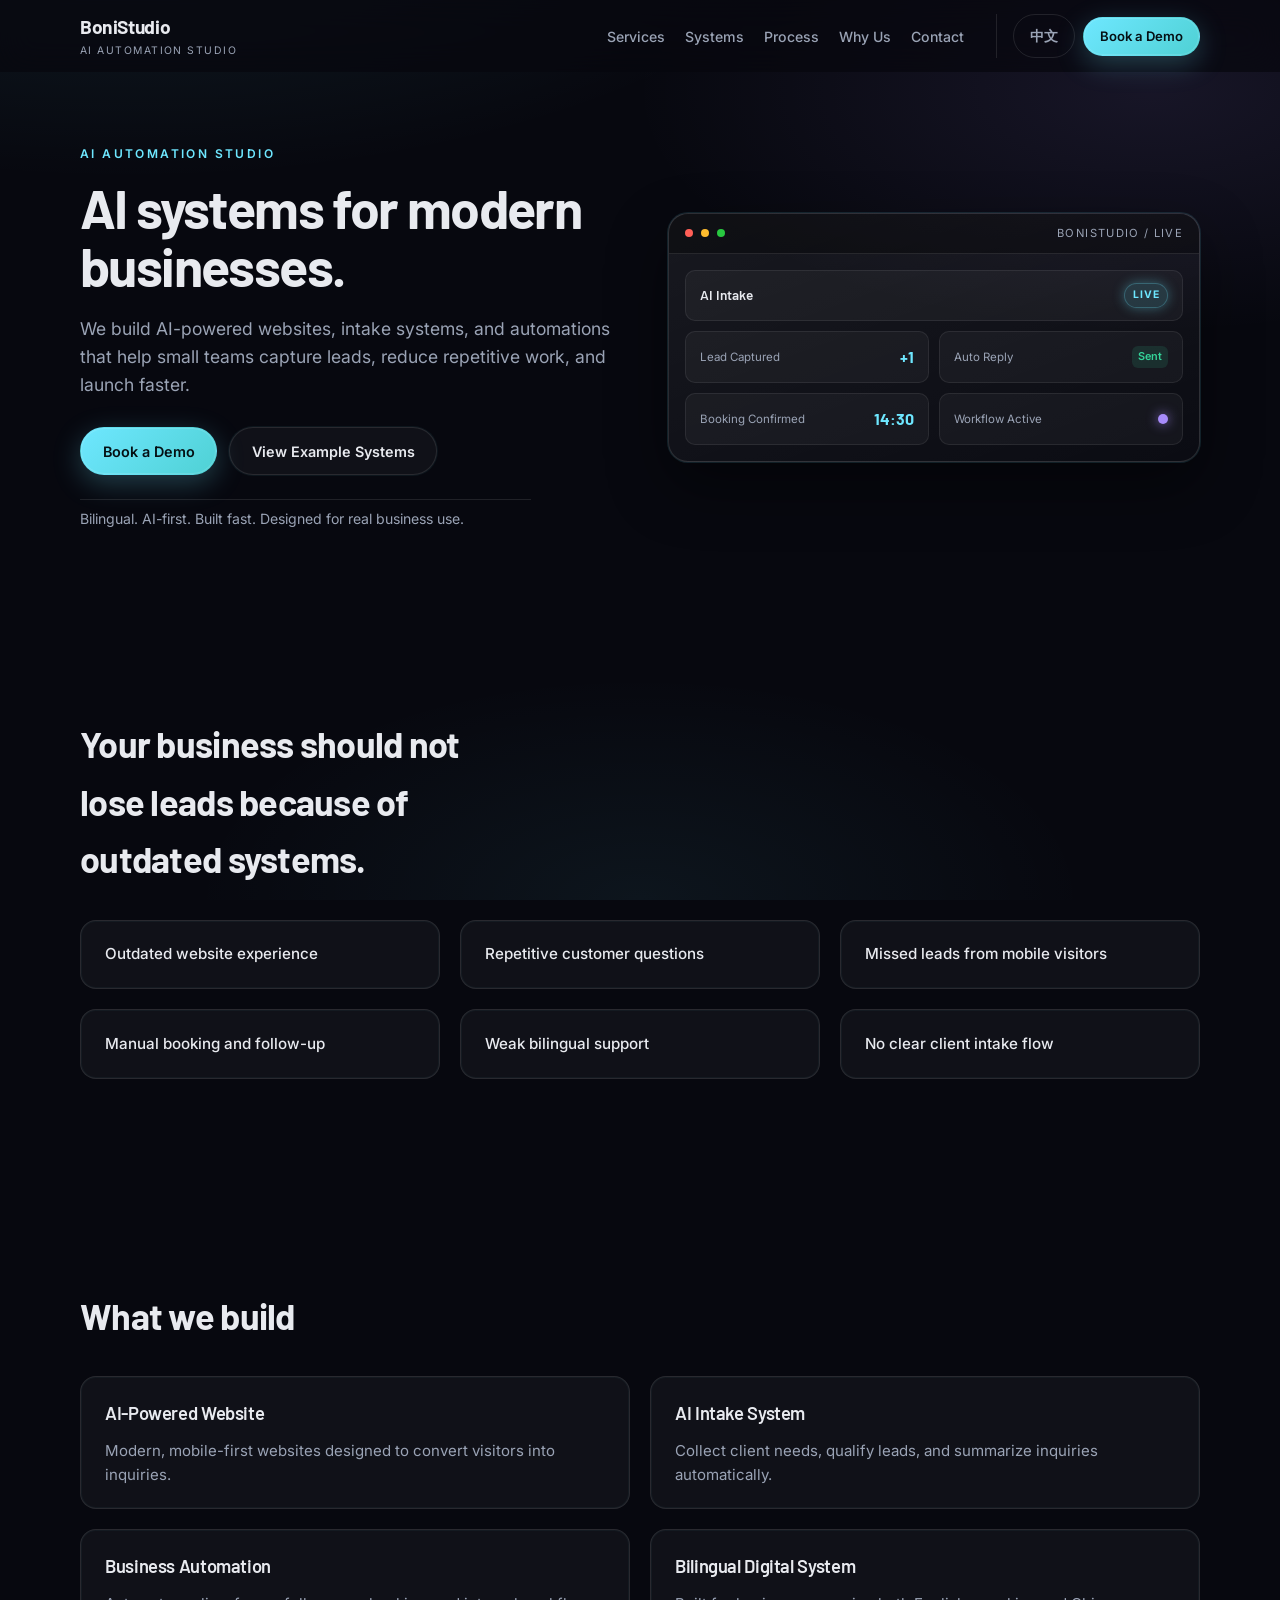
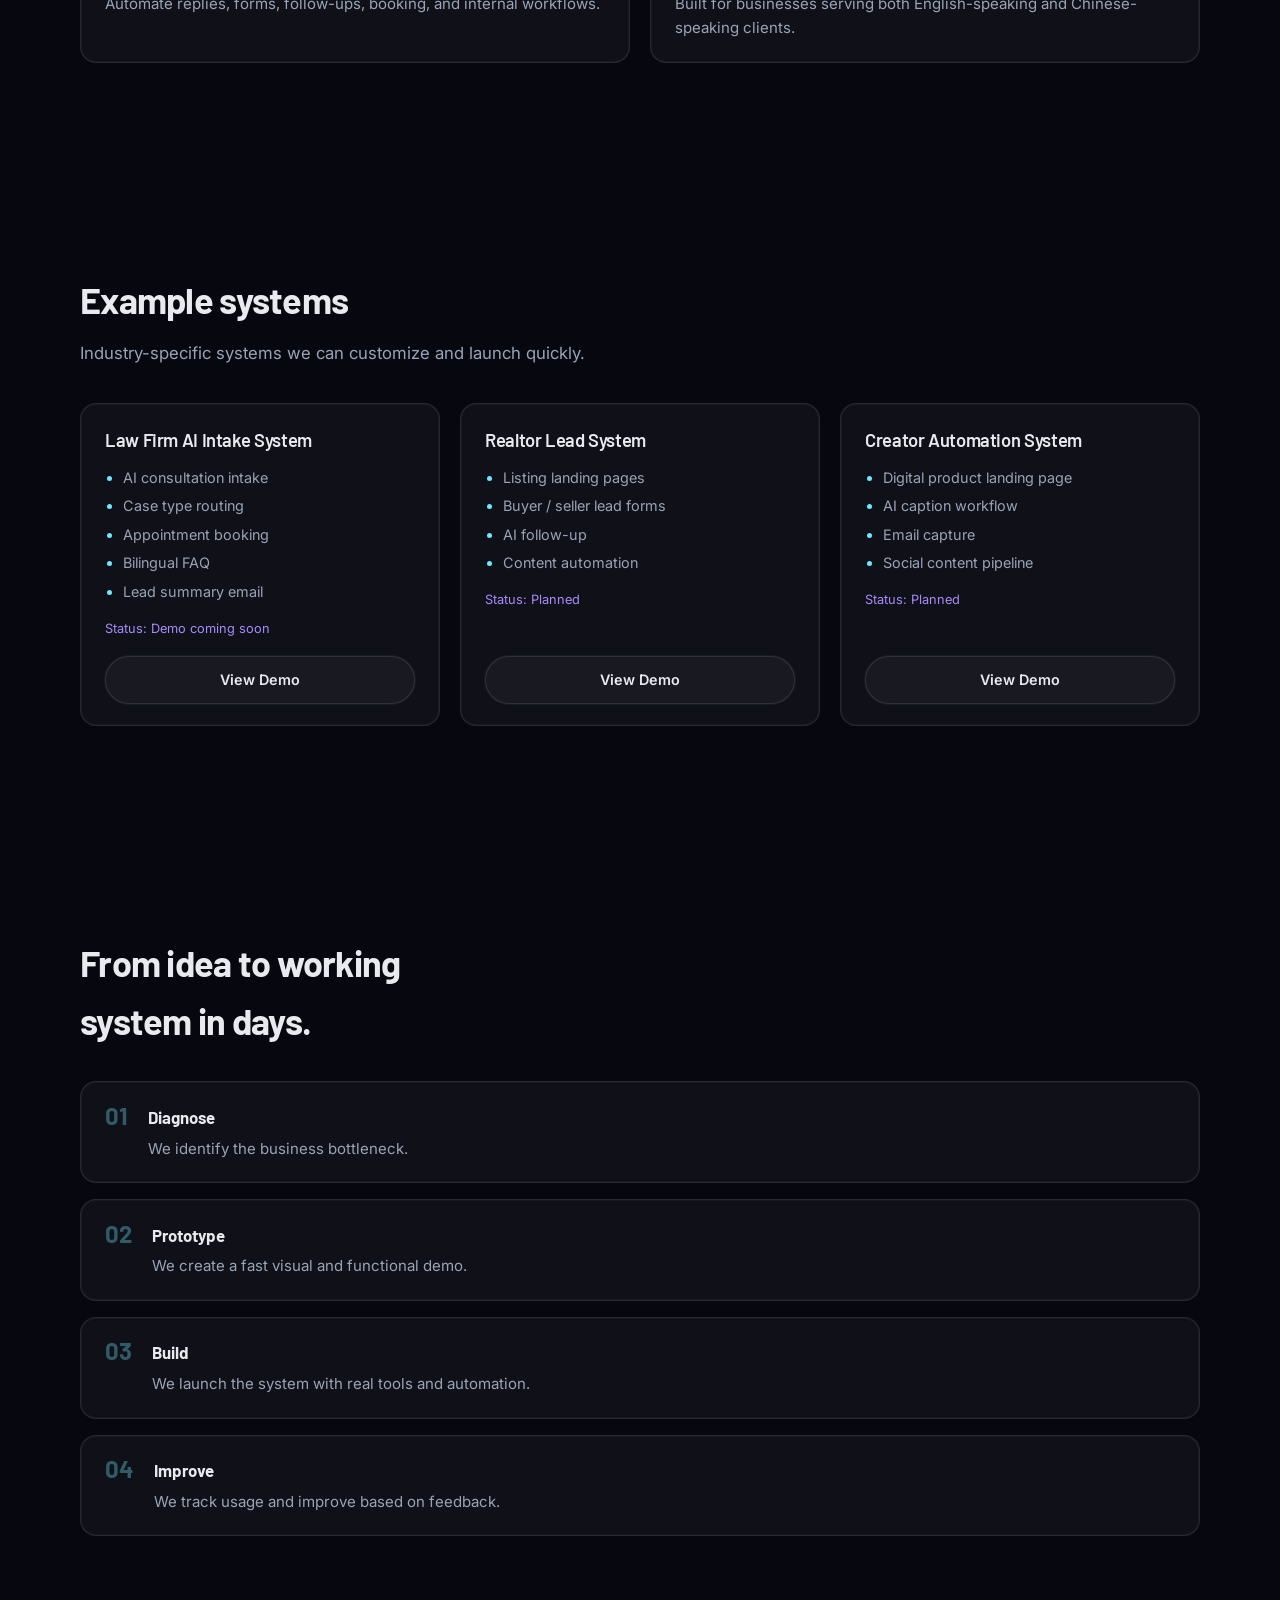
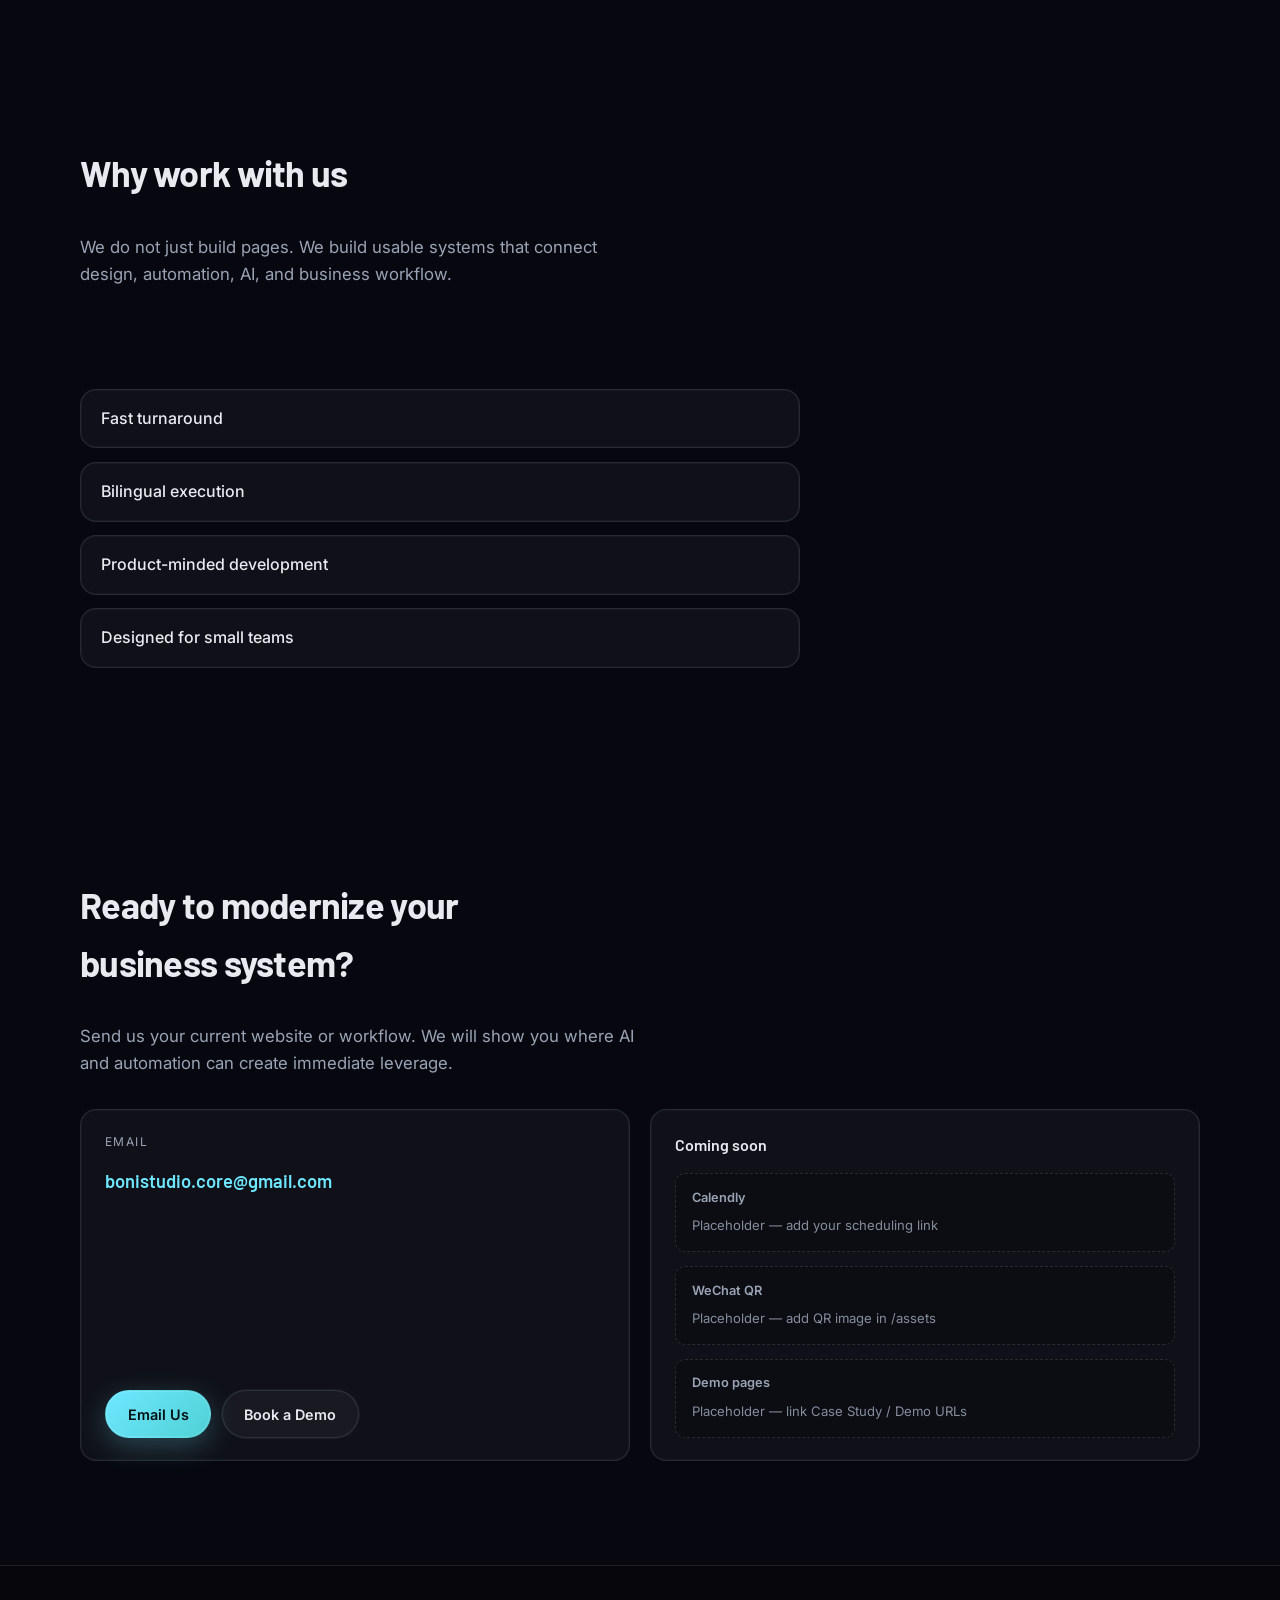
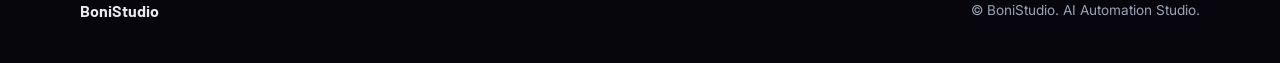
==== index.html @ 00a441f3 "Initial commit" ====
<!DOCTYPE html>
<html lang="en">
  <head>
    <meta charset="UTF-8" />
    <meta name="viewport" content="width=device-width, initial-scale=1.0" />
    <title>BoniStudio — AI Automation Studio</title>
    <meta
      name="description"
      content="AI-powered websites, intake systems, and automation tools for modern businesses, creators, and professional service teams."
    />
    <meta property="og:title" content="BoniStudio — AI Automation Studio" />
    <meta
      property="og:description"
      content="AI-powered websites, intake systems, and automation tools for modern businesses, creators, and professional service teams."
    />
    <meta property="og:type" content="website" />
    <meta property="og:url" content="https://YOUR_USERNAME.github.io/YOUR_REPO/" />
    <link rel="preconnect" href="https://fonts.googleapis.com" />
    <link rel="preconnect" href="https://fonts.gstatic.com" crossorigin />
    <link
      href="https://fonts.googleapis.com/css2?family=Barlow:wght@400;500;600;700&family=Inter:wght@400;500;600;700&display=swap"
      rel="stylesheet"
    />
    <link rel="stylesheet" href="styles.css" />
  </head>
  <body>
    <header class="header" id="header">
      <div class="header__inner container">
        <a class="brand" href="#top" aria-label="BoniStudio home">
          <span class="brand__name" data-i18n="nav.brand">BoniStudio</span>
          <span class="brand__tag" data-i18n="nav.tagline">AI Automation Studio</span>
        </a>
        <nav class="nav" id="nav" aria-label="Main">
          <ul class="nav__list">
            <li><a class="nav__link" href="#services" data-i18n="nav.services">Services</a></li>
            <li><a class="nav__link" href="#systems" data-i18n="nav.systems">Systems</a></li>
            <li><a class="nav__link" href="#process" data-i18n="nav.process">Process</a></li>
            <li><a class="nav__link" href="#why" data-i18n="nav.why">Why Us</a></li>
            <li><a class="nav__link" href="#contact" data-i18n="nav.contact">Contact</a></li>
          </ul>
          <div class="nav__actions">
            <button type="button" class="btn btn--ghost lang-toggle" id="langToggle" aria-label="Switch language">
              <span id="langToggleLabel">中文</span>
            </button>
            <a class="btn btn--primary btn--sm" href="#contact" data-i18n="nav.bookDemo">Book a Demo</a>
          </div>
        </nav>
        <button
          type="button"
          class="menu-toggle"
          id="menuToggle"
          aria-expanded="false"
          aria-controls="nav"
          aria-label="Open menu"
        >
          <span class="menu-toggle__bar"></span>
          <span class="menu-toggle__bar"></span>
          <span class="menu-toggle__bar"></span>
        </button>
      </div>
    </header>

    <main id="top">
      <section class="hero section">
        <div class="container hero__grid">
          <div class="hero__copy reveal">
            <p class="eyebrow" data-i18n="hero.eyebrow">AI Automation Studio</p>
            <h1 class="hero__title" data-i18n="hero.title">AI systems for modern businesses.</h1>
            <p class="hero__subtitle" data-i18n="hero.subtitle">
              We build AI-powered websites, intake systems, and automations that help small teams capture leads, reduce repetitive work, and launch faster.
            </p>
            <div class="hero__actions">
              <a class="btn btn--primary" href="#contact" data-i18n="hero.ctaPrimary">Book a Demo</a>
              <a class="btn btn--secondary" href="#systems" data-i18n="hero.ctaSecondary">View Example Systems</a>
            </div>
            <p class="hero__trust" data-i18n="hero.trust">Bilingual. AI-first. Built fast. Designed for real business use.</p>
          </div>
          <div class="hero__visual reveal reveal--delay" aria-hidden="true">
            <div class="mockup">
              <div class="mockup__chrome">
                <span class="mockup__dot"></span>
                <span class="mockup__dot"></span>
                <span class="mockup__dot"></span>
                <span class="mockup__title" data-i18n="mock.windowTitle">BoniStudio / Live</span>
              </div>
              <div class="mockup__body">
                <div class="mockup__card mockup__card--wide">
                  <span class="mockup__label" data-i18n="mock.aiIntake">AI Intake</span>
                  <span class="mockup__pill mockup__pill--live" data-i18n="mock.live">Live</span>
                </div>
                <div class="mockup__row">
                  <div class="mockup__card">
                    <span class="mockup__k" data-i18n="mock.leadCaptured">Lead Captured</span>
                    <span class="mockup__v">+1</span>
                  </div>
                  <div class="mockup__card">
                    <span class="mockup__k" data-i18n="mock.autoReply">Auto Reply</span>
                    <span class="mockup__status mockup__status--ok" data-i18n="mock.sent">Sent</span>
                  </div>
                </div>
                <div class="mockup__row">
                  <div class="mockup__card">
                    <span class="mockup__k" data-i18n="mock.bookingConfirmed">Booking Confirmed</span>
                    <span class="mockup__v">14:30</span>
                  </div>
                  <div class="mockup__card">
                    <span class="mockup__k" data-i18n="mock.workflowActive">Workflow Active</span>
                    <span class="mockup__pulse"></span>
                  </div>
                </div>
              </div>
            </div>
          </div>
        </div>
      </section>

      <section class="section problem" id="problem">
        <div class="container">
          <h2 class="section__title reveal" data-i18n="problem.title">
            Your business should not lose leads because of outdated systems.
          </h2>
          <div class="grid grid--3">
            <article class="card card--problem reveal"><p data-i18n="problem.p1">Outdated website experience</p></article>
            <article class="card card--problem reveal"><p data-i18n="problem.p2">Repetitive customer questions</p></article>
            <article class="card card--problem reveal"><p data-i18n="problem.p3">Missed leads from mobile visitors</p></article>
            <article class="card card--problem reveal"><p data-i18n="problem.p4">Manual booking and follow-up</p></article>
            <article class="card card--problem reveal"><p data-i18n="problem.p5">Weak bilingual support</p></article>
            <article class="card card--problem reveal"><p data-i18n="problem.p6">No clear client intake flow</p></article>
          </div>
        </div>
      </section>

      <section class="section services" id="services">
        <div class="container">
          <h2 class="section__title reveal" data-i18n="services.title">What we build</h2>
          <div class="grid grid--2">
            <article class="card card--service reveal">
              <h3 class="card__title" data-i18n="services.s1.title">AI-Powered Website</h3>
              <p class="card__text" data-i18n="services.s1.desc">
                Modern, mobile-first websites designed to convert visitors into inquiries.
              </p>
            </article>
            <article class="card card--service reveal">
              <h3 class="card__title" data-i18n="services.s2.title">AI Intake System</h3>
              <p class="card__text" data-i18n="services.s2.desc">
                Collect client needs, qualify leads, and summarize inquiries automatically.
              </p>
            </article>
            <article class="card card--service reveal">
              <h3 class="card__title" data-i18n="services.s3.title">Business Automation</h3>
              <p class="card__text" data-i18n="services.s3.desc">
                Automate replies, forms, follow-ups, booking, and internal workflows.
              </p>
            </article>
            <article class="card card--service reveal">
              <h3 class="card__title" data-i18n="services.s4.title">Bilingual Digital System</h3>
              <p class="card__text" data-i18n="services.s4.desc">
                Built for businesses serving both English-speaking and Chinese-speaking clients.
              </p>
            </article>
          </div>
        </div>
      </section>

      <section class="section systems" id="systems">
        <div class="container">
          <h2 class="section__title reveal" data-i18n="systems.title">Example systems</h2>
          <p class="section__lead reveal" data-i18n="systems.lead">
            Industry-specific systems we can customize and launch quickly.
          </p>
          <div class="grid grid--3">
            <article class="card card--system reveal">
              <h3 class="card__title" data-i18n="systems.law.title">Law Firm AI Intake System</h3>
              <ul class="card__list">
                <li data-i18n="systems.law.f1">AI consultation intake</li>
                <li data-i18n="systems.law.f2">Case type routing</li>
                <li data-i18n="systems.law.f3">Appointment booking</li>
                <li data-i18n="systems.law.f4">Bilingual FAQ</li>
                <li data-i18n="systems.law.f5">Lead summary email</li>
              </ul>
              <p class="card__status"><span data-i18n="systems.statusLabel">Status</span>: <span data-i18n="systems.law.status">Demo coming soon</span></p>
              <a class="btn btn--secondary btn--full" href="#contact" data-i18n="systems.viewDemo">View Demo</a>
            </article>
            <article class="card card--system reveal">
              <h3 class="card__title" data-i18n="systems.realtor.title">Realtor Lead System</h3>
              <ul class="card__list">
                <li data-i18n="systems.realtor.f1">Listing landing pages</li>
                <li data-i18n="systems.realtor.f2">Buyer / seller lead forms</li>
                <li data-i18n="systems.realtor.f3">AI follow-up</li>
                <li data-i18n="systems.realtor.f4">Content automation</li>
              </ul>
              <p class="card__status"><span data-i18n="systems.statusLabel">Status</span>: <span data-i18n="systems.realtor.status">Planned</span></p>
              <a class="btn btn--secondary btn--full" href="#contact" data-i18n="systems.viewDemo">View Demo</a>
            </article>
            <article class="card card--system reveal">
              <h3 class="card__title" data-i18n="systems.creator.title">Creator Automation System</h3>
              <ul class="card__list">
                <li data-i18n="systems.creator.f1">Digital product landing page</li>
                <li data-i18n="systems.creator.f2">AI caption workflow</li>
                <li data-i18n="systems.creator.f3">Email capture</li>
                <li data-i18n="systems.creator.f4">Social content pipeline</li>
              </ul>
              <p class="card__status"><span data-i18n="systems.statusLabel">Status</span>: <span data-i18n="systems.creator.status">Planned</span></p>
              <a class="btn btn--secondary btn--full" href="#contact" data-i18n="systems.viewDemo">View Demo</a>
            </article>
          </div>
        </div>
      </section>

      <section class="section process" id="process">
        <div class="container">
          <h2 class="section__title reveal" data-i18n="process.title">From idea to working system in days.</h2>
          <ol class="process__steps">
            <li class="process__step card reveal">
              <span class="process__num">01</span>
              <div>
                <h3 class="process__name" data-i18n="process.s1.title">Diagnose</h3>
                <p class="process__desc" data-i18n="process.s1.desc">We identify the business bottleneck.</p>
              </div>
            </li>
            <li class="process__step card reveal">
              <span class="process__num">02</span>
              <div>
                <h3 class="process__name" data-i18n="process.s2.title">Prototype</h3>
                <p class="process__desc" data-i18n="process.s2.desc">We create a fast visual and functional demo.</p>
              </div>
            </li>
            <li class="process__step card reveal">
              <span class="process__num">03</span>
              <div>
                <h3 class="process__name" data-i18n="process.s3.title">Build</h3>
                <p class="process__desc" data-i18n="process.s3.desc">We launch the system with real tools and automation.</p>
              </div>
            </li>
            <li class="process__step card reveal">
              <span class="process__num">04</span>
              <div>
                <h3 class="process__name" data-i18n="process.s4.title">Improve</h3>
                <p class="process__desc" data-i18n="process.s4.desc">We track usage and improve based on feedback.</p>
              </div>
            </li>
          </ol>
        </div>
      </section>

      <section class="section why" id="why">
        <div class="container">
          <h2 class="section__title reveal" data-i18n="why.title">Why work with us</h2>
          <p class="section__lead reveal" data-i18n="why.lead">
            We do not just build pages. We build usable systems that connect design, automation, AI, and business workflow.
          </p>
          <ul class="why__list">
            <li class="card why__item reveal" data-i18n="why.r1">AI-first workflow</li>
            <li class="card why__item reveal" data-i18n="why.r2">Fast turnaround</li>
            <li class="card why__item reveal" data-i18n="why.r3">Bilingual execution</li>
            <li class="card why__item reveal" data-i18n="why.r4">Product-minded development</li>
            <li class="card why__item reveal" data-i18n="why.r5">Designed for small teams</li>
          </ul>
        </div>
      </section>

      <section class="section contact" id="contact">
        <div class="container">
          <h2 class="section__title reveal" data-i18n="contact.title">Ready to modernize your business system?</h2>
          <p class="section__lead reveal" data-i18n="contact.lead">
            Send us your current website or workflow. We will show you where AI and automation can create immediate leverage.
          </p>
          <div class="contact__grid reveal">
            <div class="card contact__card">
              <p class="contact__label" data-i18n="contact.emailLabel">Email</p>
              <a class="contact__email" href="mailto:bonistudio.core@gmail.com">bonistudio.core@gmail.com</a>
              <div class="contact__actions">
                <a class="btn btn--primary" href="mailto:bonistudio.core@gmail.com" data-i18n="contact.emailUs">Email Us</a>
                <a
                  class="btn btn--secondary"
                  id="contactBookDemo"
                  href="mailto:bonistudio.core@gmail.com?subject=Book%20a%20Demo"
                  data-i18n="contact.bookDemo"
                  >Book a Demo</a
                >
              </div>
            </div>
            <div class="card contact__placeholders">
              <p class="contact__ph-title" data-i18n="contact.phTitle">Coming soon</p>
              <div class="contact__ph-grid">
                <div class="contact__ph">
                  <span class="contact__ph-label" data-i18n="contact.phCal">Calendly</span>
                  <span class="contact__ph-note" data-i18n="contact.phCalNote">Placeholder — add your scheduling link</span>
                </div>
                <div class="contact__ph">
                  <span class="contact__ph-label" data-i18n="contact.phWx">WeChat QR</span>
                  <span class="contact__ph-note" data-i18n="contact.phWxNote">Placeholder — add QR image in /assets</span>
                </div>
                <div class="contact__ph">
                  <span class="contact__ph-label" data-i18n="contact.phDemo">Demo pages</span>
                  <span class="contact__ph-note" data-i18n="contact.phDemoNote">Placeholder — link Case Study / Demo URLs</span>
                </div>
              </div>
            </div>
          </div>
        </div>
      </section>
    </main>

    <footer class="footer">
      <div class="container footer__inner">
        <p class="footer__brand">BoniStudio</p>
        <p class="footer__copy" data-i18n="footer.copy">© BoniStudio. AI Automation Studio.</p>
      </div>
    </footer>

    <script src="script.js"></script>
  </body>
</html>
---- styles.css ----
/* BoniStudio — Dark premium, glass surfaces, restrained motion */

:root {
  --bg-deep: #07080f;
  --bg-mid: #0e101a;
  --accent: #6ee7ff;
  --accent-soft: rgba(110, 231, 255, 0.14);
  --accent-glow: rgba(110, 231, 255, 0.35);
  --violet: #a78bfa;
  --text: #e8eaef;
  --text-muted: #9aa3b5;
  --glass: rgba(255, 255, 255, 0.04);
  --glass-border: rgba(255, 255, 255, 0.1);
  --radius: 16px;
  --radius-sm: 10px;
  --header-h: 72px;
  --font-display: "Barlow", system-ui, sans-serif;
  --font-body: "Inter", system-ui, sans-serif;
  --shadow-header: 0 1px 0 rgba(255, 255, 255, 0.06);
  --ease-out: cubic-bezier(0.22, 1, 0.36, 1);
}

*,
*::before,
*::after {
  box-sizing: border-box;
}

html {
  scroll-behavior: smooth;
}

@media (prefers-reduced-motion: reduce) {
  html {
    scroll-behavior: auto;
  }
  .reveal {
    opacity: 1 !important;
    transform: none !important;
    transition: none !important;
  }
  .mockup__pulse {
    animation: none !important;
  }
}

main#top {
  scroll-margin-top: calc(var(--header-h) + 12px);
}

body {
  margin: 0;
  font-family: var(--font-body);
  font-size: 1rem;
  line-height: 1.6;
  color: var(--text);
  background: var(--bg-deep);
  background-image:
    radial-gradient(ellipse 120% 80% at 10% -20%, rgba(110, 231, 255, 0.12), transparent 50%),
    radial-gradient(ellipse 90% 60% at 90% 10%, rgba(167, 139, 250, 0.1), transparent 45%),
    radial-gradient(ellipse 70% 50% at 50% 100%, rgba(110, 231, 255, 0.06), transparent 50%);
  background-attachment: fixed;
  min-height: 100vh;
}

img {
  max-width: 100%;
  height: auto;
  display: block;
}

a {
  color: inherit;
  text-decoration: none;
}

ul,
ol {
  margin: 0;
  padding: 0;
  list-style: none;
}

.container {
  width: min(1120px, 92vw);
  margin-inline: auto;
}

/* —— Header —— */
.header {
  position: fixed;
  top: 0;
  left: 0;
  right: 0;
  z-index: 100;
  height: var(--header-h);
  background: rgba(7, 8, 15, 0.72);
  backdrop-filter: blur(16px);
  -webkit-backdrop-filter: blur(16px);
  border-bottom: 1px solid transparent;
  transition: box-shadow 0.25s var(--ease-out), border-color 0.25s var(--ease-out), background 0.25s var(--ease-out);
}

.header.is-scrolled {
  border-bottom-color: var(--glass-border);
  box-shadow: 0 12px 40px rgba(0, 0, 0, 0.35);
  background: rgba(7, 8, 15, 0.9);
}

.header__inner {
  display: flex;
  align-items: center;
  justify-content: space-between;
  height: var(--header-h);
  gap: 1rem;
}

.brand {
  display: flex;
  flex-direction: column;
  gap: 0.05rem;
  flex-shrink: 0;
}

.brand__name {
  font-family: var(--font-display);
  font-weight: 700;
  font-size: 1.2rem;
  letter-spacing: -0.02em;
}

.brand__tag {
  font-size: 0.65rem;
  text-transform: uppercase;
  letter-spacing: 0.14em;
  color: var(--text-muted);
}

.nav {
  display: flex;
  align-items: center;
  gap: 1.5rem;
}

.nav__list {
  display: flex;
  align-items: center;
  gap: 0.35rem 1.25rem;
}

.nav__link {
  font-size: 0.88rem;
  font-weight: 500;
  color: var(--text-muted);
  padding: 0.35rem 0;
  border-bottom: 1px solid transparent;
  transition: color 0.2s, border-color 0.2s;
}

.nav__link:hover {
  color: var(--text);
}

.nav__actions {
  display: flex;
  align-items: center;
  gap: 0.5rem;
  margin-left: 0.5rem;
  padding-left: 1rem;
  border-left: 1px solid var(--glass-border);
}

.menu-toggle {
  display: none;
  flex-direction: column;
  justify-content: center;
  gap: 6px;
  width: 44px;
  height: 44px;
  padding: 0;
  border: none;
  background: transparent;
  cursor: pointer;
  color: var(--text);
}

.menu-toggle__bar {
  display: block;
  width: 22px;
  height: 2px;
  background: currentColor;
  border-radius: 2px;
  margin-inline: auto;
  transition: transform 0.2s, opacity 0.2s;
}

.menu-toggle[aria-expanded="true"] .menu-toggle__bar:nth-child(1) {
  transform: translateY(8px) rotate(45deg);
}

.menu-toggle[aria-expanded="true"] .menu-toggle__bar:nth-child(2) {
  opacity: 0;
}

.menu-toggle[aria-expanded="true"] .menu-toggle__bar:nth-child(3) {
  transform: translateY(-8px) rotate(-45deg);
}

/* —— Buttons —— */
.btn {
  display: inline-flex;
  align-items: center;
  justify-content: center;
  gap: 0.35rem;
  font-family: var(--font-body);
  font-size: 0.9rem;
  font-weight: 600;
  padding: 0.72rem 1.35rem;
  border-radius: 999px;
  border: 1px solid transparent;
  cursor: pointer;
  transition: transform 0.15s var(--ease-out), box-shadow 0.2s, background 0.2s, border-color 0.2s, color 0.2s;
  white-space: nowrap;
}

.btn:active {
  transform: scale(0.98);
}

.btn--sm {
  padding: 0.5rem 1rem;
  font-size: 0.82rem;
}

.btn--primary {
  background: linear-gradient(135deg, var(--accent), #4fd1d4);
  color: #051014;
  box-shadow: 0 0 0 1px rgba(255, 255, 255, 0.12) inset, 0 8px 28px rgba(110, 231, 255, 0.25);
}

.btn--primary:hover {
  box-shadow: 0 0 0 1px rgba(255, 255, 255, 0.2) inset, 0 12px 36px rgba(110, 231, 255, 0.35);
}

.btn--secondary {
  background: var(--glass);
  color: var(--text);
  border-color: var(--glass-border);
  box-shadow: 0 0 0 1px rgba(110, 231, 255, 0.06);
}

.btn--secondary:hover {
  border-color: rgba(110, 231, 255, 0.35);
  background: rgba(110, 231, 255, 0.06);
}

.btn--ghost {
  background: transparent;
  color: var(--text-muted);
  border-color: var(--glass-border);
  padding-inline: 1rem;
}

.btn--ghost:hover {
  color: var(--text);
  border-color: rgba(255, 255, 255, 0.2);
}

.btn--full {
  width: 100%;
  margin-top: auto;
}

/* —— Sections —— */
.section {
  padding: clamp(4rem, 10vw, 6.5rem) 0;
  scroll-margin-top: calc(var(--header-h) + 12px);
}

.hero {
  padding-top: calc(var(--header-h) + clamp(2.5rem, 8vw, 4.5rem));
  padding-bottom: clamp(3rem, 8vw, 5rem);
}

.hero__grid {
  display: grid;
  grid-template-columns: 1fr 1fr;
  gap: clamp(2rem, 5vw, 3.5rem);
  align-items: center;
}

.eyebrow {
  font-size: 0.75rem;
  font-weight: 600;
  text-transform: uppercase;
  letter-spacing: 0.2em;
  color: var(--accent);
  margin: 0 0 1rem;
}

.hero__title {
  font-family: var(--font-display);
  font-size: clamp(2.15rem, 4.5vw, 3.35rem);
  font-weight: 700;
  line-height: 1.08;
  letter-spacing: -0.03em;
  margin: 0 0 1.25rem;
}

.hero__subtitle {
  font-size: clamp(1rem, 1.4vw, 1.1rem);
  color: var(--text-muted);
  max-width: 34em;
  margin: 0 0 1.75rem;
}

.hero__actions {
  display: flex;
  flex-wrap: wrap;
  gap: 0.75rem;
  margin-bottom: 1.5rem;
}

.hero__trust {
  font-size: 0.88rem;
  color: var(--text-muted);
  margin: 0;
  padding-top: 0.5rem;
  border-top: 1px solid var(--glass-border);
  max-width: 32em;
}

.section__title {
  font-family: var(--font-display);
  font-size: clamp(1.65rem, 3.2vw, 2.25rem);
  font-weight: 700;
  letter-spacing: -0.02em;
  margin: 0 0 2rem;
  max-width: 20ch;
}

.section__lead {
  font-size: 1.05rem;
  color: var(--text-muted);
  max-width: 52ch;
  margin: -1rem 0 2rem;
}

.systems .section__title {
  margin-bottom: 0.75rem;
}

.systems .section__lead {
  margin-top: 0;
  margin-bottom: 2.25rem;
}

.why .section__lead {
  margin-top: 0;
  margin-bottom: 1.75rem;
}

.contact .section__lead {
  margin-top: 0;
  margin-bottom: 2rem;
}

/* —— Cards & grids —— */
.grid {
  display: grid;
  gap: 1.25rem;
}

.grid--2 {
  grid-template-columns: repeat(2, 1fr);
}

.grid--3 {
  grid-template-columns: repeat(3, 1fr);
}

.card {
  position: relative;
  padding: 1.35rem 1.5rem;
  border-radius: var(--radius);
  background: var(--glass);
  border: 1px solid var(--glass-border);
  box-shadow: 0 0 0 1px rgba(110, 231, 255, 0.04) inset;
  transition: transform 0.25s var(--ease-out), border-color 0.25s, box-shadow 0.25s;
}

.card:hover {
  border-color: rgba(110, 231, 255, 0.22);
  box-shadow: 0 0 0 1px rgba(110, 231, 255, 0.08) inset, 0 20px 50px rgba(0, 0, 0, 0.35);
  transform: translateY(-2px);
}

.card--problem p {
  margin: 0;
  font-weight: 500;
  font-size: 0.95rem;
}

.card__title {
  font-family: var(--font-display);
  font-size: 1.15rem;
  font-weight: 600;
  margin: 0 0 0.65rem;
  letter-spacing: -0.02em;
}

.card__text {
  margin: 0;
  color: var(--text-muted);
  font-size: 0.94rem;
}

.card__list {
  margin: 0 0 1rem;
  padding-left: 1.1rem;
  list-style: disc;
  color: var(--text-muted);
  font-size: 0.9rem;
  display: flex;
  flex-direction: column;
  gap: 0.35rem;
}

.card__list li::marker {
  color: var(--accent);
}

.card__status {
  font-size: 0.8rem;
  color: var(--violet);
  margin: 0 0 1rem;
}

.card--system {
  display: flex;
  flex-direction: column;
  min-height: 100%;
}

/* —— Hero mockup —— */
.mockup {
  border-radius: calc(var(--radius) + 4px);
  overflow: hidden;
  border: 1px solid rgba(255, 255, 255, 0.12);
  background: linear-gradient(160deg, rgba(255, 255, 255, 0.07), rgba(255, 255, 255, 0.02));
  box-shadow:
    0 0 0 1px rgba(110, 231, 255, 0.12),
    0 24px 60px rgba(0, 0, 0, 0.45);
}

.mockup__chrome {
  display: flex;
  align-items: center;
  gap: 8px;
  padding: 0.65rem 1rem;
  background: rgba(0, 0, 0, 0.35);
  border-bottom: 1px solid var(--glass-border);
}

.mockup__dot {
  width: 8px;
  height: 8px;
  border-radius: 50%;
  background: rgba(255, 255, 255, 0.15);
}

.mockup__dot:nth-child(1) {
  background: #ff5f57;
}

.mockup__dot:nth-child(2) {
  background: #febc2e;
}

.mockup__dot:nth-child(3) {
  background: #28c840;
}

.mockup__title {
  margin-left: auto;
  font-size: 0.7rem;
  letter-spacing: 0.12em;
  text-transform: uppercase;
  color: var(--text-muted);
}

.mockup__body {
  padding: 1rem;
  display: flex;
  flex-direction: column;
  gap: 0.65rem;
}

.mockup__row {
  display: grid;
  grid-template-columns: 1fr 1fr;
  gap: 0.65rem;
}

.mockup__card {
  padding: 0.75rem 0.85rem;
  border-radius: var(--radius-sm);
  background: rgba(255, 255, 255, 0.04);
  border: 1px solid rgba(255, 255, 255, 0.08);
  display: flex;
  align-items: center;
  justify-content: space-between;
  gap: 0.5rem;
}

.mockup__card--wide {
  grid-column: 1 / -1;
}

.mockup__label {
  font-family: var(--font-display);
  font-weight: 600;
  font-size: 0.85rem;
}

.mockup__pill {
  font-size: 0.65rem;
  font-weight: 700;
  text-transform: uppercase;
  letter-spacing: 0.08em;
  padding: 0.2rem 0.5rem;
  border-radius: 999px;
  background: var(--accent-soft);
  color: var(--accent);
  border: 1px solid rgba(110, 231, 255, 0.25);
}

.mockup__pill--live {
  box-shadow: 0 0 12px var(--accent-glow);
}

.mockup__k {
  font-size: 0.72rem;
  color: var(--text-muted);
  line-height: 1.3;
}

.mockup__v {
  font-family: var(--font-display);
  font-weight: 700;
  font-size: 1rem;
  color: var(--accent);
}

.mockup__status {
  font-size: 0.68rem;
  font-weight: 600;
  color: #34d399;
}

.mockup__status--ok {
  padding: 0.15rem 0.4rem;
  border-radius: 6px;
  background: rgba(52, 211, 153, 0.12);
}

.mockup__pulse {
  width: 10px;
  height: 10px;
  border-radius: 50%;
  background: var(--violet);
  box-shadow: 0 0 12px rgba(167, 139, 250, 0.8);
  animation: pulse 2s var(--ease-out) infinite;
}

@keyframes pulse {
  0%,
  100% {
    opacity: 1;
    transform: scale(1);
  }
  50% {
    opacity: 0.65;
    transform: scale(1.15);
  }
}

/* —— Process —— */
.process__steps {
  display: grid;
  gap: 1rem;
}

.process__step {
  display: grid;
  grid-template-columns: auto 1fr;
  gap: 1.25rem;
  align-items: start;
}

.process__num {
  font-family: var(--font-display);
  font-weight: 700;
  font-size: 1.5rem;
  color: rgba(110, 231, 255, 0.35);
  line-height: 1;
}

.process__name {
  font-family: var(--font-display);
  font-size: 1.05rem;
  margin: 0 0 0.35rem;
}

.process__desc {
  margin: 0;
  color: var(--text-muted);
  font-size: 0.94rem;
}

/* —— Why —— */
.why__list {
  display: grid;
  gap: 0.85rem;
  max-width: 720px;
}

.why__item {
  font-weight: 500;
  padding: 1rem 1.25rem;
}

/* —— Contact —— */
.contact__grid {
  display: grid;
  grid-template-columns: 1fr 1fr;
  gap: 1.25rem;
  align-items: stretch;
}

.contact__card {
  display: flex;
  flex-direction: column;
  gap: 1rem;
}

.contact__label {
  font-size: 0.75rem;
  text-transform: uppercase;
  letter-spacing: 0.12em;
  color: var(--text-muted);
  margin: 0;
}

.contact__email {
  font-family: var(--font-display);
  font-weight: 600;
  font-size: clamp(1rem, 2.5vw, 1.15rem);
  word-break: break-all;
  color: var(--accent);
}

.contact__actions {
  display: flex;
  flex-wrap: wrap;
  gap: 0.65rem;
  margin-top: auto;
}

.contact__placeholders {
  display: flex;
  flex-direction: column;
  gap: 1rem;
}

.contact__ph-title {
  margin: 0;
  font-family: var(--font-display);
  font-weight: 600;
  font-size: 1rem;
}

.contact__ph-grid {
  display: flex;
  flex-direction: column;
  gap: 0.85rem;
}

.contact__ph {
  padding: 0.85rem 1rem;
  border-radius: var(--radius-sm);
  background: rgba(0, 0, 0, 0.2);
  border: 1px dashed rgba(255, 255, 255, 0.12);
}

.contact__ph-label {
  display: block;
  font-size: 0.8rem;
  font-weight: 600;
  color: var(--text-muted);
  margin-bottom: 0.25rem;
}

.contact__ph-note {
  font-size: 0.82rem;
  color: var(--text-muted);
  opacity: 0.85;
}

/* —— Footer —— */
.footer {
  border-top: 1px solid var(--glass-border);
  padding: 2rem 0 2.5rem;
  background: rgba(0, 0, 0, 0.2);
}

.footer__inner {
  display: flex;
  flex-wrap: wrap;
  align-items: center;
  justify-content: space-between;
  gap: 0.75rem;
}

.footer__brand {
  font-family: var(--font-display);
  font-weight: 700;
  margin: 0;
}

.footer__copy {
  margin: 0;
  font-size: 0.85rem;
  color: var(--text-muted);
}

/* —— Scroll reveal —— */
.reveal {
  opacity: 0;
  transform: translateY(14px);
  transition: opacity 0.55s var(--ease-out), transform 0.55s var(--ease-out);
}

.reveal.is-visible {
  opacity: 1;
  transform: translateY(0);
}

.reveal--delay {
  transition-delay: 0.08s;
}

/* —— Tablet —— */
@media (max-width: 960px) {
  .hero__grid {
    grid-template-columns: 1fr;
  }

  .hero__visual {
    order: 2;
    max-width: 480px;
    margin-inline: auto;
    width: 100%;
  }

  .hero__copy {
    order: 1;
  }

  .grid--3 {
    grid-template-columns: 1fr 1fr;
  }

  .contact__grid {
    grid-template-columns: 1fr;
  }
}

/* —— Mobile —— */
@media (max-width: 720px) {
  :root {
    --header-h: 64px;
  }

  .menu-toggle {
    display: flex;
  }

  .nav {
    position: fixed;
    top: var(--header-h);
    left: 0;
    right: 0;
    bottom: 0;
    height: calc(100dvh - var(--header-h));
    flex-direction: column;
    align-items: stretch;
    padding: 1.25rem 6vw 2rem;
    background: rgba(7, 8, 15, 0.97);
    backdrop-filter: blur(20px);
    -webkit-backdrop-filter: blur(20px);
    border-top: 1px solid var(--glass-border);
    transform: translateX(100%);
    visibility: hidden;
    transition: transform 0.3s var(--ease-out), visibility 0.3s;
  }

  .nav.is-open {
    transform: translateX(0);
    visibility: visible;
  }

  .nav__list {
    flex-direction: column;
    align-items: stretch;
    gap: 0;
  }

  .nav__link {
    display: block;
    padding: 0.85rem 0;
    font-size: 1.05rem;
    border-bottom: 1px solid var(--glass-border);
  }

  .nav__actions {
    flex-direction: column;
    align-items: stretch;
    margin-left: 0;
    padding-left: 0;
    border-left: none;
    margin-top: auto;
    gap: 0.75rem;
  }

  .nav__actions .btn {
    width: 100%;
  }

  .section__title {
    max-width: none;
  }

  .grid--2,
  .grid--3 {
    grid-template-columns: 1fr;
  }

  .mockup__row {
    grid-template-columns: 1fr;
  }

  .hero__actions .btn {
    flex: 1 1 auto;
    min-width: min(100%, 200px);
  }

  .hero__title {
    hyphens: auto;
    overflow-wrap: anywhere;
  }
}

@media (max-width: 380px) {
  .btn {
    padding-inline: 1.1rem;
    font-size: 0.85rem;
  }
}
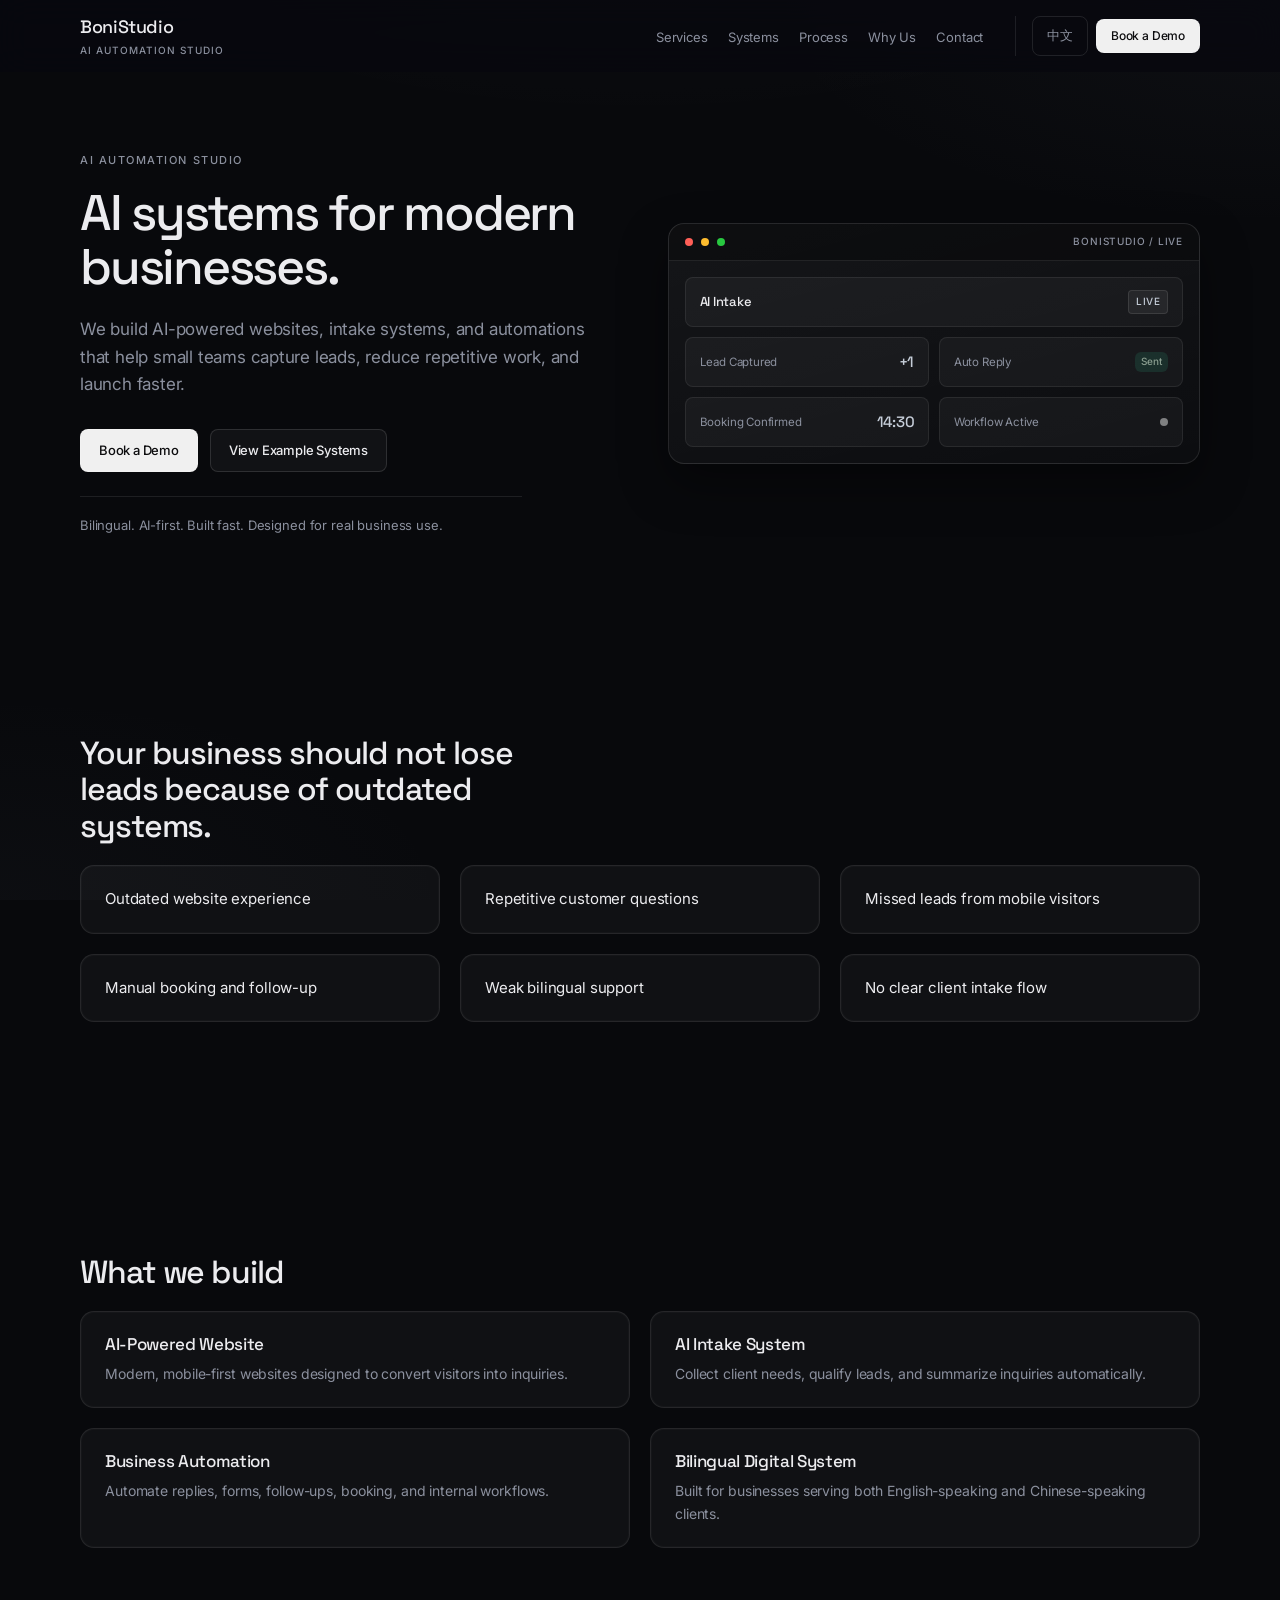
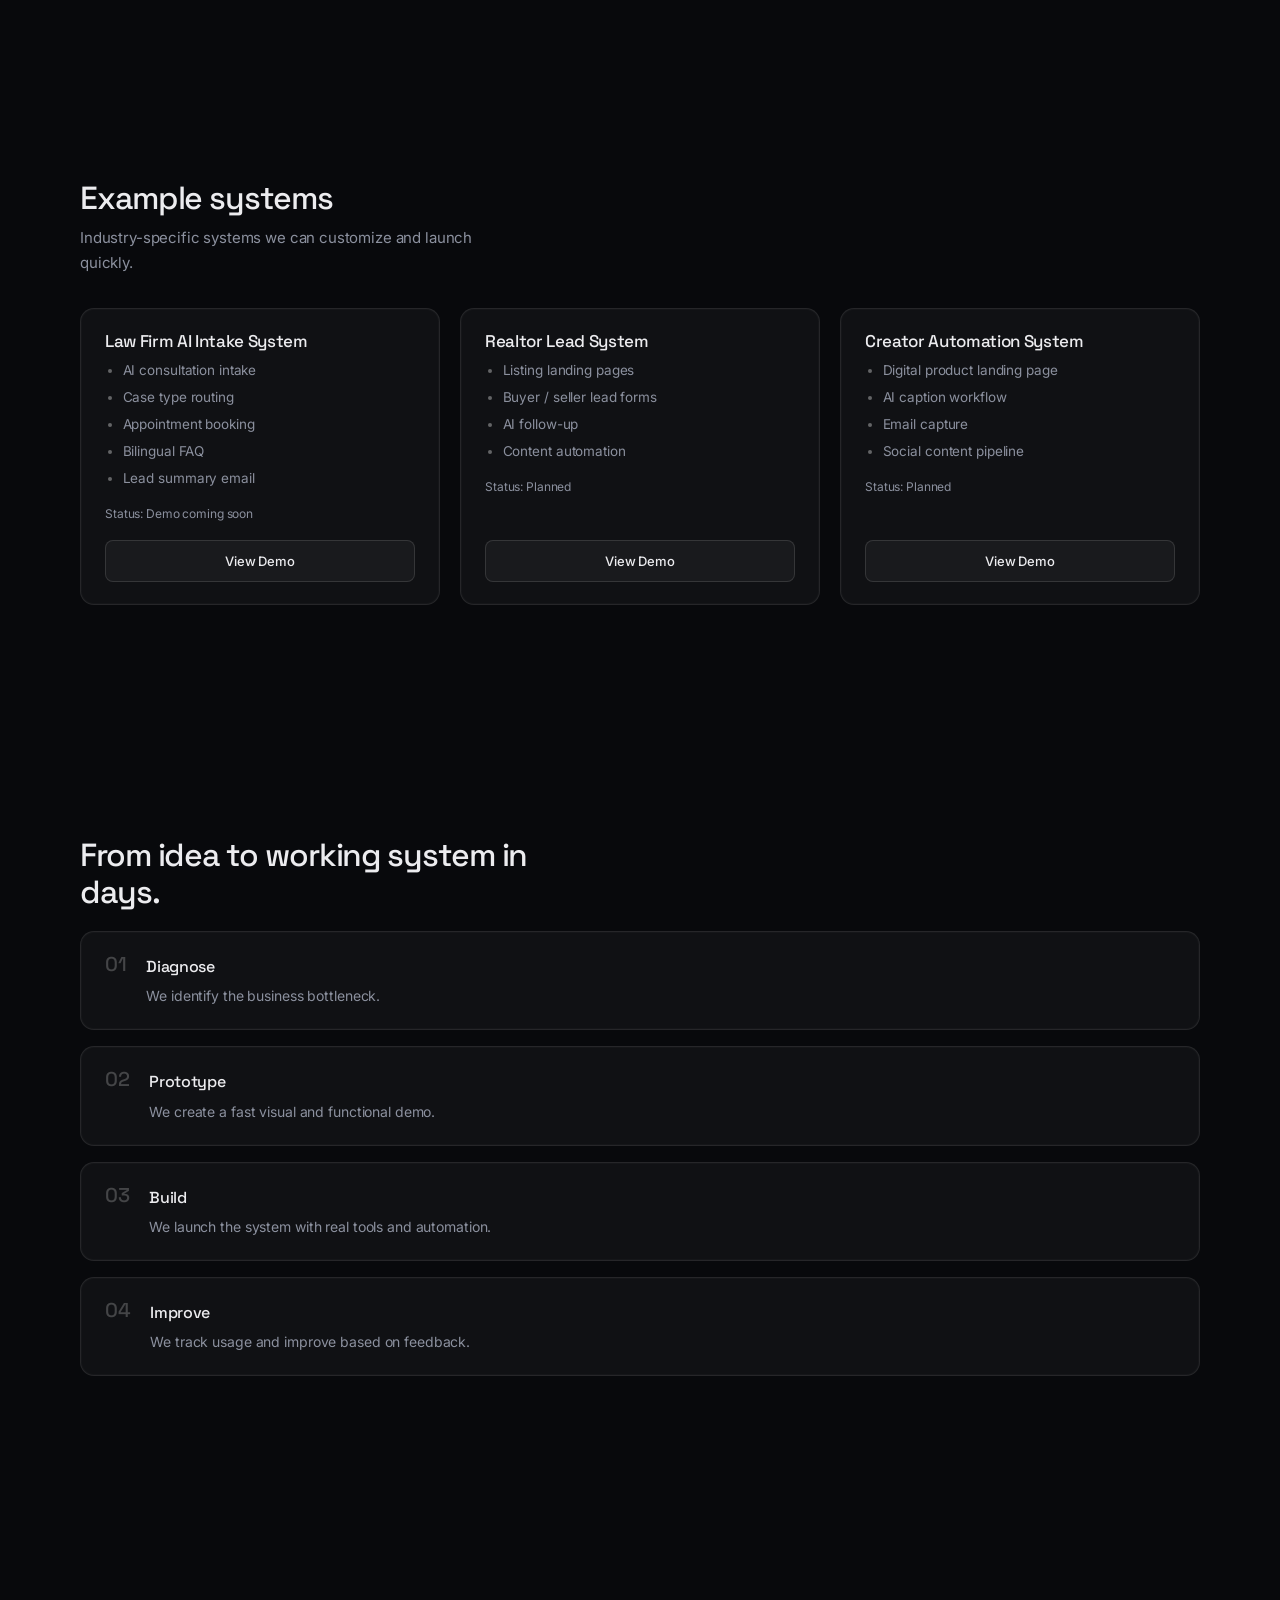
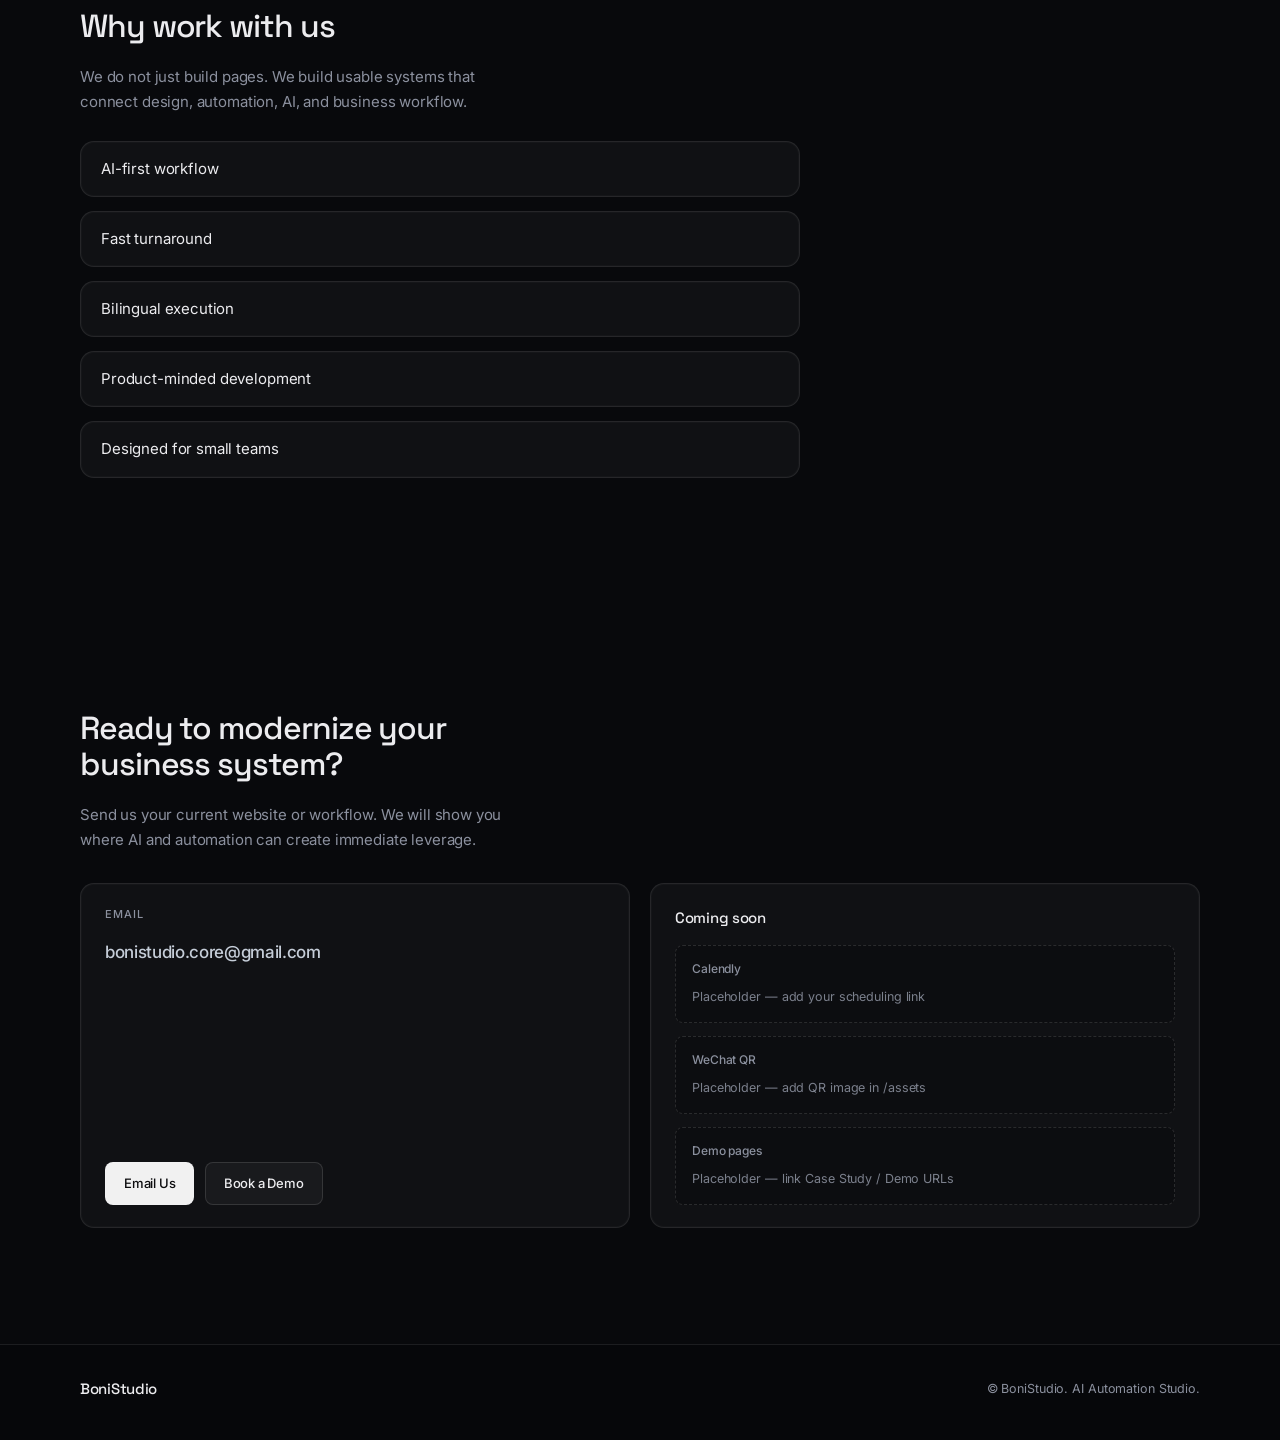
==== commit 2a644c63: "new" ====
--- a/index.html
+++ b/index.html
@@ -18,7 +18,7 @@
     <link rel="preconnect" href="https://fonts.googleapis.com" />
     <link rel="preconnect" href="https://fonts.gstatic.com" crossorigin />
     <link
-      href="https://fonts.googleapis.com/css2?family=Barlow:wght@400;500;600;700&family=Inter:wght@400;500;600;700&display=swap"
+      href="https://fonts.googleapis.com/css2?family=Inter:wght@400;500&family=Space+Grotesk:wght@400;500;600&display=swap"
       rel="stylesheet"
     />
     <link rel="stylesheet" href="styles.css" />
@@ -86,7 +86,7 @@
               <div class="mockup__body">
                 <div class="mockup__card mockup__card--wide">
                   <span class="mockup__label" data-i18n="mock.aiIntake">AI Intake</span>
-                  <span class="mockup__pill mockup__pill--live" data-i18n="mock.live">Live</span>
+                  <span class="mockup__pill" data-i18n="mock.live">Live</span>
                 </div>
                 <div class="mockup__row">
                   <div class="mockup__card">
--- a/styles.css
+++ b/styles.css
@@ -1,21 +1,24 @@
-/* BoniStudio — Dark premium, glass surfaces, restrained motion */
+/* BoniStudio — Minimal product UI typography (Space Grotesk + Inter) */
 
 :root {
-  --bg-deep: #07080f;
-  --bg-mid: #0e101a;
-  --accent: #6ee7ff;
-  --accent-soft: rgba(110, 231, 255, 0.14);
-  --accent-glow: rgba(110, 231, 255, 0.35);
-  --violet: #a78bfa;
-  --text: #e8eaef;
-  --text-muted: #9aa3b5;
-  --glass: rgba(255, 255, 255, 0.04);
-  --glass-border: rgba(255, 255, 255, 0.1);
-  --radius: 16px;
-  --radius-sm: 10px;
+  --bg-deep: #08090c;
+  --bg-mid: #0c0d12;
+  --accent: #9ca8b8;
+  --accent-strong: #c5cdd8;
+  --accent-soft: rgba(156, 168, 184, 0.1);
+  --text: #ececef;
+  --text-muted: #8b909e;
+  --glass: rgba(255, 255, 255, 0.035);
+  --glass-border: rgba(255, 255, 255, 0.09);
+  --radius: 14px;
+  --radius-sm: 8px;
+  --radius-btn: 8px;
   --header-h: 72px;
-  --font-display: "Barlow", system-ui, sans-serif;
+  --font-display: "Space Grotesk", system-ui, sans-serif;
   --font-body: "Inter", system-ui, sans-serif;
+  --tracking-hero: -0.045em;
+  --tracking-section: -0.034em;
+  --tracking-tight: -0.02em;
   --shadow-header: 0 1px 0 rgba(255, 255, 255, 0.06);
   --ease-out: cubic-bezier(0.22, 1, 0.36, 1);
 }
@@ -52,15 +55,18 @@
   margin: 0;
   font-family: var(--font-body);
   font-size: 1rem;
-  line-height: 1.6;
+  line-height: 1.58;
+  font-weight: 400;
+  letter-spacing: -0.011em;
   color: var(--text);
   background: var(--bg-deep);
   background-image:
-    radial-gradient(ellipse 120% 80% at 10% -20%, rgba(110, 231, 255, 0.12), transparent 50%),
-    radial-gradient(ellipse 90% 60% at 90% 10%, rgba(167, 139, 250, 0.1), transparent 45%),
-    radial-gradient(ellipse 70% 50% at 50% 100%, rgba(110, 231, 255, 0.06), transparent 50%);
+    radial-gradient(ellipse 100% 70% at 50% -25%, rgba(255, 255, 255, 0.045), transparent 55%),
+    radial-gradient(ellipse 80% 50% at 100% 0%, rgba(120, 125, 145, 0.06), transparent 50%),
+    radial-gradient(ellipse 70% 45% at 0% 100%, rgba(100, 105, 120, 0.05), transparent 50%);
   background-attachment: fixed;
   min-height: 100vh;
+  -webkit-font-smoothing: antialiased;
 }
 
 img {
@@ -124,15 +130,17 @@
 
 .brand__name {
   font-family: var(--font-display);
-  font-weight: 700;
-  font-size: 1.2rem;
-  letter-spacing: -0.02em;
+  font-weight: 500;
+  font-size: 1.125rem;
+  letter-spacing: var(--tracking-tight);
 }
 
 .brand__tag {
-  font-size: 0.65rem;
+  font-family: var(--font-body);
+  font-size: 0.625rem;
+  font-weight: 500;
   text-transform: uppercase;
-  letter-spacing: 0.14em;
+  letter-spacing: 0.1em;
   color: var(--text-muted);
 }
 
@@ -149,8 +157,9 @@
 }
 
 .nav__link {
-  font-size: 0.88rem;
-  font-weight: 500;
+  font-size: 0.8125rem;
+  font-weight: 400;
+  letter-spacing: -0.01em;
   color: var(--text-muted);
   padding: 0.35rem 0;
   border-bottom: 1px solid transparent;
@@ -213,57 +222,59 @@
   justify-content: center;
   gap: 0.35rem;
   font-family: var(--font-body);
-  font-size: 0.9rem;
-  font-weight: 600;
-  padding: 0.72rem 1.35rem;
-  border-radius: 999px;
+  font-size: 0.8125rem;
+  font-weight: 500;
+  letter-spacing: -0.015em;
+  padding: 0.625rem 1.125rem;
+  border-radius: var(--radius-btn);
   border: 1px solid transparent;
   cursor: pointer;
-  transition: transform 0.15s var(--ease-out), box-shadow 0.2s, background 0.2s, border-color 0.2s, color 0.2s;
+  transition: transform 0.15s var(--ease-out), background 0.2s, border-color 0.2s, color 0.2s, opacity 0.2s;
   white-space: nowrap;
 }
 
 .btn:active {
-  transform: scale(0.98);
+  transform: scale(0.99);
 }
 
 .btn--sm {
-  padding: 0.5rem 1rem;
-  font-size: 0.82rem;
+  padding: 0.4375rem 0.875rem;
+  font-size: 0.75rem;
 }
 
 .btn--primary {
-  background: linear-gradient(135deg, var(--accent), #4fd1d4);
-  color: #051014;
-  box-shadow: 0 0 0 1px rgba(255, 255, 255, 0.12) inset, 0 8px 28px rgba(110, 231, 255, 0.25);
+  background: rgba(255, 255, 255, 0.94);
+  color: #0c0c0e;
+  border-color: rgba(255, 255, 255, 0.12);
 }
 
 .btn--primary:hover {
-  box-shadow: 0 0 0 1px rgba(255, 255, 255, 0.2) inset, 0 12px 36px rgba(110, 231, 255, 0.35);
+  background: #ffffff;
+  border-color: rgba(255, 255, 255, 0.2);
 }
 
 .btn--secondary {
-  background: var(--glass);
+  background: rgba(255, 255, 255, 0.04);
   color: var(--text);
-  border-color: var(--glass-border);
-  box-shadow: 0 0 0 1px rgba(110, 231, 255, 0.06);
+  border-color: rgba(255, 255, 255, 0.12);
 }
 
 .btn--secondary:hover {
-  border-color: rgba(110, 231, 255, 0.35);
-  background: rgba(110, 231, 255, 0.06);
+  border-color: rgba(255, 255, 255, 0.2);
+  background: rgba(255, 255, 255, 0.07);
 }
 
 .btn--ghost {
   background: transparent;
   color: var(--text-muted);
-  border-color: var(--glass-border);
-  padding-inline: 1rem;
+  border-color: rgba(255, 255, 255, 0.1);
+  padding-inline: 0.875rem;
 }
 
 .btn--ghost:hover {
   color: var(--text);
-  border-color: rgba(255, 255, 255, 0.2);
+  border-color: rgba(255, 255, 255, 0.16);
+  background: rgba(255, 255, 255, 0.03);
 }
 
 .btn--full {
@@ -273,13 +284,13 @@
 
 /* —— Sections —— */
 .section {
-  padding: clamp(4rem, 10vw, 6.5rem) 0;
+  padding: clamp(4.5rem, 11vw, 7.25rem) 0;
   scroll-margin-top: calc(var(--header-h) + 12px);
 }
 
 .hero {
-  padding-top: calc(var(--header-h) + clamp(2.5rem, 8vw, 4.5rem));
-  padding-bottom: clamp(3rem, 8vw, 5rem);
+  padding-top: calc(var(--header-h) + clamp(3rem, 9vw, 5rem));
+  padding-bottom: clamp(3.25rem, 9vw, 5.25rem);
 }
 
 .hero__grid {
@@ -290,28 +301,33 @@
 }
 
 .eyebrow {
-  font-size: 0.75rem;
-  font-weight: 600;
+  font-family: var(--font-body);
+  font-size: 0.6875rem;
+  font-weight: 500;
   text-transform: uppercase;
-  letter-spacing: 0.2em;
-  color: var(--accent);
-  margin: 0 0 1rem;
+  letter-spacing: 0.14em;
+  color: var(--text-muted);
+  margin: 0 0 1.125rem;
 }
 
 .hero__title {
   font-family: var(--font-display);
-  font-size: clamp(2.15rem, 4.5vw, 3.35rem);
-  font-weight: 700;
-  line-height: 1.08;
-  letter-spacing: -0.03em;
-  margin: 0 0 1.25rem;
+  font-size: clamp(2.125rem, 4.25vw, 3.125rem);
+  font-weight: 500;
+  line-height: 1.07;
+  letter-spacing: var(--tracking-hero);
+  margin: 0 0 1.375rem;
+  color: var(--text);
 }
 
 .hero__subtitle {
-  font-size: clamp(1rem, 1.4vw, 1.1rem);
-  color: var(--text-muted);
-  max-width: 34em;
-  margin: 0 0 1.75rem;
+  font-size: clamp(0.9375rem, 1.35vw, 1.0625rem);
+  font-weight: 400;
+  line-height: 1.62;
+  letter-spacing: -0.012em;
+  color: var(--text-muted);
+  max-width: 36em;
+  margin: 0 0 1.875rem;
 }
 
 .hero__actions {
@@ -322,47 +338,55 @@
 }
 
 .hero__trust {
-  font-size: 0.88rem;
+  font-size: 0.8125rem;
+  font-weight: 400;
+  letter-spacing: -0.01em;
   color: var(--text-muted);
   margin: 0;
-  padding-top: 0.5rem;
+  padding-top: 1.125rem;
   border-top: 1px solid var(--glass-border);
-  max-width: 32em;
+  max-width: 34em;
+  line-height: 1.55;
 }
 
 .section__title {
   font-family: var(--font-display);
-  font-size: clamp(1.65rem, 3.2vw, 2.25rem);
-  font-weight: 700;
-  letter-spacing: -0.02em;
-  margin: 0 0 2rem;
-  max-width: 20ch;
+  font-size: clamp(1.5rem, 2.85vw, 2rem);
+  font-weight: 500;
+  line-height: 1.15;
+  letter-spacing: var(--tracking-section);
+  margin: 0 0 1.25rem;
+  max-width: 22ch;
+  color: var(--text);
 }
 
 .section__lead {
-  font-size: 1.05rem;
-  color: var(--text-muted);
-  max-width: 52ch;
-  margin: -1rem 0 2rem;
+  font-size: 0.9375rem;
+  font-weight: 400;
+  line-height: 1.65;
+  letter-spacing: -0.01em;
+  color: var(--text-muted);
+  max-width: 48ch;
+  margin: 0 0 2.25rem;
 }
 
 .systems .section__title {
-  margin-bottom: 0.75rem;
+  margin-bottom: 0.625rem;
 }
 
 .systems .section__lead {
   margin-top: 0;
-  margin-bottom: 2.25rem;
+  margin-bottom: 2rem;
 }
 
 .why .section__lead {
   margin-top: 0;
-  margin-bottom: 1.75rem;
+  margin-bottom: 1.625rem;
 }
 
 .contact .section__lead {
   margin-top: 0;
-  margin-bottom: 2rem;
+  margin-bottom: 1.875rem;
 }
 
 /* —— Cards & grids —— */
@@ -381,38 +405,43 @@
 
 .card {
   position: relative;
-  padding: 1.35rem 1.5rem;
+  padding: 1.375rem 1.5rem;
   border-radius: var(--radius);
   background: var(--glass);
   border: 1px solid var(--glass-border);
-  box-shadow: 0 0 0 1px rgba(110, 231, 255, 0.04) inset;
+  box-shadow: 0 0 0 1px rgba(255, 255, 255, 0.02) inset;
   transition: transform 0.25s var(--ease-out), border-color 0.25s, box-shadow 0.25s;
 }
 
 .card:hover {
-  border-color: rgba(110, 231, 255, 0.22);
-  box-shadow: 0 0 0 1px rgba(110, 231, 255, 0.08) inset, 0 20px 50px rgba(0, 0, 0, 0.35);
-  transform: translateY(-2px);
+  border-color: rgba(255, 255, 255, 0.14);
+  box-shadow: 0 0 0 1px rgba(255, 255, 255, 0.04) inset, 0 18px 44px rgba(0, 0, 0, 0.28);
+  transform: translateY(-1px);
 }
 
 .card--problem p {
   margin: 0;
-  font-weight: 500;
-  font-size: 0.95rem;
+  font-weight: 400;
+  font-size: 0.9375rem;
+  letter-spacing: -0.01em;
+  line-height: 1.5;
 }
 
 .card__title {
   font-family: var(--font-display);
-  font-size: 1.15rem;
-  font-weight: 600;
-  margin: 0 0 0.65rem;
-  letter-spacing: -0.02em;
+  font-size: 1.0625rem;
+  font-weight: 500;
+  margin: 0 0 0.5rem;
+  letter-spacing: var(--tracking-tight);
+  line-height: 1.25;
 }
 
 .card__text {
   margin: 0;
   color: var(--text-muted);
-  font-size: 0.94rem;
+  font-size: 0.875rem;
+  line-height: 1.58;
+  letter-spacing: -0.008em;
 }
 
 .card__list {
@@ -420,19 +449,24 @@
   padding-left: 1.1rem;
   list-style: disc;
   color: var(--text-muted);
-  font-size: 0.9rem;
+  font-size: 0.84375rem;
+  line-height: 1.55;
+  letter-spacing: -0.008em;
   display: flex;
   flex-direction: column;
-  gap: 0.35rem;
+  gap: 0.375rem;
 }
 
 .card__list li::marker {
-  color: var(--accent);
+  color: rgba(255, 255, 255, 0.35);
 }
 
 .card__status {
-  font-size: 0.8rem;
-  color: var(--violet);
+  font-family: var(--font-body);
+  font-size: 0.75rem;
+  font-weight: 400;
+  letter-spacing: -0.01em;
+  color: var(--text-muted);
   margin: 0 0 1rem;
 }
 
@@ -444,13 +478,11 @@
 
 /* —— Hero mockup —— */
 .mockup {
-  border-radius: calc(var(--radius) + 4px);
+  border-radius: calc(var(--radius) + 2px);
   overflow: hidden;
-  border: 1px solid rgba(255, 255, 255, 0.12);
-  background: linear-gradient(160deg, rgba(255, 255, 255, 0.07), rgba(255, 255, 255, 0.02));
-  box-shadow:
-    0 0 0 1px rgba(110, 231, 255, 0.12),
-    0 24px 60px rgba(0, 0, 0, 0.45);
+  border: 1px solid rgba(255, 255, 255, 0.1);
+  background: linear-gradient(165deg, rgba(255, 255, 255, 0.055), rgba(255, 255, 255, 0.02));
+  box-shadow: 0 20px 48px rgba(0, 0, 0, 0.38);
 }
 
 .mockup__chrome {
@@ -483,8 +515,10 @@
 
 .mockup__title {
   margin-left: auto;
-  font-size: 0.7rem;
-  letter-spacing: 0.12em;
+  font-family: var(--font-body);
+  font-size: 0.625rem;
+  font-weight: 500;
+  letter-spacing: 0.08em;
   text-transform: uppercase;
   color: var(--text-muted);
 }
@@ -519,24 +553,22 @@
 
 .mockup__label {
   font-family: var(--font-display);
-  font-weight: 600;
-  font-size: 0.85rem;
+  font-weight: 500;
+  font-size: 0.8125rem;
+  letter-spacing: var(--tracking-tight);
 }
 
 .mockup__pill {
-  font-size: 0.65rem;
-  font-weight: 700;
+  font-family: var(--font-body);
+  font-size: 0.625rem;
+  font-weight: 500;
   text-transform: uppercase;
-  letter-spacing: 0.08em;
-  padding: 0.2rem 0.5rem;
-  border-radius: 999px;
-  background: var(--accent-soft);
-  color: var(--accent);
-  border: 1px solid rgba(110, 231, 255, 0.25);
-}
-
-.mockup__pill--live {
-  box-shadow: 0 0 12px var(--accent-glow);
+  letter-spacing: 0.06em;
+  padding: 0.1875rem 0.4375rem;
+  border-radius: 4px;
+  background: rgba(255, 255, 255, 0.06);
+  color: var(--accent-strong);
+  border: 1px solid rgba(255, 255, 255, 0.1);
 }
 
 .mockup__k {
@@ -547,15 +579,17 @@
 
 .mockup__v {
   font-family: var(--font-display);
-  font-weight: 700;
-  font-size: 1rem;
-  color: var(--accent);
+  font-weight: 500;
+  font-size: 0.9375rem;
+  letter-spacing: var(--tracking-tight);
+  color: var(--accent-strong);
 }
 
 .mockup__status {
-  font-size: 0.68rem;
-  font-weight: 600;
-  color: #34d399;
+  font-size: 0.625rem;
+  font-weight: 500;
+  letter-spacing: -0.01em;
+  color: #8b9e90;
 }
 
 .mockup__status--ok {
@@ -565,23 +599,22 @@
 }
 
 .mockup__pulse {
-  width: 10px;
-  height: 10px;
+  width: 8px;
+  height: 8px;
   border-radius: 50%;
-  background: var(--violet);
-  box-shadow: 0 0 12px rgba(167, 139, 250, 0.8);
-  animation: pulse 2s var(--ease-out) infinite;
+  background: rgba(255, 255, 255, 0.45);
+  animation: pulse 2.4s var(--ease-out) infinite;
 }
 
 @keyframes pulse {
   0%,
   100% {
-    opacity: 1;
+    opacity: 0.85;
     transform: scale(1);
   }
   50% {
-    opacity: 0.65;
-    transform: scale(1.15);
+    opacity: 0.45;
+    transform: scale(1.08);
   }
 }
 
@@ -600,22 +633,27 @@
 
 .process__num {
   font-family: var(--font-display);
-  font-weight: 700;
-  font-size: 1.5rem;
-  color: rgba(110, 231, 255, 0.35);
+  font-weight: 500;
+  font-size: 1.25rem;
+  letter-spacing: var(--tracking-tight);
+  color: rgba(255, 255, 255, 0.22);
   line-height: 1;
 }
 
 .process__name {
   font-family: var(--font-display);
-  font-size: 1.05rem;
-  margin: 0 0 0.35rem;
+  font-size: 1rem;
+  font-weight: 500;
+  letter-spacing: var(--tracking-tight);
+  margin: 0 0 0.375rem;
 }
 
 .process__desc {
   margin: 0;
   color: var(--text-muted);
-  font-size: 0.94rem;
+  font-size: 0.875rem;
+  line-height: 1.58;
+  letter-spacing: -0.008em;
 }
 
 /* —— Why —— */
@@ -626,7 +664,10 @@
 }
 
 .why__item {
-  font-weight: 500;
+  font-weight: 400;
+  font-size: 0.9375rem;
+  letter-spacing: -0.01em;
+  line-height: 1.5;
   padding: 1rem 1.25rem;
 }
 
@@ -645,19 +686,21 @@
 }
 
 .contact__label {
-  font-size: 0.75rem;
+  font-size: 0.6875rem;
+  font-weight: 500;
   text-transform: uppercase;
-  letter-spacing: 0.12em;
+  letter-spacing: 0.1em;
   color: var(--text-muted);
   margin: 0;
 }
 
 .contact__email {
-  font-family: var(--font-display);
-  font-weight: 600;
-  font-size: clamp(1rem, 2.5vw, 1.15rem);
+  font-family: var(--font-body);
+  font-weight: 500;
+  font-size: clamp(0.9375rem, 2.2vw, 1.0625rem);
+  letter-spacing: -0.02em;
   word-break: break-all;
-  color: var(--accent);
+  color: var(--accent-strong);
 }
 
 .contact__actions {
@@ -676,8 +719,9 @@
 .contact__ph-title {
   margin: 0;
   font-family: var(--font-display);
-  font-weight: 600;
-  font-size: 1rem;
+  font-weight: 500;
+  font-size: 0.9375rem;
+  letter-spacing: var(--tracking-tight);
 }
 
 .contact__ph-grid {
@@ -695,16 +739,20 @@
 
 .contact__ph-label {
   display: block;
-  font-size: 0.8rem;
-  font-weight: 600;
+  font-size: 0.75rem;
+  font-weight: 500;
+  letter-spacing: -0.01em;
   color: var(--text-muted);
   margin-bottom: 0.25rem;
 }
 
 .contact__ph-note {
-  font-size: 0.82rem;
-  color: var(--text-muted);
-  opacity: 0.85;
+  font-size: 0.78125rem;
+  font-weight: 400;
+  line-height: 1.5;
+  letter-spacing: -0.008em;
+  color: var(--text-muted);
+  opacity: 0.88;
 }
 
 /* —— Footer —— */
@@ -724,13 +772,17 @@
 
 .footer__brand {
   font-family: var(--font-display);
-  font-weight: 700;
+  font-weight: 500;
+  font-size: 0.9375rem;
+  letter-spacing: var(--tracking-tight);
   margin: 0;
 }
 
 .footer__copy {
   margin: 0;
-  font-size: 0.85rem;
+  font-size: 0.78125rem;
+  font-weight: 400;
+  letter-spacing: -0.008em;
   color: var(--text-muted);
 }
 
@@ -819,7 +871,7 @@
   .nav__link {
     display: block;
     padding: 0.85rem 0;
-    font-size: 1.05rem;
+    font-size: 1rem;
     border-bottom: 1px solid var(--glass-border);
   }
 
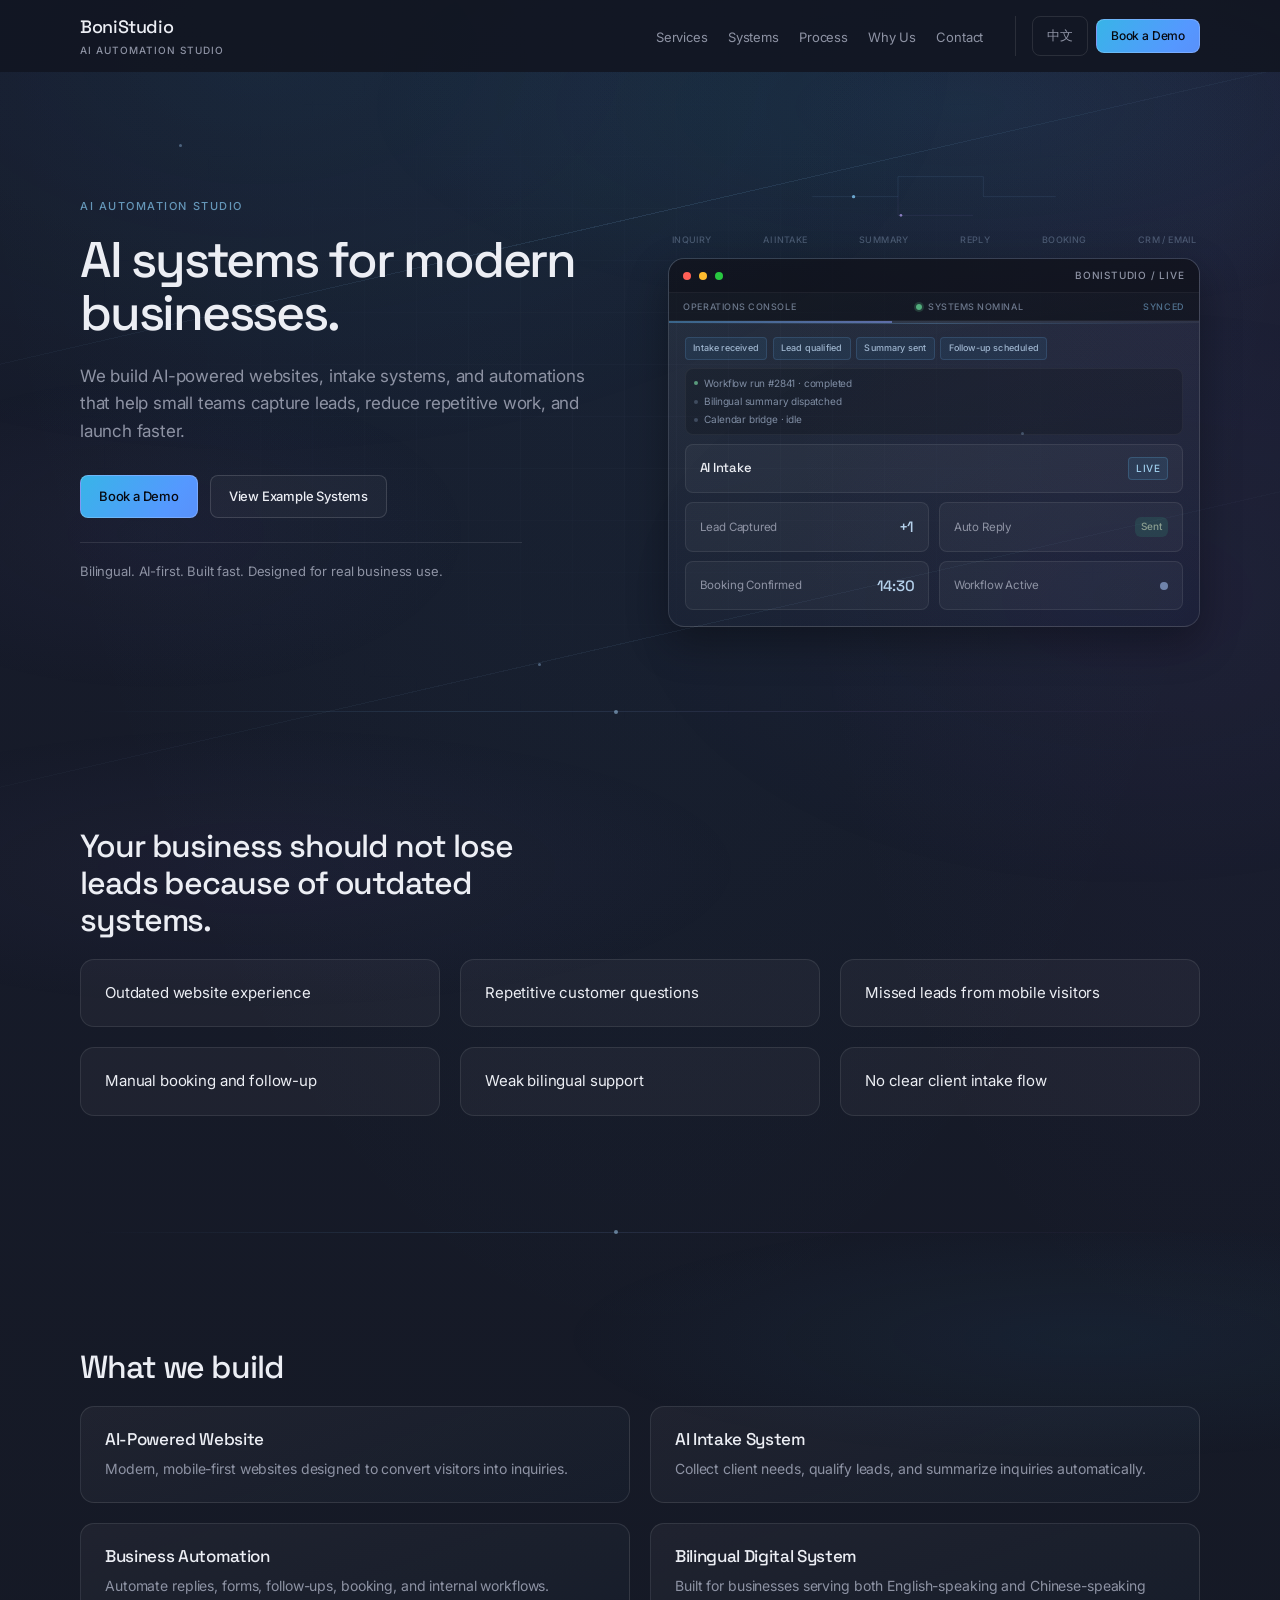
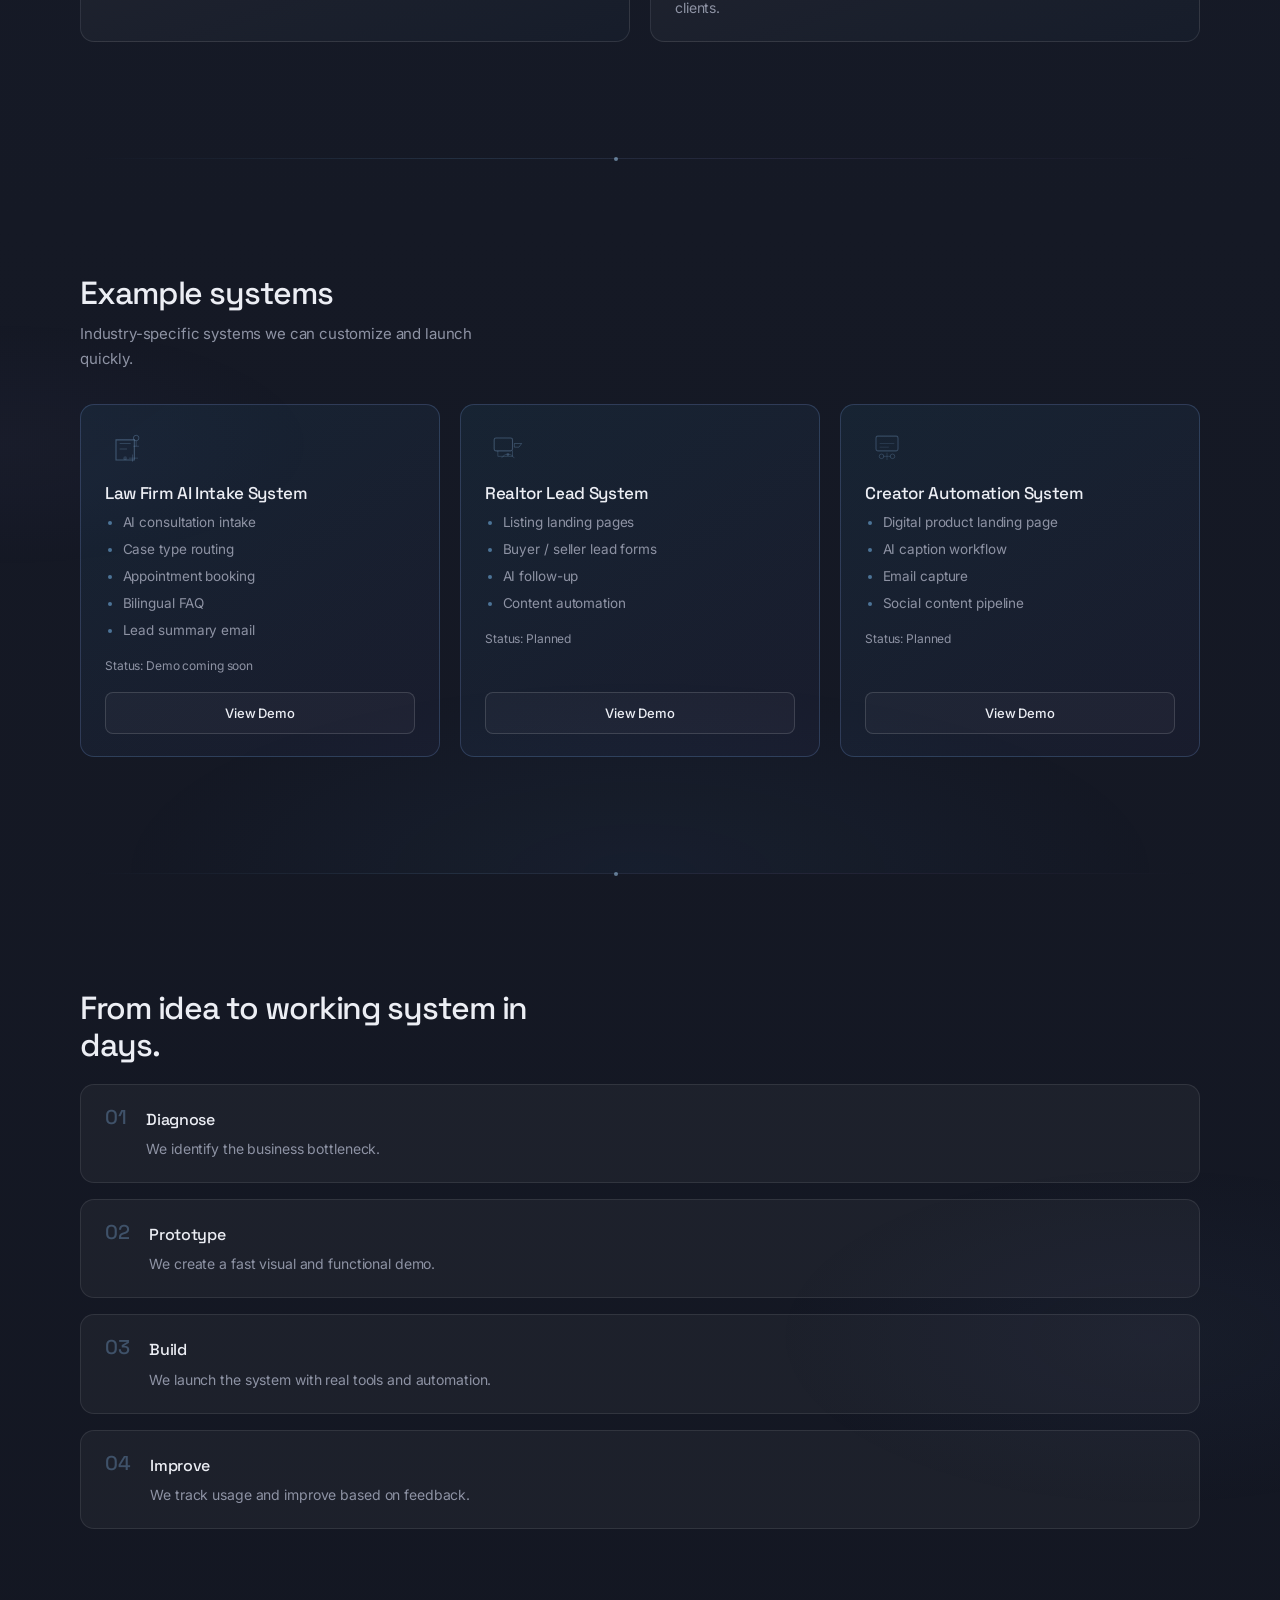
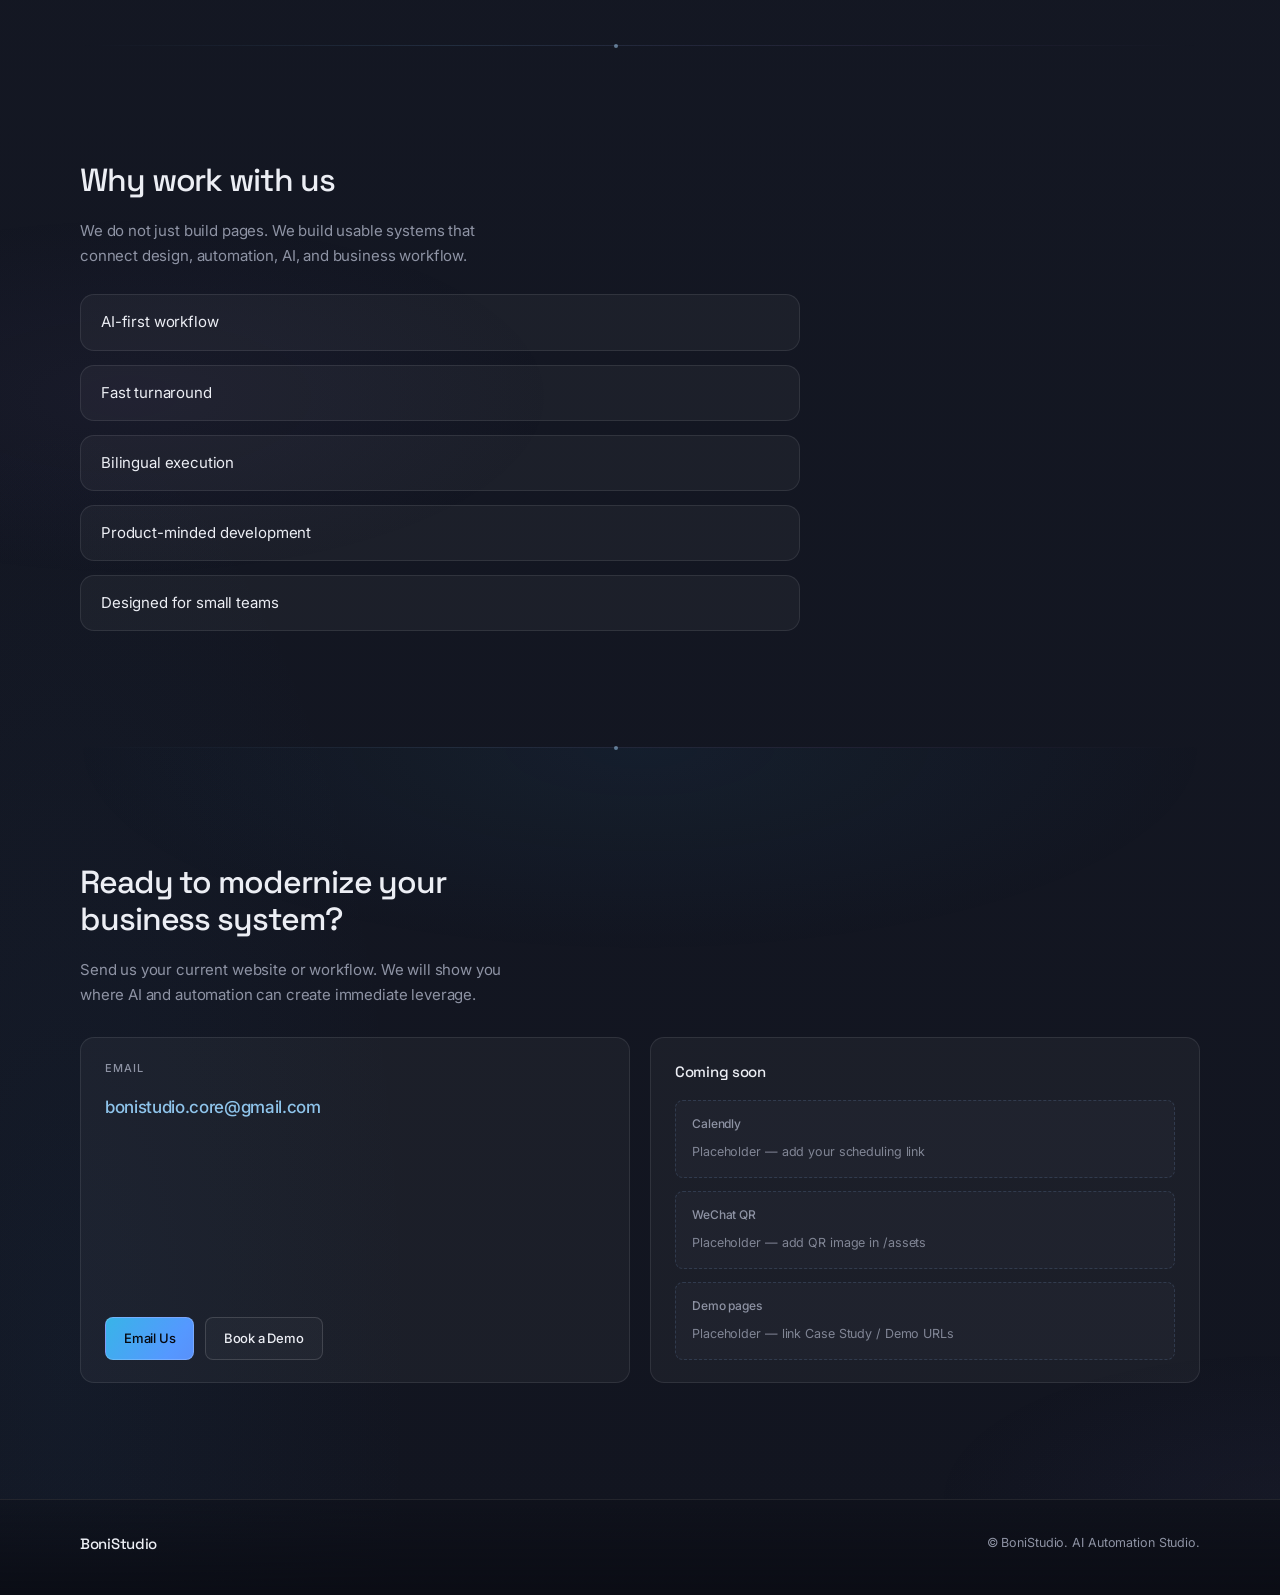
==== commit 1bb67134: "new" ====
--- a/index.html
+++ b/index.html
@@ -24,6 +24,17 @@
     <link rel="stylesheet" href="styles.css" />
   </head>
   <body>
+    <div class="ambient" aria-hidden="true">
+      <div class="ambient__mesh"></div>
+      <div class="ambient__grid"></div>
+      <div class="ambient__flow ambient__flow--1"></div>
+      <div class="ambient__flow ambient__flow--2"></div>
+      <div class="ambient__nodes">
+        <span class="ambient__node"></span>
+        <span class="ambient__node"></span>
+        <span class="ambient__node"></span>
+      </div>
+    </div>
     <header class="header" id="header">
       <div class="header__inner container">
         <a class="brand" href="#top" aria-label="BoniStudio home">
@@ -76,36 +87,109 @@
             <p class="hero__trust" data-i18n="hero.trust">Bilingual. AI-first. Built fast. Designed for real business use.</p>
           </div>
           <div class="hero__visual reveal reveal--delay" aria-hidden="true">
-            <div class="mockup">
-              <div class="mockup__chrome">
-                <span class="mockup__dot"></span>
-                <span class="mockup__dot"></span>
-                <span class="mockup__dot"></span>
-                <span class="mockup__title" data-i18n="mock.windowTitle">BoniStudio / Live</span>
-              </div>
-              <div class="mockup__body">
-                <div class="mockup__card mockup__card--wide">
-                  <span class="mockup__label" data-i18n="mock.aiIntake">AI Intake</span>
-                  <span class="mockup__pill" data-i18n="mock.live">Live</span>
-                </div>
-                <div class="mockup__row">
-                  <div class="mockup__card">
-                    <span class="mockup__k" data-i18n="mock.leadCaptured">Lead Captured</span>
-                    <span class="mockup__v">+1</span>
-                  </div>
-                  <div class="mockup__card">
-                    <span class="mockup__k" data-i18n="mock.autoReply">Auto Reply</span>
-                    <span class="mockup__status mockup__status--ok" data-i18n="mock.sent">Sent</span>
-                  </div>
-                </div>
-                <div class="mockup__row">
-                  <div class="mockup__card">
-                    <span class="mockup__k" data-i18n="mock.bookingConfirmed">Booking Confirmed</span>
-                    <span class="mockup__v">14:30</span>
-                  </div>
-                  <div class="mockup__card">
-                    <span class="mockup__k" data-i18n="mock.workflowActive">Workflow Active</span>
-                    <span class="mockup__pulse"></span>
+            <div class="hero__visual-stack">
+              <div class="system-graph">
+                <svg class="system-graph__svg" viewBox="0 0 420 108" xmlns="http://www.w3.org/2000/svg" fill="none">
+                  <path
+                    class="system-graph__path"
+                    d="M 28 58 H 92 H 156 V 28 H 220 H 284 V 58 H 348 H 392"
+                    stroke="rgba(115,165,215,0.22)"
+                    stroke-width="1"
+                    stroke-linecap="round"
+                    stroke-linejoin="round"
+                  />
+                  <path
+                    class="system-graph__path system-graph__path--alt"
+                    d="M 156 58 V 86 H 268"
+                    stroke="rgba(130,118,195,0.2)"
+                    stroke-width="1"
+                    stroke-linecap="round"
+                  />
+                  <circle r="2.5" fill="rgba(130,200,245,0.9)">
+                    <animateMotion
+                      dur="16s"
+                      repeatCount="indefinite"
+                      path="M 28 58 H 92 H 156 V 28 H 220 H 284 V 58 H 348 H 392"
+                    />
+                  </circle>
+                  <circle r="2" fill="rgba(175,155,235,0.85)">
+                    <animateMotion dur="10s" repeatCount="indefinite" path="M 156 58 V 86 H 268" />
+                  </circle>
+                </svg>
+                <div class="system-graph__labels">
+                  <span data-i18n="graph.inquiry">Inquiry</span>
+                  <span data-i18n="graph.intake">AI Intake</span>
+                  <span data-i18n="graph.summary">Summary</span>
+                  <span data-i18n="graph.reply">Reply</span>
+                  <span data-i18n="graph.booking">Booking</span>
+                  <span data-i18n="graph.crm">CRM / Email</span>
+                </div>
+              </div>
+              <div class="mockup mockup--premium">
+                <div class="mockup__chrome">
+                  <span class="mockup__dot"></span>
+                  <span class="mockup__dot"></span>
+                  <span class="mockup__dot"></span>
+                  <span class="mockup__title" data-i18n="mock.windowTitle">BoniStudio / Live</span>
+                </div>
+                <div class="mockup__statusbar">
+                  <span class="mockup__statusbar-left" data-i18n="mock.ops">Operations console</span>
+                  <span class="mockup__health">
+                    <span class="mockup__health-led" aria-hidden="true"></span>
+                    <span data-i18n="mock.health">Systems nominal</span>
+                  </span>
+                  <span class="mockup__statusbar-right" data-i18n="mock.synced">Synced</span>
+                </div>
+                <div class="mockup__progress" role="presentation">
+                  <span class="mockup__progress-bar"></span>
+                </div>
+                <div class="mockup__body">
+                  <div class="mockup__scan" aria-hidden="true">
+                    <span class="mockup__scan-line"></span>
+                  </div>
+                  <div class="mockup__chips">
+                    <span class="mockup__chip" data-i18n="mock.chip1">Intake received</span>
+                    <span class="mockup__chip" data-i18n="mock.chip2">Lead qualified</span>
+                    <span class="mockup__chip" data-i18n="mock.chip3">Summary sent</span>
+                    <span class="mockup__chip" data-i18n="mock.chip4">Follow-up scheduled</span>
+                  </div>
+                  <div class="mockup__events">
+                    <div class="mockup__event">
+                      <span class="mockup__event-led"></span>
+                      <span data-i18n="mock.ev1">Workflow run #2841 · completed</span>
+                    </div>
+                    <div class="mockup__event">
+                      <span class="mockup__event-led mockup__event-led--dim"></span>
+                      <span data-i18n="mock.ev2">Bilingual summary dispatched</span>
+                    </div>
+                    <div class="mockup__event">
+                      <span class="mockup__event-led mockup__event-led--dim"></span>
+                      <span data-i18n="mock.ev3">Calendar bridge · idle</span>
+                    </div>
+                  </div>
+                  <div class="mockup__card mockup__card--wide">
+                    <span class="mockup__label" data-i18n="mock.aiIntake">AI Intake</span>
+                    <span class="mockup__pill" data-i18n="mock.live">Live</span>
+                  </div>
+                  <div class="mockup__row">
+                    <div class="mockup__card">
+                      <span class="mockup__k" data-i18n="mock.leadCaptured">Lead Captured</span>
+                      <span class="mockup__v">+1</span>
+                    </div>
+                    <div class="mockup__card">
+                      <span class="mockup__k" data-i18n="mock.autoReply">Auto Reply</span>
+                      <span class="mockup__status mockup__status--ok" data-i18n="mock.sent">Sent</span>
+                    </div>
+                  </div>
+                  <div class="mockup__row">
+                    <div class="mockup__card">
+                      <span class="mockup__k" data-i18n="mock.bookingConfirmed">Booking Confirmed</span>
+                      <span class="mockup__v">14:30</span>
+                    </div>
+                    <div class="mockup__card">
+                      <span class="mockup__k" data-i18n="mock.workflowActive">Workflow Active</span>
+                      <span class="mockup__pulse"></span>
+                    </div>
                   </div>
                 </div>
               </div>
@@ -113,6 +197,11 @@
           </div>
         </div>
       </section>
+
+      <div class="section-divider" aria-hidden="true">
+        <span class="section-divider__track"></span>
+        <span class="section-divider__dot"></span>
+      </div>
 
       <section class="section problem" id="problem">
         <div class="container">
@@ -130,6 +219,11 @@
         </div>
       </section>
 
+      <div class="section-divider" aria-hidden="true">
+        <span class="section-divider__track"></span>
+        <span class="section-divider__dot"></span>
+      </div>
+
       <section class="section services" id="services">
         <div class="container">
           <h2 class="section__title reveal" data-i18n="services.title">What we build</h2>
@@ -162,6 +256,11 @@
         </div>
       </section>
 
+      <div class="section-divider" aria-hidden="true">
+        <span class="section-divider__track"></span>
+        <span class="section-divider__dot"></span>
+      </div>
+
       <section class="section systems" id="systems">
         <div class="container">
           <h2 class="section__title reveal" data-i18n="systems.title">Example systems</h2>
@@ -170,6 +269,16 @@
           </p>
           <div class="grid grid--3">
             <article class="card card--system reveal">
+              <div class="card__icon" aria-hidden="true">
+                <svg class="card__icon-svg" viewBox="0 0 48 48" xmlns="http://www.w3.org/2000/svg" fill="none">
+                  <path d="M12 14h20v22H12V14z" stroke="currentColor" stroke-width="1.2" opacity="0.5" />
+                  <path d="M16 18h12M16 24h8" stroke="currentColor" stroke-width="1" opacity="0.35" />
+                  <circle cx="34" cy="12" r="3" stroke="currentColor" stroke-width="1" opacity="0.45" />
+                  <path d="M34 15v6M31 21h6" stroke="currentColor" stroke-width="0.9" opacity="0.4" />
+                  <circle cx="22" cy="34" r="2" fill="currentColor" opacity="0.25" />
+                  <path d="M26 34h10M30 30v8" stroke="currentColor" stroke-width="0.9" opacity="0.35" />
+                </svg>
+              </div>
               <h3 class="card__title" data-i18n="systems.law.title">Law Firm AI Intake System</h3>
               <ul class="card__list">
                 <li data-i18n="systems.law.f1">AI consultation intake</li>
@@ -182,6 +291,15 @@
               <a class="btn btn--secondary btn--full" href="#contact" data-i18n="systems.viewDemo">View Demo</a>
             </article>
             <article class="card card--system reveal">
+              <div class="card__icon" aria-hidden="true">
+                <svg class="card__icon-svg" viewBox="0 0 48 48" xmlns="http://www.w3.org/2000/svg" fill="none">
+                  <rect x="10" y="12" width="20" height="14" rx="2" stroke="currentColor" stroke-width="1.2" opacity="0.45" />
+                  <path d="M14 26v6h16v-6" stroke="currentColor" stroke-width="1" opacity="0.35" />
+                  <path d="M32 18h8l-3 4h-5v-4z" stroke="currentColor" stroke-width="1" opacity="0.4" />
+                  <path d="M18 34c4-6 10-6 14 0" stroke="currentColor" stroke-width="1" opacity="0.3" />
+                  <circle cx="25" cy="30" r="1.5" fill="currentColor" opacity="0.35" />
+                </svg>
+              </div>
               <h3 class="card__title" data-i18n="systems.realtor.title">Realtor Lead System</h3>
               <ul class="card__list">
                 <li data-i18n="systems.realtor.f1">Listing landing pages</li>
@@ -193,6 +311,15 @@
               <a class="btn btn--secondary btn--full" href="#contact" data-i18n="systems.viewDemo">View Demo</a>
             </article>
             <article class="card card--system reveal">
+              <div class="card__icon" aria-hidden="true">
+                <svg class="card__icon-svg" viewBox="0 0 48 48" xmlns="http://www.w3.org/2000/svg" fill="none">
+                  <rect x="12" y="10" width="24" height="16" rx="2" stroke="currentColor" stroke-width="1.2" opacity="0.4" />
+                  <circle cx="18" cy="32" r="2.5" stroke="currentColor" stroke-width="1" opacity="0.35" />
+                  <circle cx="30" cy="32" r="2.5" stroke="currentColor" stroke-width="1" opacity="0.35" />
+                  <path d="M20 32h8M24 28v8" stroke="currentColor" stroke-width="0.9" opacity="0.3" />
+                  <path d="M16 18h16M16 22h10" stroke="currentColor" stroke-width="0.85" opacity="0.28" />
+                </svg>
+              </div>
               <h3 class="card__title" data-i18n="systems.creator.title">Creator Automation System</h3>
               <ul class="card__list">
                 <li data-i18n="systems.creator.f1">Digital product landing page</li>
@@ -207,6 +334,11 @@
         </div>
       </section>
 
+      <div class="section-divider" aria-hidden="true">
+        <span class="section-divider__track"></span>
+        <span class="section-divider__dot"></span>
+      </div>
+
       <section class="section process" id="process">
         <div class="container">
           <h2 class="section__title reveal" data-i18n="process.title">From idea to working system in days.</h2>
@@ -242,6 +374,11 @@
           </ol>
         </div>
       </section>
+
+      <div class="section-divider" aria-hidden="true">
+        <span class="section-divider__track"></span>
+        <span class="section-divider__dot"></span>
+      </div>
 
       <section class="section why" id="why">
         <div class="container">
@@ -258,6 +395,11 @@
           </ul>
         </div>
       </section>
+
+      <div class="section-divider" aria-hidden="true">
+        <span class="section-divider__track"></span>
+        <span class="section-divider__dot"></span>
+      </div>
 
       <section class="section contact" id="contact">
         <div class="container">
--- a/styles.css
+++ b/styles.css
@@ -1,15 +1,18 @@
-/* BoniStudio — Minimal product UI typography (Space Grotesk + Inter) */
+/* BoniStudio — Performance-first premium dark UI (Space Grotesk + Inter) */
 
 :root {
-  --bg-deep: #08090c;
-  --bg-mid: #0c0d12;
-  --accent: #9ca8b8;
-  --accent-strong: #c5cdd8;
-  --accent-soft: rgba(156, 168, 184, 0.1);
-  --text: #ececef;
-  --text-muted: #8b909e;
-  --glass: rgba(255, 255, 255, 0.035);
-  --glass-border: rgba(255, 255, 255, 0.09);
+  --bg-base: #151925;
+  --bg-mid: #181c2a;
+  --bg-deep: #10131d;
+  --accent: #8eb4d4;
+  --accent-strong: #b6d2ec;
+  --accent-cyan: #4db8e8;
+  --accent-blue: #6e8cff;
+  --accent-violet: #9d93e8;
+  --text: #eceef4;
+  --text-muted: #8e93a4;
+  --glass: rgba(255, 255, 255, 0.045);
+  --glass-border: rgba(255, 255, 255, 0.1);
   --radius: 14px;
   --radius-sm: 8px;
   --radius-btn: 8px;
@@ -19,7 +22,6 @@
   --tracking-hero: -0.045em;
   --tracking-section: -0.034em;
   --tracking-tight: -0.02em;
-  --shadow-header: 0 1px 0 rgba(255, 255, 255, 0.06);
   --ease-out: cubic-bezier(0.22, 1, 0.36, 1);
 }
 
@@ -31,6 +33,22 @@
 
 html {
   scroll-behavior: smooth;
+  min-height: 100%;
+  background-color: var(--bg-deep);
+  /* Scroll with document — avoids compositor jank from background-attachment: fixed */
+  background-image:
+    radial-gradient(ellipse 100% 75% at 50% -15%, rgba(62, 170, 230, 0.09), transparent 58%),
+    radial-gradient(ellipse 65% 45% at 95% 5%, rgba(120, 100, 210, 0.07), transparent 52%),
+    radial-gradient(ellipse 55% 40% at 5% 95%, rgba(50, 130, 200, 0.05), transparent 50%),
+    linear-gradient(180deg, #171c2c 0%, var(--bg-base) 38%, #121520 100%);
+}
+
+@media (max-width: 720px) {
+  html {
+    background-image:
+      radial-gradient(ellipse 90% 50% at 50% -10%, rgba(62, 170, 230, 0.06), transparent 55%),
+      linear-gradient(180deg, #171c2c 0%, var(--bg-base) 50%, #121520 100%);
+  }
 }
 
 @media (prefers-reduced-motion: reduce) {
@@ -44,7 +62,59 @@
   }
   .mockup__pulse {
     animation: none !important;
-  }
+    opacity: 0.75;
+    transform: none;
+  }
+  .btn--primary:hover,
+  .btn--secondary:hover {
+    transform: none;
+  }
+  .ambient__mesh,
+  .ambient__flow,
+  .ambient__node {
+    animation: none !important;
+  }
+  .section-divider__dot {
+    animation: none !important;
+    transform: translate3d(0, 0, 0) !important;
+  }
+  .mockup__scan-line,
+  .mockup__progress-bar {
+    animation: none !important;
+  }
+  .btn--primary::before {
+    animation: none !important;
+    opacity: 0 !important;
+  }
+  .btn--primary {
+    animation: none !important;
+  }
+  .card--service::before,
+  .card--system::before {
+    display: none !important;
+  }
+}
+
+html.reduce-motion .ambient__mesh,
+html.reduce-motion .ambient__flow,
+html.reduce-motion .ambient__node,
+html.reduce-motion .section-divider__dot,
+html.reduce-motion .mockup__scan-line,
+html.reduce-motion .mockup__progress-bar {
+  animation: none !important;
+}
+
+html.reduce-motion .btn--primary::before {
+  display: none;
+}
+
+html.reduce-motion .btn--primary {
+  animation: none;
+}
+
+html.reduce-motion .card--service::before,
+html.reduce-motion .card--system::before {
+  display: none;
 }
 
 main#top {
@@ -59,12 +129,7 @@
   font-weight: 400;
   letter-spacing: -0.011em;
   color: var(--text);
-  background: var(--bg-deep);
-  background-image:
-    radial-gradient(ellipse 100% 70% at 50% -25%, rgba(255, 255, 255, 0.045), transparent 55%),
-    radial-gradient(ellipse 80% 50% at 100% 0%, rgba(120, 125, 145, 0.06), transparent 50%),
-    radial-gradient(ellipse 70% 45% at 0% 100%, rgba(100, 105, 120, 0.05), transparent 50%);
-  background-attachment: fixed;
+  background: transparent;
   min-height: 100vh;
   -webkit-font-smoothing: antialiased;
 }
@@ -92,7 +157,201 @@
   margin-inline: auto;
 }
 
-/* —— Header —— */
+main,
+.footer {
+  position: relative;
+  z-index: 1;
+}
+
+/* —— Ambient background (fixed, transform/opacity only) —— */
+.ambient {
+  position: fixed;
+  inset: 0;
+  z-index: 0;
+  pointer-events: none;
+  overflow: hidden;
+}
+
+.ambient__mesh {
+  position: absolute;
+  inset: -18%;
+  opacity: 0.5;
+  background:
+    radial-gradient(ellipse 72% 58% at 28% 18%, rgba(62, 155, 215, 0.12), transparent 58%),
+    radial-gradient(ellipse 58% 48% at 78% 62%, rgba(110, 92, 175, 0.09), transparent 52%);
+  transform: translate3d(0, 0, 0);
+  animation: ambientMesh 110s linear infinite;
+}
+
+.ambient__grid {
+  position: absolute;
+  inset: 0;
+  opacity: 0.05;
+  background-image:
+    linear-gradient(rgba(210, 220, 245, 0.4) 1px, transparent 1px),
+    linear-gradient(90deg, rgba(210, 220, 245, 0.4) 1px, transparent 1px);
+  background-size: 52px 52px;
+  mask-image: radial-gradient(ellipse 72% 62% at 50% 42%, #000 12%, transparent 72%);
+}
+
+.ambient__flow {
+  position: absolute;
+  width: 140%;
+  height: 1px;
+  left: -20%;
+  background: linear-gradient(90deg, transparent, rgba(120, 175, 220, 0.14), transparent);
+  animation: ambientFlow 95s linear infinite;
+}
+
+.ambient__flow--1 {
+  top: 24%;
+  transform: rotate(-13deg) translate3d(0, 0, 0);
+}
+
+.ambient__flow--2 {
+  top: 71%;
+  opacity: 0.55;
+  animation-duration: 125s;
+  animation-direction: reverse;
+  transform: rotate(-13deg) translate3d(0, 0, 0);
+}
+
+@keyframes ambientMesh {
+  0% {
+    transform: translate3d(0, 0, 0) scale(1);
+  }
+  33% {
+    transform: translate3d(1.8%, -1.2%, 0) scale(1.02);
+  }
+  66% {
+    transform: translate3d(-1.2%, 0.9%, 0) scale(1.01);
+  }
+  100% {
+    transform: translate3d(0, 0, 0) scale(1);
+  }
+}
+
+@keyframes ambientFlow {
+  0% {
+    transform: rotate(-13deg) translate3d(-6%, 0, 0);
+    opacity: 0.32;
+  }
+  50% {
+    transform: rotate(-13deg) translate3d(6%, 0, 0);
+    opacity: 0.52;
+  }
+  100% {
+    transform: rotate(-13deg) translate3d(-6%, 0, 0);
+    opacity: 0.32;
+  }
+}
+
+.ambient__nodes {
+  position: absolute;
+  inset: 0;
+}
+
+.ambient__node {
+  position: absolute;
+  width: 3px;
+  height: 3px;
+  border-radius: 50%;
+  background: rgba(155, 195, 235, 0.4);
+  animation: ambientNode 12s ease-in-out infinite;
+}
+
+.ambient__node:nth-child(1) {
+  top: 16%;
+  left: 14%;
+}
+
+.ambient__node:nth-child(2) {
+  top: 48%;
+  right: 20%;
+  animation-delay: 3s;
+}
+
+.ambient__node:nth-child(3) {
+  bottom: 26%;
+  left: 42%;
+  animation-delay: 6s;
+}
+
+@keyframes ambientNode {
+  0%,
+  100% {
+    opacity: 0.22;
+    transform: scale(1);
+  }
+  50% {
+    opacity: 0.55;
+    transform: scale(1.2);
+  }
+}
+
+@media (max-width: 720px) {
+  .ambient__mesh {
+    animation: none;
+    opacity: 0.32;
+  }
+
+  .ambient__flow {
+    animation: none;
+    opacity: 0.22;
+  }
+
+  .ambient__node {
+    animation: none;
+    opacity: 0.35;
+  }
+
+  .ambient__grid {
+    opacity: 0.035;
+  }
+}
+
+/* —— Section rhythm dividers —— */
+.section-divider {
+  position: relative;
+  max-width: min(1120px, 92vw);
+  margin: 0 auto;
+  height: 1px;
+}
+
+.section-divider__track {
+  display: block;
+  height: 1px;
+  background: linear-gradient(
+    90deg,
+    transparent,
+    rgba(115, 170, 220, 0.28),
+    rgba(145, 125, 200, 0.22),
+    transparent
+  );
+  opacity: 0.55;
+}
+
+.section-divider__dot {
+  position: absolute;
+  top: 50%;
+  left: 50%;
+  width: 4px;
+  height: 4px;
+  margin: -2px 0 0 -2px;
+  border-radius: 50%;
+  background: rgba(160, 200, 235, 0.55);
+  animation: dividerDot 14s ease-in-out infinite alternate;
+  transform: translate3d(-24px, 0, 0);
+}
+
+@keyframes dividerDot {
+  to {
+    transform: translate3d(24px, 0, 0);
+    opacity: 0.4;
+  }
+}
+
+/* —— Header —— (no backdrop-filter — solid blend) */
 .header {
   position: fixed;
   top: 0;
@@ -100,17 +359,14 @@
   right: 0;
   z-index: 100;
   height: var(--header-h);
-  background: rgba(7, 8, 15, 0.72);
-  backdrop-filter: blur(16px);
-  -webkit-backdrop-filter: blur(16px);
+  background: rgba(18, 22, 34, 0.92);
   border-bottom: 1px solid transparent;
-  transition: box-shadow 0.25s var(--ease-out), border-color 0.25s var(--ease-out), background 0.25s var(--ease-out);
+  transition: background-color 0.2s var(--ease-out), border-color 0.2s var(--ease-out);
 }
 
 .header.is-scrolled {
   border-bottom-color: var(--glass-border);
-  box-shadow: 0 12px 40px rgba(0, 0, 0, 0.35);
-  background: rgba(7, 8, 15, 0.9);
+  background: rgba(16, 19, 30, 0.96);
 }
 
 .header__inner {
@@ -157,17 +413,36 @@
 }
 
 .nav__link {
+  position: relative;
   font-size: 0.8125rem;
   font-weight: 400;
   letter-spacing: -0.01em;
   color: var(--text-muted);
   padding: 0.35rem 0;
-  border-bottom: 1px solid transparent;
-  transition: color 0.2s, border-color 0.2s;
+  transition: color 0.22s var(--ease-out);
+}
+
+.nav__link::after {
+  content: "";
+  position: absolute;
+  left: 0;
+  right: 0;
+  bottom: 0;
+  height: 1px;
+  background: linear-gradient(90deg, transparent, rgba(100, 175, 230, 0.85), rgba(140, 130, 210, 0.65), transparent);
+  opacity: 0;
+  transform: scaleX(0.45);
+  transform-origin: center;
+  transition: opacity 0.22s var(--ease-out), transform 0.22s var(--ease-out);
 }
 
 .nav__link:hover {
   color: var(--text);
+}
+
+.nav__link:hover::after {
+  opacity: 1;
+  transform: scaleX(1);
 }
 
 .nav__actions {
@@ -215,7 +490,7 @@
   transform: translateY(-8px) rotate(-45deg);
 }
 
-/* —— Buttons —— */
+/* —— Buttons —— (transform/opacity; no transition on box-shadow) */
 .btn {
   display: inline-flex;
   align-items: center;
@@ -229,7 +504,8 @@
   border-radius: var(--radius-btn);
   border: 1px solid transparent;
   cursor: pointer;
-  transition: transform 0.15s var(--ease-out), background 0.2s, border-color 0.2s, color 0.2s, opacity 0.2s;
+  transition: transform 0.24s var(--ease-out), background 0.24s var(--ease-out), border-color 0.24s var(--ease-out),
+    color 0.24s var(--ease-out);
   white-space: nowrap;
 }
 
@@ -243,25 +519,93 @@
 }
 
 .btn--primary {
-  background: rgba(255, 255, 255, 0.94);
-  color: #0c0c0e;
-  border-color: rgba(255, 255, 255, 0.12);
+  position: relative;
+  overflow: hidden;
+  background: linear-gradient(125deg, #38b4e8 0%, #5598ff 42%, #6578eb 100%);
+  background-size: 180% 180%;
+  color: #06080f;
+  border-color: rgba(255, 255, 255, 0.2);
+  animation: btnGradientDrift 14s ease-in-out infinite;
+}
+
+@keyframes btnGradientDrift {
+  0%,
+  100% {
+    background-position: 0% 40%;
+  }
+  50% {
+    background-position: 100% 60%;
+  }
+}
+
+.btn--primary::before {
+  content: "";
+  position: absolute;
+  inset: 0;
+  background: linear-gradient(105deg, transparent 35%, rgba(255, 255, 255, 0.22) 50%, transparent 65%);
+  transform: translate3d(-120%, 0, 0);
+  animation: btnShine 5.5s ease-in-out infinite;
+  pointer-events: none;
+}
+
+.btn--primary > *,
+.btn--secondary > * {
+  position: relative;
+  z-index: 1;
+}
+
+@keyframes btnShine {
+  0%,
+  65% {
+    transform: translate3d(-120%, 0, 0);
+    opacity: 0;
+  }
+  70% {
+    opacity: 0.9;
+  }
+  85% {
+    transform: translate3d(120%, 0, 0);
+    opacity: 0;
+  }
+  100% {
+    transform: translate3d(120%, 0, 0);
+    opacity: 0;
+  }
 }
 
 .btn--primary:hover {
-  background: #ffffff;
-  border-color: rgba(255, 255, 255, 0.2);
+  transform: translateY(-2px);
+  box-shadow: 0 0 0 1px rgba(255, 255, 255, 0.24) inset, 0 12px 32px rgba(45, 145, 215, 0.32);
 }
 
 .btn--secondary {
-  background: rgba(255, 255, 255, 0.04);
+  position: relative;
+  overflow: hidden;
+  background: rgba(255, 255, 255, 0.03);
   color: var(--text);
-  border-color: rgba(255, 255, 255, 0.12);
+  border: 1px solid rgba(255, 255, 255, 0.14);
+}
+
+.btn--secondary::before {
+  content: "";
+  position: absolute;
+  inset: 0;
+  background: linear-gradient(125deg, rgba(255, 255, 255, 0.07), transparent 45%, transparent 55%, rgba(255, 255, 255, 0.04));
+  opacity: 0;
+  transform: translate3d(-8%, 0, 0);
+  transition: opacity 0.24s var(--ease-out), transform 0.24s var(--ease-out);
+  pointer-events: none;
 }
 
 .btn--secondary:hover {
-  border-color: rgba(255, 255, 255, 0.2);
-  background: rgba(255, 255, 255, 0.07);
+  transform: translateY(-3px);
+  border-color: rgba(110, 170, 230, 0.38);
+  background: rgba(255, 255, 255, 0.055);
+}
+
+.btn--secondary:hover::before {
+  opacity: 1;
+  transform: translate3d(0, 0, 0);
 }
 
 .btn--ghost {
@@ -282,15 +626,56 @@
   margin-top: auto;
 }
 
-/* —— Sections —— */
+/* —— Sections —— ambient variation (desktop); lighter on mobile */
 .section {
+  position: relative;
   padding: clamp(4.5rem, 11vw, 7.25rem) 0;
   scroll-margin-top: calc(var(--header-h) + 12px);
 }
 
-.hero {
+.hero.section {
   padding-top: calc(var(--header-h) + clamp(3rem, 9vw, 5rem));
   padding-bottom: clamp(3.25rem, 9vw, 5.25rem);
+  background: radial-gradient(ellipse 85% 55% at 75% 15%, rgba(55, 175, 235, 0.08), transparent 55%),
+    radial-gradient(ellipse 50% 45% at 12% 75%, rgba(115, 100, 200, 0.05), transparent 50%);
+}
+
+.problem {
+  background: radial-gradient(ellipse 70% 50% at 20% 30%, rgba(130, 105, 210, 0.055), transparent 55%);
+}
+
+.services {
+  background: radial-gradient(ellipse 80% 45% at 85% 20%, rgba(60, 165, 225, 0.06), transparent 52%);
+}
+
+.systems {
+  background: radial-gradient(ellipse 75% 50% at 50% 100%, rgba(75, 150, 220, 0.055), transparent 55%),
+    radial-gradient(ellipse 50% 35% at 0% 40%, rgba(125, 110, 200, 0.04), transparent 50%);
+}
+
+.process {
+  background: radial-gradient(ellipse 60% 45% at 90% 60%, rgba(100, 140, 210, 0.045), transparent 50%);
+}
+
+.why {
+  background: radial-gradient(ellipse 65% 50% at 10% 50%, rgba(120, 95, 195, 0.05), transparent 52%);
+}
+
+.contact {
+  background: radial-gradient(ellipse 90% 55% at 50% 0%, rgba(55, 170, 230, 0.06), transparent 50%),
+    radial-gradient(ellipse 55% 40% at 100% 100%, rgba(110, 100, 190, 0.045), transparent 50%);
+}
+
+@media (max-width: 720px) {
+  .hero.section,
+  .problem,
+  .services,
+  .systems,
+  .process,
+  .why,
+  .contact {
+    background: none;
+  }
 }
 
 .hero__grid {
@@ -306,7 +691,7 @@
   font-weight: 500;
   text-transform: uppercase;
   letter-spacing: 0.14em;
-  color: var(--text-muted);
+  color: rgba(130, 195, 235, 0.72);
   margin: 0 0 1.125rem;
 }
 
@@ -389,7 +774,7 @@
   margin-bottom: 1.875rem;
 }
 
-/* —— Cards & grids —— */
+/* —— Cards —— (no shadow transition; lighter glass + tinted borders) */
 .grid {
   display: grid;
   gap: 1.25rem;
@@ -407,16 +792,138 @@
   position: relative;
   padding: 1.375rem 1.5rem;
   border-radius: var(--radius);
-  background: var(--glass);
-  border: 1px solid var(--glass-border);
-  box-shadow: 0 0 0 1px rgba(255, 255, 255, 0.02) inset;
-  transition: transform 0.25s var(--ease-out), border-color 0.25s, box-shadow 0.25s;
+  background: rgba(255, 255, 255, 0.038);
+  border: 1px solid rgba(255, 255, 255, 0.09);
+  overflow: hidden;
+  transition: transform 0.24s var(--ease-out), border-color 0.24s var(--ease-out), background 0.24s var(--ease-out);
+}
+
+.card::after {
+  content: "";
+  position: absolute;
+  inset: 0;
+  border-radius: inherit;
+  opacity: 0;
+  background: linear-gradient(135deg, rgba(70, 155, 215, 0.14), rgba(115, 100, 185, 0.1));
+  pointer-events: none;
+  transition: opacity 0.24s var(--ease-out);
+  z-index: 0;
 }
 
 .card:hover {
-  border-color: rgba(255, 255, 255, 0.14);
-  box-shadow: 0 0 0 1px rgba(255, 255, 255, 0.04) inset, 0 18px 44px rgba(0, 0, 0, 0.28);
-  transform: translateY(-1px);
+  transform: translateY(-3px);
+  border-color: rgba(120, 175, 235, 0.32);
+  background: rgba(255, 255, 255, 0.048);
+}
+
+.card:hover::after {
+  opacity: 1;
+}
+
+.card--problem > *,
+.card__title,
+.card__text,
+.card__list,
+.card__status,
+.card > .btn {
+  position: relative;
+  z-index: 1;
+}
+
+.card--service {
+  border-color: rgba(255, 255, 255, 0.1);
+  background: linear-gradient(160deg, rgba(255, 255, 255, 0.042), rgba(70, 140, 210, 0.03));
+}
+
+.card--service::before {
+  content: "";
+  position: absolute;
+  top: 0;
+  left: -50%;
+  width: 42%;
+  height: 100%;
+  background: linear-gradient(90deg, transparent, rgba(255, 255, 255, 0.08), transparent);
+  transform: skewX(-14deg) translate3d(0, 0, 0);
+  opacity: 0;
+  pointer-events: none;
+  z-index: 2;
+}
+
+.card--service:hover::before {
+  animation: cardSweep 0.85s var(--ease-out) forwards;
+}
+
+.card--service:hover {
+  border-color: rgba(100, 175, 230, 0.32);
+  background: linear-gradient(160deg, rgba(255, 255, 255, 0.05), rgba(80, 150, 220, 0.045));
+}
+
+.card--system {
+  display: flex;
+  flex-direction: column;
+  min-height: 100%;
+  border-color: rgba(130, 170, 235, 0.22);
+  background: linear-gradient(145deg, rgba(55, 165, 220, 0.08), rgba(105, 95, 195, 0.06));
+}
+
+.card--system::before {
+  content: "";
+  position: absolute;
+  top: 0;
+  left: -50%;
+  width: 42%;
+  height: 100%;
+  background: linear-gradient(90deg, transparent, rgba(255, 255, 255, 0.1), transparent);
+  transform: skewX(-14deg) translate3d(0, 0, 0);
+  opacity: 0;
+  pointer-events: none;
+  z-index: 2;
+}
+
+.card--system:hover::before {
+  animation: cardSweep 0.85s var(--ease-out) forwards;
+}
+
+.card--system:hover {
+  border-color: rgba(140, 190, 245, 0.38);
+  background: linear-gradient(145deg, rgba(55, 175, 225, 0.1), rgba(110, 100, 200, 0.075));
+}
+
+.card--system > *,
+.card--service > * {
+  position: relative;
+  z-index: 1;
+}
+
+@keyframes cardSweep {
+  0% {
+    transform: skewX(-14deg) translate3d(-30%, 0, 0);
+    opacity: 0;
+  }
+  12% {
+    opacity: 1;
+  }
+  100% {
+    transform: skewX(-14deg) translate3d(280%, 0, 0);
+    opacity: 0;
+  }
+}
+
+.card__icon {
+  width: 44px;
+  height: 44px;
+  margin-bottom: 0.75rem;
+  color: rgba(145, 190, 235, 0.65);
+}
+
+.card__icon-svg {
+  width: 100%;
+  height: 100%;
+  display: block;
+}
+
+.card--problem:hover::after {
+  opacity: 0.35;
 }
 
 .card--problem p {
@@ -458,7 +965,7 @@
 }
 
 .card__list li::marker {
-  color: rgba(255, 255, 255, 0.35);
+  color: rgba(120, 185, 235, 0.55);
 }
 
 .card__status {
@@ -470,28 +977,221 @@
   margin: 0 0 1rem;
 }
 
-.card--system {
+/* —— Hero visual stack + system graph + command mockup —— */
+.hero__visual-stack {
+  position: relative;
   display: flex;
   flex-direction: column;
-  min-height: 100%;
-}
-
-/* —— Hero mockup —— */
-.mockup {
+  gap: 0.75rem;
+}
+
+.system-graph {
+  position: relative;
+  padding: 0.35rem 0.25rem 0;
+  opacity: 0.88;
+}
+
+.system-graph__svg {
+  width: 100%;
+  max-height: 72px;
+  display: block;
+}
+
+.system-graph__labels {
+  display: flex;
+  flex-wrap: wrap;
+  justify-content: space-between;
+  gap: 0.25rem 0.35rem;
+  margin-top: 0.35rem;
+  font-family: var(--font-body);
+  font-size: 0.5625rem;
+  font-weight: 500;
+  letter-spacing: 0.04em;
+  text-transform: uppercase;
+  color: rgba(140, 160, 190, 0.48);
+  line-height: 1.2;
+}
+
+.system-graph__labels span {
+  flex: 0 0 auto;
+  max-width: 28%;
+  text-align: center;
+}
+
+.mockup--premium {
+  position: relative;
   border-radius: calc(var(--radius) + 2px);
   overflow: hidden;
-  border: 1px solid rgba(255, 255, 255, 0.1);
-  background: linear-gradient(165deg, rgba(255, 255, 255, 0.055), rgba(255, 255, 255, 0.02));
-  box-shadow: 0 20px 48px rgba(0, 0, 0, 0.38);
-}
-
-.mockup__chrome {
+  border: 1px solid rgba(255, 255, 255, 0.12);
+  background: linear-gradient(168deg, rgba(255, 255, 255, 0.065), rgba(28, 55, 95, 0.07));
+  box-shadow: 0 16px 40px rgba(0, 0, 0, 0.32);
+}
+
+.mockup--premium .mockup__chrome {
   display: flex;
   align-items: center;
   gap: 8px;
-  padding: 0.65rem 1rem;
-  background: rgba(0, 0, 0, 0.35);
-  border-bottom: 1px solid var(--glass-border);
+  padding: 0.55rem 0.9rem;
+  background: rgba(10, 12, 20, 0.72);
+  border-bottom: 1px solid rgba(255, 255, 255, 0.06);
+}
+
+.mockup__statusbar {
+  display: flex;
+  align-items: center;
+  justify-content: space-between;
+  gap: 0.5rem;
+  padding: 0.4rem 0.9rem;
+  font-family: var(--font-body);
+  font-size: 0.5625rem;
+  font-weight: 500;
+  letter-spacing: 0.06em;
+  text-transform: uppercase;
+  color: rgba(155, 170, 195, 0.65);
+  background: rgba(8, 10, 16, 0.55);
+  border-bottom: 1px solid rgba(255, 255, 255, 0.05);
+}
+
+.mockup__health {
+  display: inline-flex;
+  align-items: center;
+  gap: 0.35rem;
+}
+
+.mockup__health-led {
+  width: 6px;
+  height: 6px;
+  border-radius: 50%;
+  background: rgba(95, 200, 140, 0.85);
+  box-shadow: 0 0 0 2px rgba(95, 200, 140, 0.2);
+}
+
+.mockup__statusbar-right {
+  color: rgba(130, 185, 230, 0.55);
+}
+
+.mockup__progress {
+  height: 2px;
+  background: rgba(255, 255, 255, 0.05);
+  overflow: hidden;
+}
+
+.mockup__progress-bar {
+  display: block;
+  height: 100%;
+  width: 42%;
+  background: linear-gradient(90deg, rgba(70, 155, 215, 0.45), rgba(120, 140, 220, 0.65));
+  transform-origin: left center;
+  animation: mockProgress 5s ease-in-out infinite;
+}
+
+@keyframes mockProgress {
+  0%,
+  100% {
+    transform: scaleX(1);
+    opacity: 0.75;
+  }
+  50% {
+    transform: scaleX(1.12);
+    opacity: 1;
+  }
+}
+
+.mockup--premium .mockup__body {
+  position: relative;
+  padding: 0.85rem 1rem 1rem;
+  display: flex;
+  flex-direction: column;
+  gap: 0.55rem;
+  overflow: hidden;
+}
+
+.mockup__scan {
+  position: absolute;
+  inset: 0;
+  pointer-events: none;
+  overflow: hidden;
+  z-index: 1;
+}
+
+.mockup__scan-line {
+  position: absolute;
+  left: 0;
+  right: 0;
+  height: 1px;
+  background: linear-gradient(90deg, transparent, rgba(120, 185, 235, 0.45), transparent);
+  animation: mockScan 6.5s ease-in-out infinite;
+  opacity: 0.65;
+}
+
+@keyframes mockScan {
+  0% {
+    transform: translate3d(0, 0.5rem, 0);
+    opacity: 0;
+  }
+  8% {
+    opacity: 0.7;
+  }
+  92% {
+    opacity: 0.7;
+  }
+  100% {
+    transform: translate3d(0, 16rem, 0);
+    opacity: 0;
+  }
+}
+
+.mockup__chips {
+  position: relative;
+  z-index: 2;
+  display: flex;
+  flex-wrap: wrap;
+  gap: 0.35rem;
+}
+
+.mockup__chip {
+  font-family: var(--font-body);
+  font-size: 0.5625rem;
+  font-weight: 500;
+  letter-spacing: 0.02em;
+  padding: 0.2rem 0.45rem;
+  border-radius: 4px;
+  color: rgba(185, 210, 235, 0.82);
+  background: rgba(55, 120, 180, 0.12);
+  border: 1px solid rgba(100, 160, 215, 0.2);
+}
+
+.mockup__events {
+  position: relative;
+  z-index: 2;
+  display: flex;
+  flex-direction: column;
+  gap: 0.3rem;
+  padding: 0.45rem 0.5rem;
+  border-radius: var(--radius-sm);
+  background: rgba(0, 0, 0, 0.18);
+  border: 1px solid rgba(255, 255, 255, 0.05);
+}
+
+.mockup__event {
+  display: flex;
+  align-items: center;
+  gap: 0.4rem;
+  font-size: 0.625rem;
+  color: rgba(155, 170, 195, 0.78);
+  line-height: 1.35;
+}
+
+.mockup__event-led {
+  flex-shrink: 0;
+  width: 4px;
+  height: 4px;
+  border-radius: 50%;
+  background: rgba(110, 195, 150, 0.75);
+}
+
+.mockup__event-led--dim {
+  background: rgba(130, 150, 180, 0.35);
 }
 
 .mockup__dot {
@@ -523,14 +1223,9 @@
   color: var(--text-muted);
 }
 
-.mockup__body {
-  padding: 1rem;
-  display: flex;
-  flex-direction: column;
-  gap: 0.65rem;
-}
-
 .mockup__row {
+  position: relative;
+  z-index: 2;
   display: grid;
   grid-template-columns: 1fr 1fr;
   gap: 0.65rem;
@@ -566,9 +1261,9 @@
   letter-spacing: 0.06em;
   padding: 0.1875rem 0.4375rem;
   border-radius: 4px;
-  background: rgba(255, 255, 255, 0.06);
-  color: var(--accent-strong);
-  border: 1px solid rgba(255, 255, 255, 0.1);
+  background: rgba(70, 160, 220, 0.12);
+  color: rgba(165, 215, 245, 0.95);
+  border: 1px solid rgba(100, 180, 230, 0.22);
 }
 
 .mockup__k {
@@ -602,19 +1297,47 @@
   width: 8px;
   height: 8px;
   border-radius: 50%;
-  background: rgba(255, 255, 255, 0.45);
-  animation: pulse 2.4s var(--ease-out) infinite;
-}
-
-@keyframes pulse {
-  0%,
+  background: rgba(165, 195, 245, 0.75);
+  animation: pulseOnce 1.1s var(--ease-out) 1 forwards;
+}
+
+@keyframes pulseOnce {
+  0% {
+    opacity: 0.55;
+    transform: scale(0.92);
+  }
+  45% {
+    opacity: 1;
+    transform: scale(1.06);
+  }
   100% {
-    opacity: 0.85;
+    opacity: 0.78;
     transform: scale(1);
   }
-  50% {
-    opacity: 0.45;
-    transform: scale(1.08);
+}
+
+@media (max-width: 720px) {
+  .btn--primary {
+    animation: none;
+  }
+
+  .system-graph__labels span {
+    max-width: 32%;
+    font-size: 0.5rem;
+  }
+
+  .mockup__statusbar {
+    flex-wrap: wrap;
+    justify-content: center;
+    text-align: center;
+  }
+
+  .mockup__chips {
+    gap: 0.28rem;
+  }
+
+  .mockup__chip {
+    font-size: 0.5rem;
   }
 }
 
@@ -636,7 +1359,7 @@
   font-weight: 500;
   font-size: 1.25rem;
   letter-spacing: var(--tracking-tight);
-  color: rgba(255, 255, 255, 0.22);
+  color: rgba(130, 175, 220, 0.35);
   line-height: 1;
 }
 
@@ -700,7 +1423,7 @@
   font-size: clamp(0.9375rem, 2.2vw, 1.0625rem);
   letter-spacing: -0.02em;
   word-break: break-all;
-  color: var(--accent-strong);
+  color: rgba(150, 205, 245, 0.95);
 }
 
 .contact__actions {
@@ -733,8 +1456,8 @@
 .contact__ph {
   padding: 0.85rem 1rem;
   border-radius: var(--radius-sm);
-  background: rgba(0, 0, 0, 0.2);
-  border: 1px dashed rgba(255, 255, 255, 0.12);
+  background: rgba(255, 255, 255, 0.025);
+  border: 1px dashed rgba(120, 160, 210, 0.2);
 }
 
 .contact__ph-label {
@@ -759,7 +1482,7 @@
 .footer {
   border-top: 1px solid var(--glass-border);
   padding: 2rem 0 2.5rem;
-  background: rgba(0, 0, 0, 0.2);
+  background: linear-gradient(180deg, rgba(12, 14, 22, 0.4) 0%, rgba(10, 12, 20, 0.92) 100%);
 }
 
 .footer__inner {
@@ -786,20 +1509,26 @@
   color: var(--text-muted);
 }
 
-/* —— Scroll reveal —— */
+/* —— Scroll reveal —— (opacity + transform only; unobserve in JS) */
 .reveal {
   opacity: 0;
-  transform: translateY(14px);
-  transition: opacity 0.55s var(--ease-out), transform 0.55s var(--ease-out);
+  transform: translate3d(0, 12px, 0);
+  transition: opacity 0.4s var(--ease-out), transform 0.4s var(--ease-out);
 }
 
 .reveal.is-visible {
   opacity: 1;
-  transform: translateY(0);
+  transform: translate3d(0, 0, 0);
 }
 
 .reveal--delay {
-  transition-delay: 0.08s;
+  transition-delay: 0.06s;
+}
+
+@media (max-width: 720px) {
+  .reveal {
+    transition-duration: 0.32s;
+  }
 }
 
 /* —— Tablet —— */
@@ -848,9 +1577,7 @@
     flex-direction: column;
     align-items: stretch;
     padding: 1.25rem 6vw 2rem;
-    background: rgba(7, 8, 15, 0.97);
-    backdrop-filter: blur(20px);
-    -webkit-backdrop-filter: blur(20px);
+    background: rgba(14, 17, 28, 0.98);
     border-top: 1px solid var(--glass-border);
     transform: translateX(100%);
     visibility: hidden;
@@ -873,6 +1600,10 @@
     padding: 0.85rem 0;
     font-size: 1rem;
     border-bottom: 1px solid var(--glass-border);
+  }
+
+  .nav__link::after {
+    display: none;
   }
 
   .nav__actions {
@@ -911,6 +1642,10 @@
     hyphens: auto;
     overflow-wrap: anywhere;
   }
+
+  .mockup {
+    box-shadow: 0 12px 28px rgba(0, 0, 0, 0.28);
+  }
 }
 
 @media (max-width: 380px) {
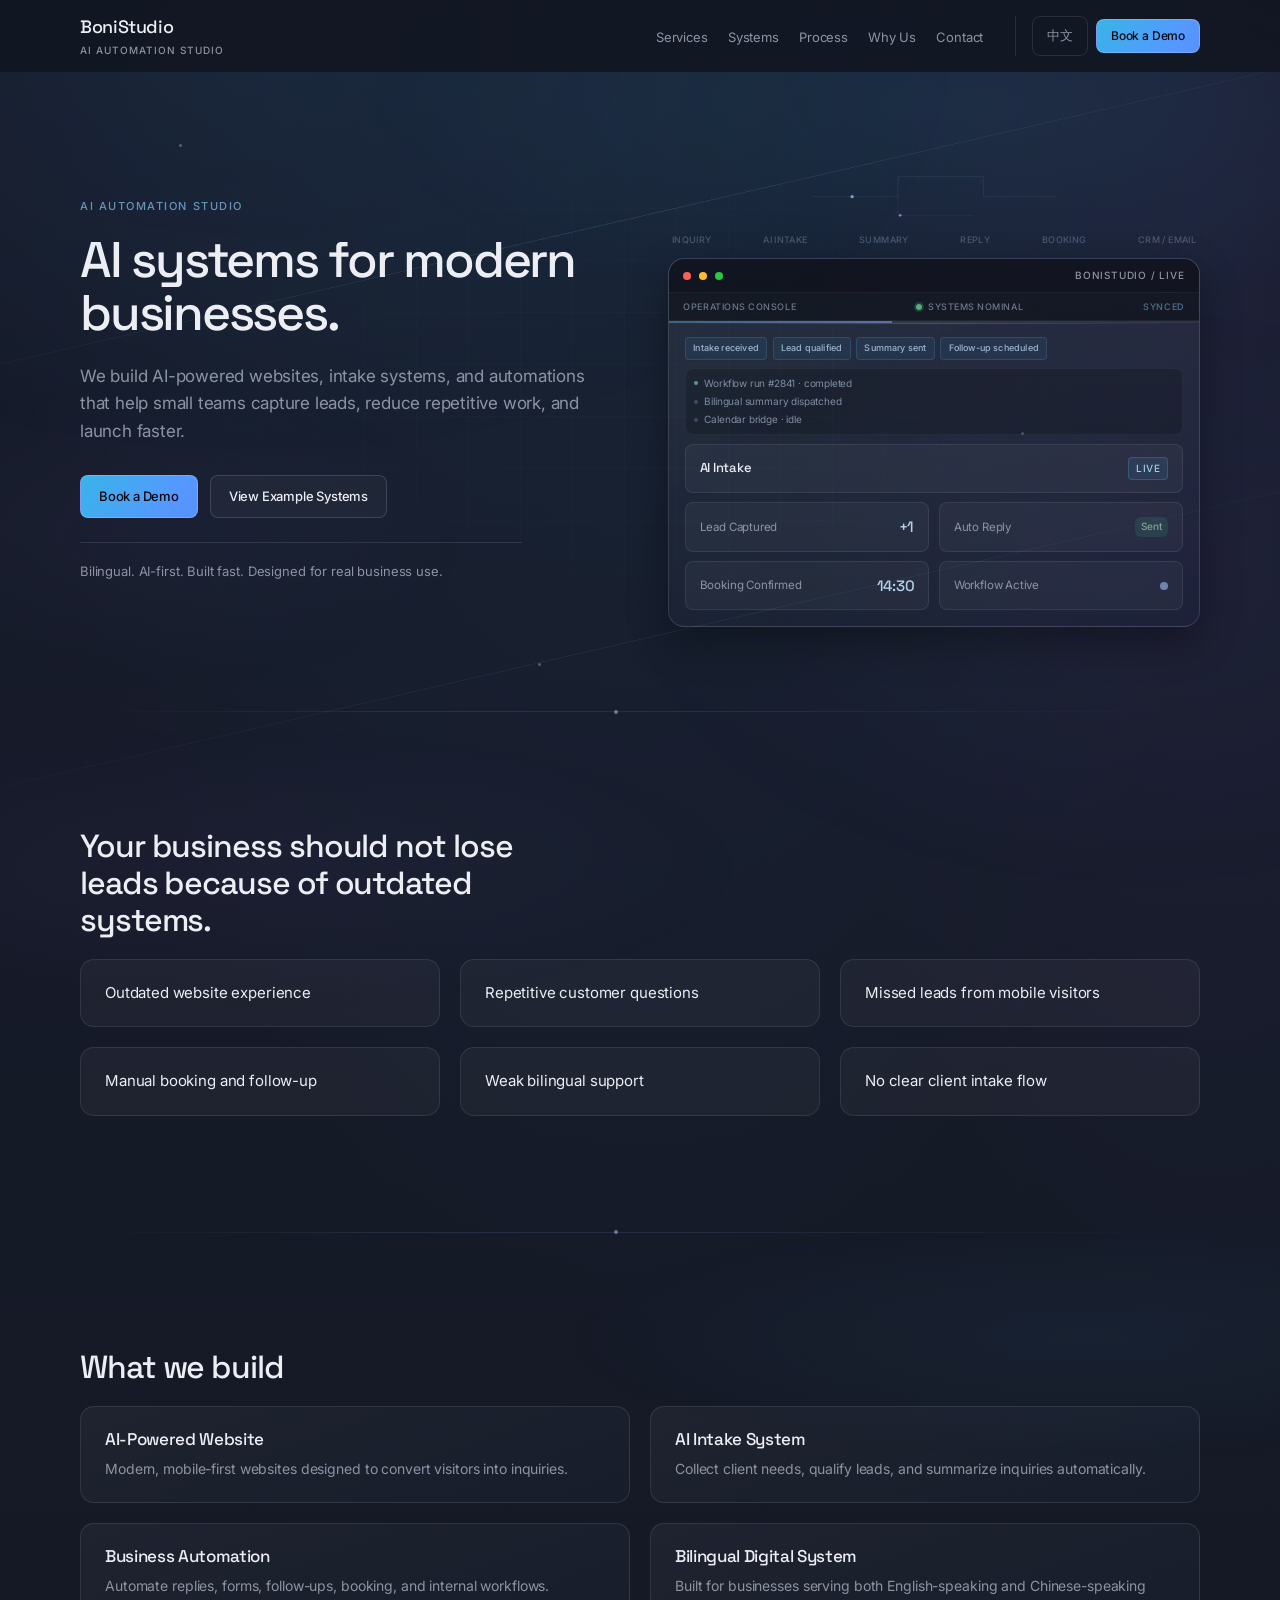
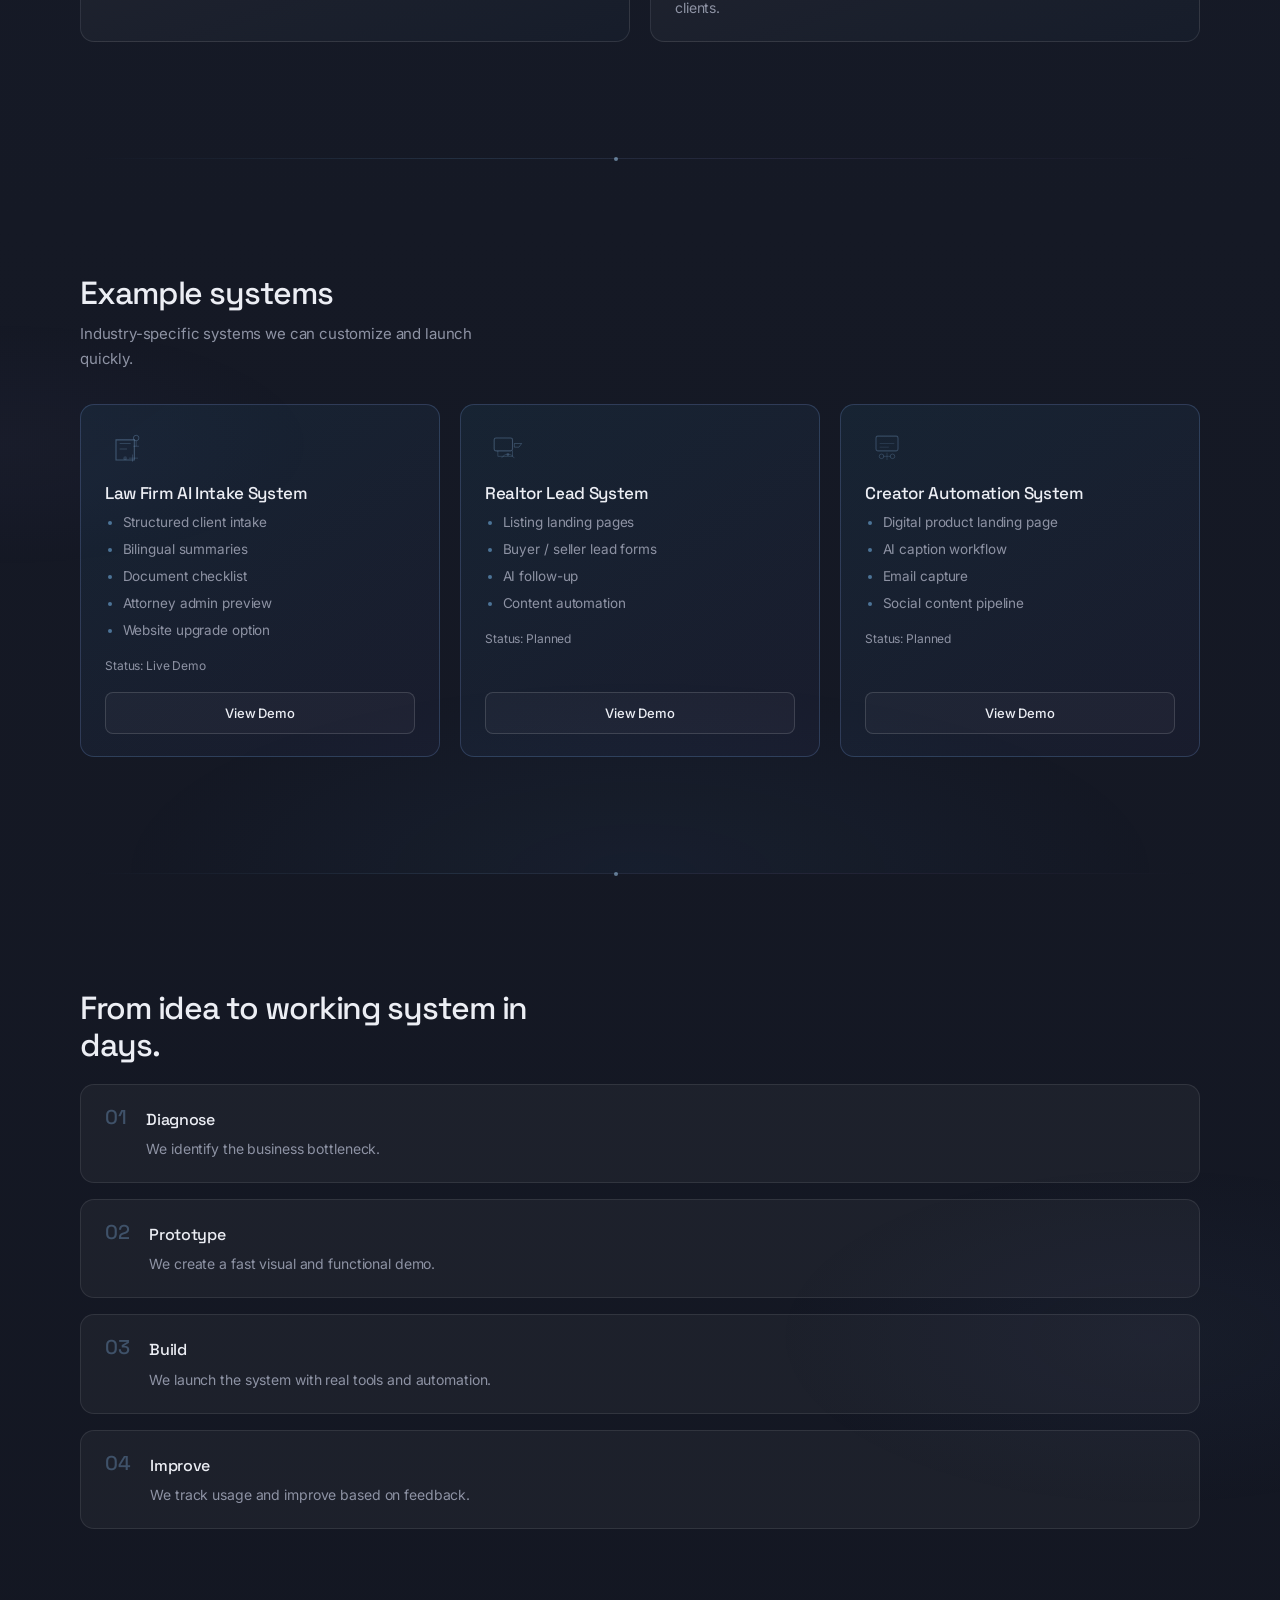
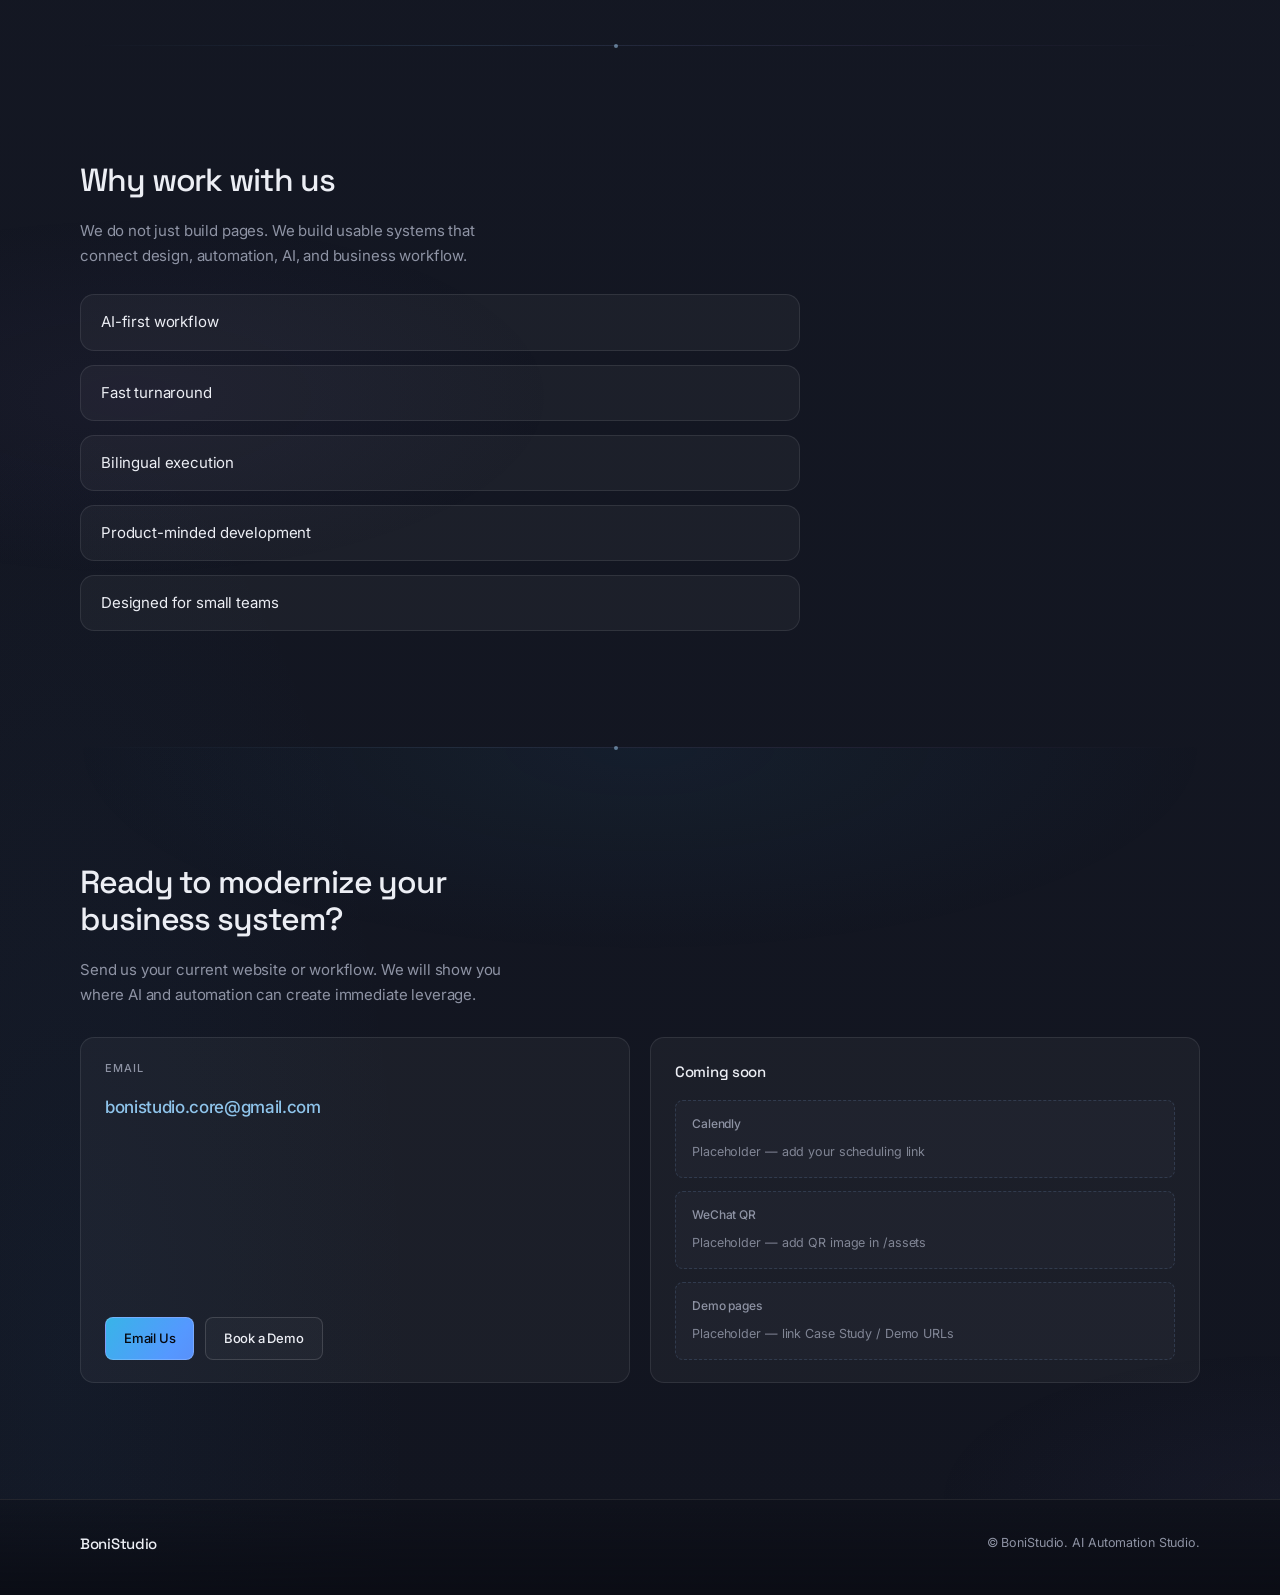
==== commit c7eecec8: "1" ====
--- a/index.html
+++ b/index.html
@@ -281,14 +281,14 @@
               </div>
               <h3 class="card__title" data-i18n="systems.law.title">Law Firm AI Intake System</h3>
               <ul class="card__list">
-                <li data-i18n="systems.law.f1">AI consultation intake</li>
-                <li data-i18n="systems.law.f2">Case type routing</li>
-                <li data-i18n="systems.law.f3">Appointment booking</li>
-                <li data-i18n="systems.law.f4">Bilingual FAQ</li>
-                <li data-i18n="systems.law.f5">Lead summary email</li>
+                <li data-i18n="systems.law.f1">Structured client intake</li>
+                <li data-i18n="systems.law.f2">Bilingual summaries</li>
+                <li data-i18n="systems.law.f3">Document checklist</li>
+                <li data-i18n="systems.law.f4">Attorney admin preview</li>
+                <li data-i18n="systems.law.f5">Website upgrade option</li>
               </ul>
-              <p class="card__status"><span data-i18n="systems.statusLabel">Status</span>: <span data-i18n="systems.law.status">Demo coming soon</span></p>
-              <a class="btn btn--secondary btn--full" href="#contact" data-i18n="systems.viewDemo">View Demo</a>
+              <p class="card__status"><span data-i18n="systems.statusLabel">Status</span>: <span data-i18n="systems.law.status">Live Demo</span></p>
+              <a class="btn btn--secondary btn--full" href="demo/law-firm-intake.html" data-i18n="systems.viewDemo">View Demo</a>
             </article>
             <article class="card card--system reveal">
               <div class="card__icon" aria-hidden="true">
@@ -308,7 +308,7 @@
                 <li data-i18n="systems.realtor.f4">Content automation</li>
               </ul>
               <p class="card__status"><span data-i18n="systems.statusLabel">Status</span>: <span data-i18n="systems.realtor.status">Planned</span></p>
-              <a class="btn btn--secondary btn--full" href="#contact" data-i18n="systems.viewDemo">View Demo</a>
+              <a class="btn btn--secondary btn--full" href="demo/law-firm-intake.html" data-i18n="systems.viewDemo">View Demo</a>
             </article>
             <article class="card card--system reveal">
               <div class="card__icon" aria-hidden="true">
@@ -328,7 +328,7 @@
                 <li data-i18n="systems.creator.f4">Social content pipeline</li>
               </ul>
               <p class="card__status"><span data-i18n="systems.statusLabel">Status</span>: <span data-i18n="systems.creator.status">Planned</span></p>
-              <a class="btn btn--secondary btn--full" href="#contact" data-i18n="systems.viewDemo">View Demo</a>
+              <a class="btn btn--secondary btn--full" href="demo/law-firm-intake.html" data-i18n="systems.viewDemo">View Demo</a>
             </article>
           </div>
         </div>
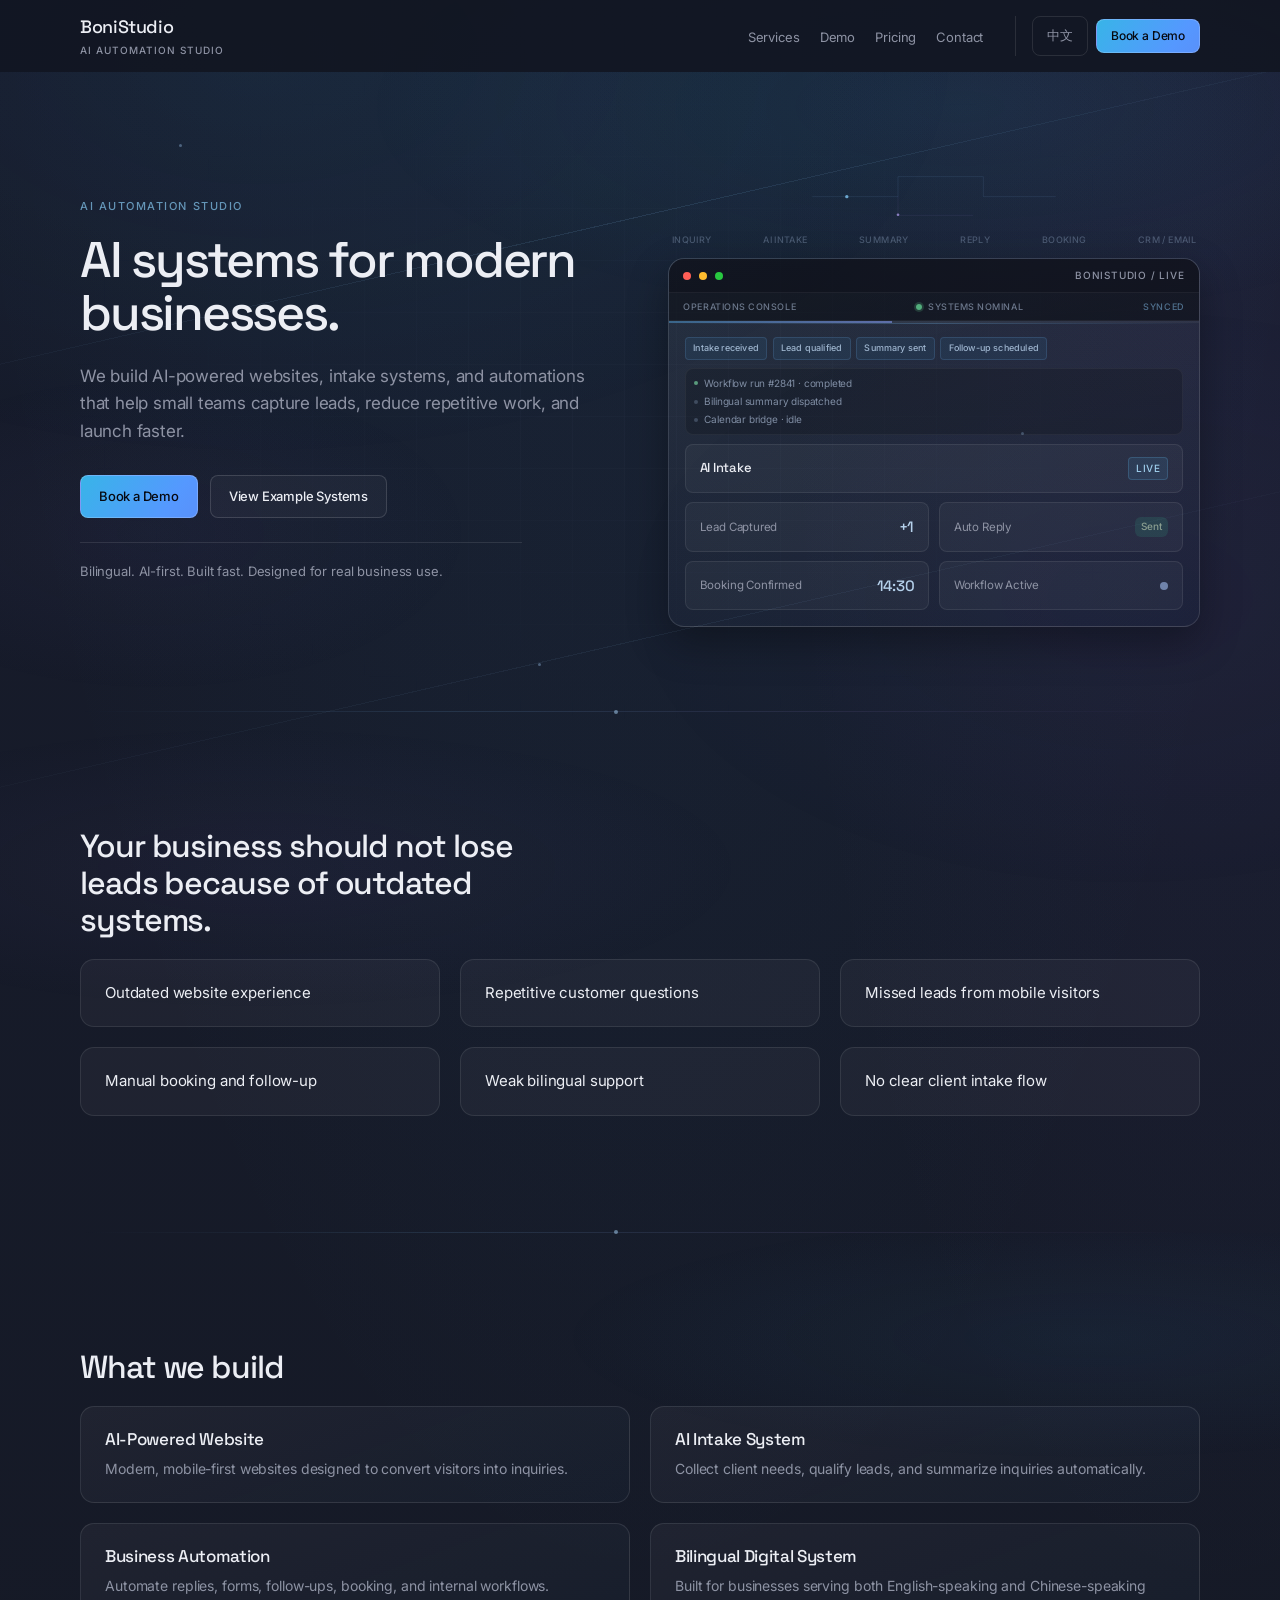
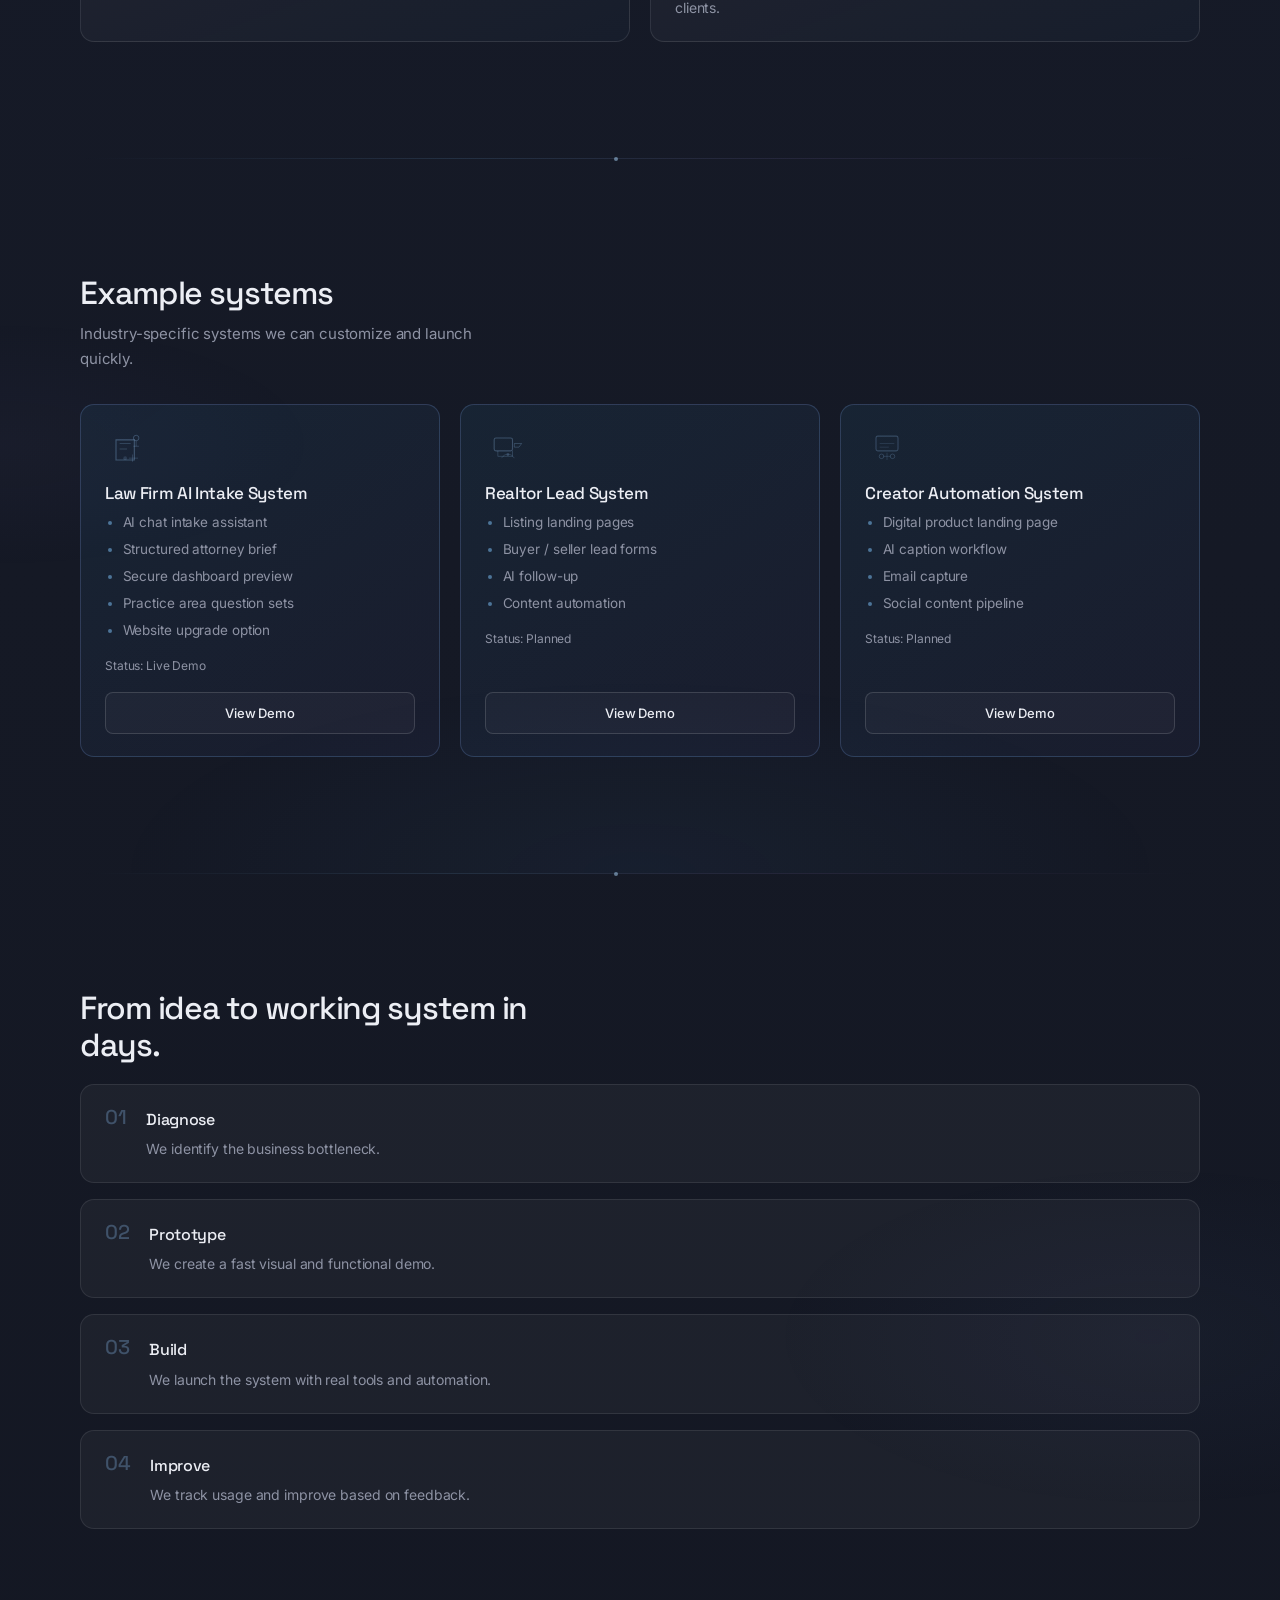
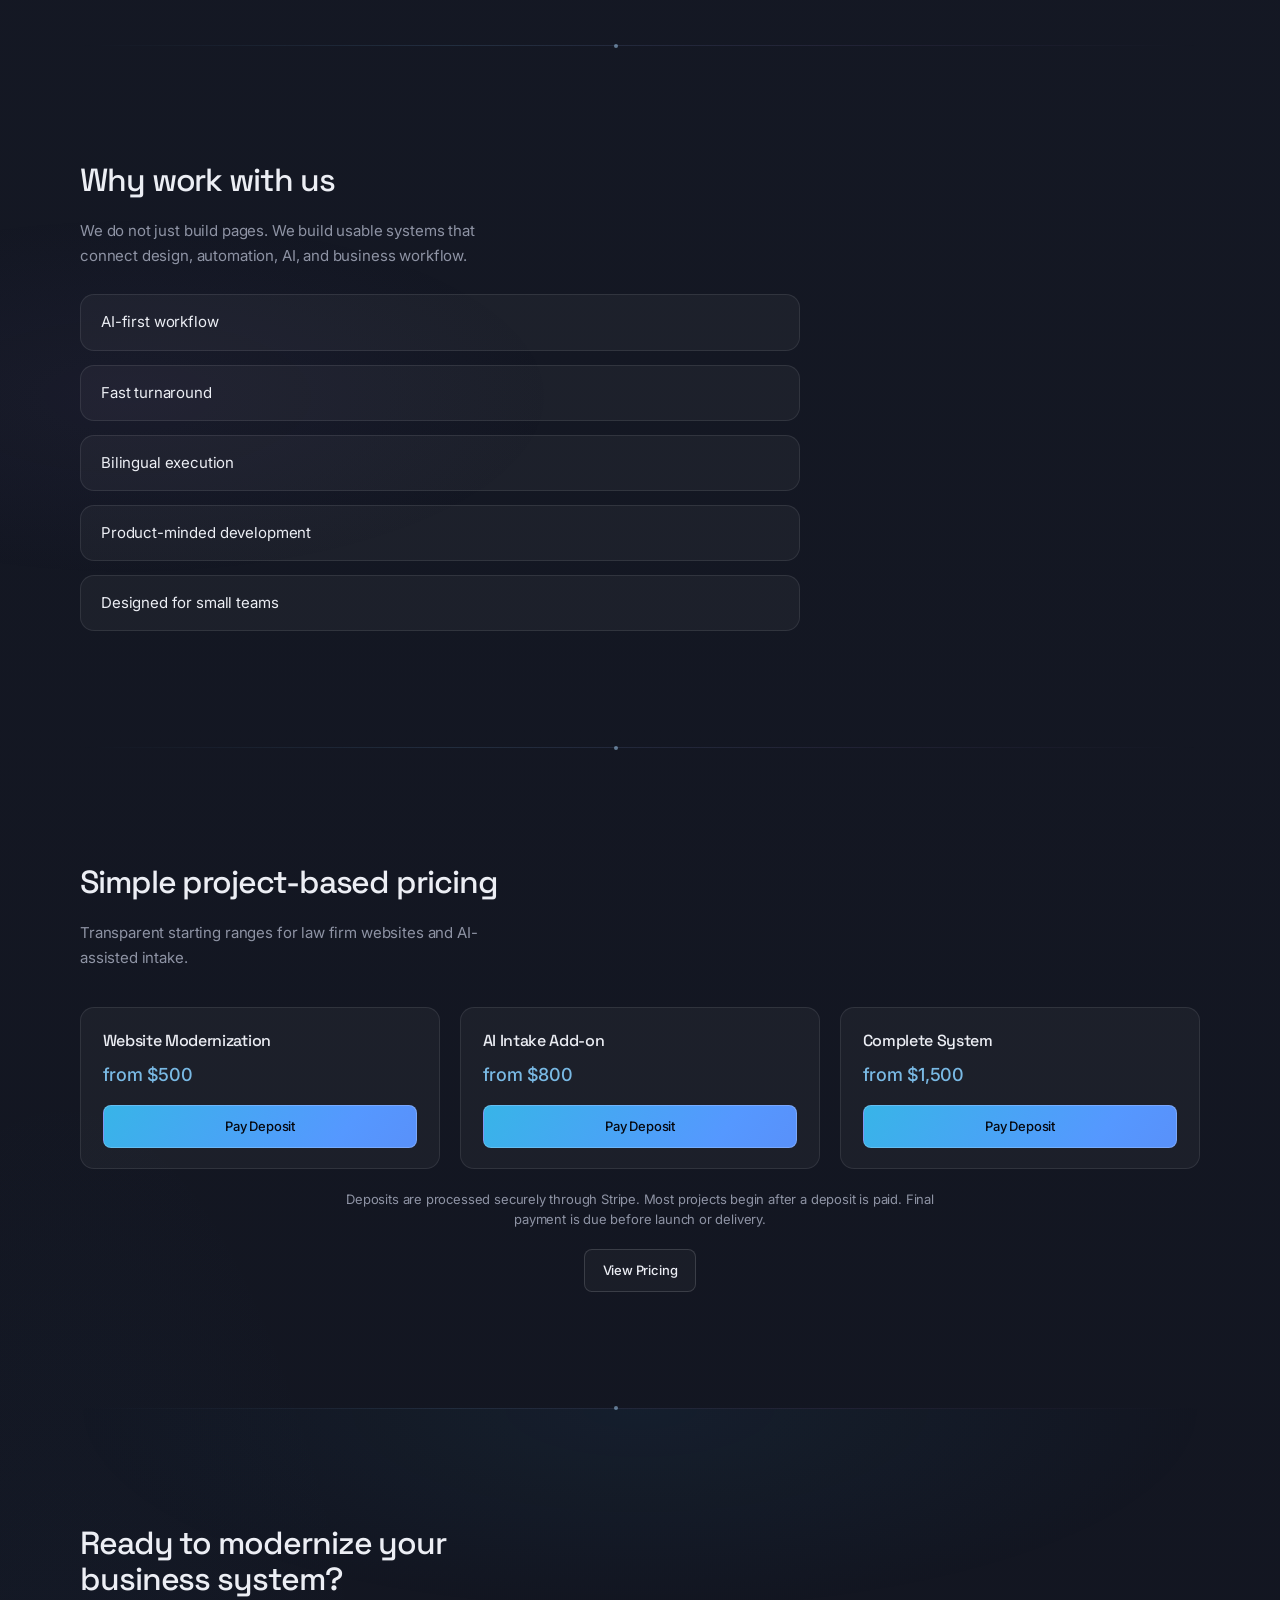
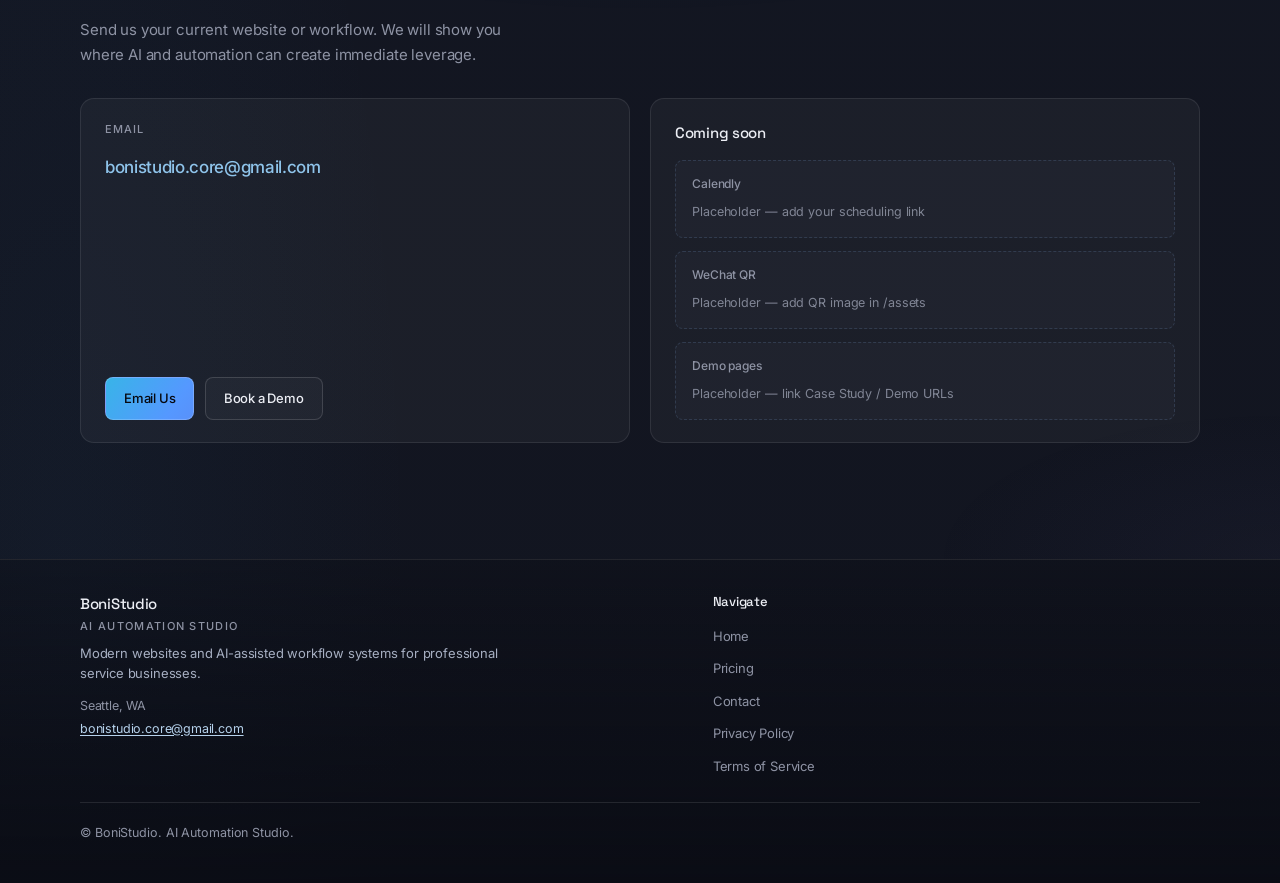
==== commit a34bbd65: "payment" ====
--- a/index.html
+++ b/index.html
@@ -3,9 +3,10 @@
   <head>
     <meta charset="UTF-8" />
     <meta name="viewport" content="width=device-width, initial-scale=1.0" />
-    <title>BoniStudio — AI Automation Studio</title>
+    <title data-i18n="meta.siteTitle">BoniStudio — AI Automation Studio</title>
     <meta
       name="description"
+      data-i18n="meta.siteDesc"
       content="AI-powered websites, intake systems, and automation tools for modern businesses, creators, and professional service teams."
     />
     <meta property="og:title" content="BoniStudio — AI Automation Studio" />
@@ -44,16 +45,15 @@
         <nav class="nav" id="nav" aria-label="Main">
           <ul class="nav__list">
             <li><a class="nav__link" href="#services" data-i18n="nav.services">Services</a></li>
-            <li><a class="nav__link" href="#systems" data-i18n="nav.systems">Systems</a></li>
-            <li><a class="nav__link" href="#process" data-i18n="nav.process">Process</a></li>
-            <li><a class="nav__link" href="#why" data-i18n="nav.why">Why Us</a></li>
-            <li><a class="nav__link" href="#contact" data-i18n="nav.contact">Contact</a></li>
+            <li><a class="nav__link" href="demo/law-firm-intake.html" data-i18n="nav.demo">Demo</a></li>
+            <li><a class="nav__link" href="pricing.html" data-i18n="nav.pricing">Pricing</a></li>
+            <li><a class="nav__link" href="contact.html" data-i18n="nav.contact">Contact</a></li>
           </ul>
           <div class="nav__actions">
             <button type="button" class="btn btn--ghost lang-toggle" id="langToggle" aria-label="Switch language">
               <span id="langToggleLabel">中文</span>
             </button>
-            <a class="btn btn--primary btn--sm" href="#contact" data-i18n="nav.bookDemo">Book a Demo</a>
+            <a class="btn btn--primary btn--sm" href="contact.html" data-i18n="nav.bookDemo">Book a Demo</a>
           </div>
         </nav>
         <button
@@ -81,8 +81,8 @@
               We build AI-powered websites, intake systems, and automations that help small teams capture leads, reduce repetitive work, and launch faster.
             </p>
             <div class="hero__actions">
-              <a class="btn btn--primary" href="#contact" data-i18n="hero.ctaPrimary">Book a Demo</a>
-              <a class="btn btn--secondary" href="#systems" data-i18n="hero.ctaSecondary">View Example Systems</a>
+              <a class="btn btn--primary" href="contact.html" data-i18n="hero.ctaPrimary">Book a Demo</a>
+              <a class="btn btn--secondary" href="demo/law-firm-intake.html" data-i18n="hero.ctaSecondary">View Example Systems</a>
             </div>
             <p class="hero__trust" data-i18n="hero.trust">Bilingual. AI-first. Built fast. Designed for real business use.</p>
           </div>
@@ -281,8 +281,8 @@
               </div>
               <h3 class="card__title" data-i18n="systems.law.title">Law Firm AI Intake System</h3>
               <ul class="card__list">
-                <li data-i18n="systems.law.f1">Structured client intake</li>
-                <li data-i18n="systems.law.f2">Bilingual summaries</li>
+                <li data-i18n="systems.law.f1">AI chat intake assistant</li>
+                <li data-i18n="systems.law.f2">Structured attorney brief</li>
                 <li data-i18n="systems.law.f3">Document checklist</li>
                 <li data-i18n="systems.law.f4">Attorney admin preview</li>
                 <li data-i18n="systems.law.f5">Website upgrade option</li>
@@ -401,6 +401,67 @@
         <span class="section-divider__dot"></span>
       </div>
 
+      <section class="section pricing-teaser">
+        <div class="container">
+          <h2 class="section__title reveal" data-i18n="home.pricingTeaser.title">Simple project-based pricing</h2>
+          <p class="section__lead reveal" data-i18n="home.pricingTeaser.lead">
+            Transparent starting ranges for law firm websites and AI-assisted intake.
+          </p>
+          <div class="grid grid--3 pricing-teaser__grid">
+            <article class="card pricing-teaser__card reveal">
+              <h3 class="pricing-teaser__card-title" data-i18n="home.pricingTeaser.c1t">Website Modernization</h3>
+              <p class="pricing-teaser__price" data-i18n="home.pricingTeaser.c1p">from $500</p>
+              <a
+                class="btn btn--primary btn--full pricing-teaser__pay"
+                href="https://buy.stripe.com/14A4gs5WB1Y2cRp4F6bAs02"
+                target="_blank"
+                rel="noopener noreferrer"
+                data-stripe="websiteDeposit"
+                data-i18n="home.pricingTeaser.payDeposit"
+                >Pay Deposit</a
+              >
+            </article>
+            <article class="card pricing-teaser__card reveal">
+              <h3 class="pricing-teaser__card-title" data-i18n="home.pricingTeaser.c2t">AI Intake Add-on</h3>
+              <p class="pricing-teaser__price" data-i18n="home.pricingTeaser.c2p">from $800</p>
+              <a
+                class="btn btn--primary btn--full pricing-teaser__pay"
+                href="https://buy.stripe.com/9B68wI84JgSWdVtdbCbAs01"
+                target="_blank"
+                rel="noopener noreferrer"
+                data-stripe="aiIntakeDeposit"
+                data-i18n="home.pricingTeaser.payDeposit"
+                >Pay Deposit</a
+              >
+            </article>
+            <article class="card pricing-teaser__card reveal">
+              <h3 class="pricing-teaser__card-title" data-i18n="home.pricingTeaser.c3t">Complete System</h3>
+              <p class="pricing-teaser__price" data-i18n="home.pricingTeaser.c3p">from $1,500</p>
+              <a
+                class="btn btn--primary btn--full pricing-teaser__pay"
+                href="https://buy.stripe.com/aFa6oA70FbyC9Fdb3ubAs00"
+                target="_blank"
+                rel="noopener noreferrer"
+                data-stripe="completeSystemDeposit"
+                data-i18n="home.pricingTeaser.payDeposit"
+                >Pay Deposit</a
+              >
+            </article>
+          </div>
+          <p class="pricing-teaser__payment-note reveal" data-i18n="pricing.paymentNote">
+            Deposits are processed securely through Stripe.
+          </p>
+          <div class="pricing-teaser__cta-wrap reveal">
+            <a class="btn btn--secondary" href="pricing.html" data-i18n="home.pricingTeaser.cta">View Pricing</a>
+          </div>
+        </div>
+      </section>
+
+      <div class="section-divider" aria-hidden="true">
+        <span class="section-divider__track"></span>
+        <span class="section-divider__dot"></span>
+      </div>
+
       <section class="section contact" id="contact">
         <div class="container">
           <h2 class="section__title reveal" data-i18n="contact.title">Ready to modernize your business system?</h2>
@@ -413,11 +474,7 @@
               <a class="contact__email" href="mailto:bonistudio.core@gmail.com">bonistudio.core@gmail.com</a>
               <div class="contact__actions">
                 <a class="btn btn--primary" href="mailto:bonistudio.core@gmail.com" data-i18n="contact.emailUs">Email Us</a>
-                <a
-                  class="btn btn--secondary"
-                  id="contactBookDemo"
-                  href="mailto:bonistudio.core@gmail.com?subject=Book%20a%20Demo"
-                  data-i18n="contact.bookDemo"
+                <a class="btn btn--secondary" id="contactBookDemo" href="contact.html" data-i18n="contact.bookDemo"
                   >Book a Demo</a
                 >
               </div>
@@ -444,9 +501,31 @@
       </section>
     </main>
 
-    <footer class="footer">
-      <div class="container footer__inner">
-        <p class="footer__brand">BoniStudio</p>
+    <footer class="footer site-footer">
+      <div class="container site-footer__grid">
+        <div class="site-footer__brand-block">
+          <p class="footer__brand">BoniStudio</p>
+          <p class="site-footer__tag" data-i18n="nav.tagline">AI Automation Studio</p>
+          <p class="site-footer__tagline" data-i18n="footer.tagline">
+            Modern websites and AI-assisted workflow systems for professional service businesses.
+          </p>
+          <p class="site-footer__meta" data-i18n="footer.location">Seattle, WA</p>
+          <p class="site-footer__meta">
+            <a href="mailto:bonistudio.core@gmail.com">bonistudio.core@gmail.com</a>
+          </p>
+        </div>
+        <div class="site-footer__nav-block">
+          <p class="site-footer__nav-title" data-i18n="footer.navTitle">Navigate</p>
+          <ul class="site-footer__links">
+            <li><a href="#top" data-i18n="footer.linkHome">Home</a></li>
+            <li><a href="pricing.html" data-i18n="footer.linkPricing">Pricing</a></li>
+            <li><a href="contact.html" data-i18n="footer.linkContact">Contact</a></li>
+            <li><a href="privacy.html" data-i18n="footer.linkPrivacy">Privacy Policy</a></li>
+            <li><a href="terms.html" data-i18n="footer.linkTerms">Terms of Service</a></li>
+          </ul>
+        </div>
+      </div>
+      <div class="container site-footer__bottom">
         <p class="footer__copy" data-i18n="footer.copy">© BoniStudio. AI Automation Studio.</p>
       </div>
     </footer>
--- a/styles.css
+++ b/styles.css
@@ -1509,6 +1509,372 @@
   color: var(--text-muted);
 }
 
+.site-footer__grid {
+  display: grid;
+  grid-template-columns: 1.2fr 1fr;
+  gap: 2rem 3rem;
+  align-items: start;
+  padding-bottom: 1.5rem;
+}
+
+@media (max-width: 720px) {
+  .site-footer__grid {
+    grid-template-columns: 1fr;
+  }
+}
+
+.site-footer__tag {
+  margin: 0.15rem 0 0.5rem;
+  font-size: 0.6875rem;
+  font-weight: 500;
+  letter-spacing: 0.12em;
+  text-transform: uppercase;
+  color: var(--text-muted);
+}
+
+.site-footer__tagline {
+  margin: 0 0 0.75rem;
+  font-size: 0.8125rem;
+  line-height: 1.55;
+  color: rgba(200, 210, 230, 0.82);
+  max-width: 28rem;
+}
+
+.site-footer__meta {
+  margin: 0.2rem 0;
+  font-size: 0.78125rem;
+  color: var(--text-muted);
+}
+
+.site-footer__meta a {
+  color: var(--accent-strong);
+  text-decoration: underline;
+  text-underline-offset: 0.15em;
+}
+
+.site-footer__nav-title {
+  margin: 0 0 0.65rem;
+  font-family: var(--font-display);
+  font-size: 0.8125rem;
+  font-weight: 500;
+  letter-spacing: var(--tracking-tight);
+  color: var(--text);
+}
+
+.site-footer__links {
+  display: flex;
+  flex-direction: column;
+  gap: 0.45rem;
+}
+
+.site-footer__links a {
+  font-size: 0.8125rem;
+  color: var(--text-muted);
+  transition: color 0.2s var(--ease-out);
+}
+
+.site-footer__links a:hover {
+  color: var(--accent-strong);
+}
+
+.site-footer__bottom {
+  padding-top: 1.25rem;
+  border-top: 1px solid var(--glass-border);
+}
+
+.pricing-teaser__grid {
+  margin-top: 0.5rem;
+}
+
+.pricing-teaser__card {
+  padding: 1.25rem 1.35rem;
+}
+
+.pricing-teaser__card-title {
+  font-family: var(--font-display);
+  font-size: 1rem;
+  font-weight: 500;
+  margin: 0 0 0.5rem;
+  letter-spacing: var(--tracking-tight);
+}
+
+.pricing-teaser__price {
+  margin: 0;
+  font-size: 1.125rem;
+  font-weight: 500;
+  color: rgba(130, 200, 245, 0.92);
+  letter-spacing: var(--tracking-tight);
+}
+
+.pricing-teaser__pay {
+  margin-top: 1rem;
+}
+
+.pricing-teaser__payment-note {
+  margin: 1.25rem auto 0;
+  max-width: 40rem;
+  text-align: center;
+  font-size: 0.8125rem;
+  line-height: 1.55;
+  color: var(--text-muted);
+}
+
+.pricing-teaser__cta-wrap {
+  margin-top: 1.25rem;
+  display: flex;
+  justify-content: center;
+}
+
+.contact-ready {
+  margin: 2rem 0 2.5rem;
+  padding: 1.35rem 1.5rem;
+  border-radius: var(--radius);
+  background: var(--glass);
+  border: 1px solid var(--glass-border);
+}
+
+.contact-ready__title {
+  font-family: var(--font-display);
+  font-size: 1.05rem;
+  font-weight: 500;
+  margin: 0 0 1rem;
+  letter-spacing: var(--tracking-tight);
+}
+
+.contact-ready__actions {
+  display: flex;
+  flex-wrap: wrap;
+  gap: 0.65rem;
+}
+
+.pricing-page__note--muted {
+  margin-top: 0.75rem;
+  font-size: 0.8125rem;
+  color: var(--text-muted);
+  border-style: dashed;
+}
+
+.page-main {
+  padding-top: calc(var(--header-h) + 2rem);
+  padding-bottom: 3rem;
+}
+
+.page-hero {
+  padding-bottom: 2rem;
+}
+
+.page-hero__title {
+  font-family: var(--font-display);
+  font-size: clamp(1.75rem, 4vw, 2.35rem);
+  font-weight: 500;
+  letter-spacing: var(--tracking-section);
+  margin: 0 0 0.75rem;
+  line-height: 1.15;
+}
+
+.page-hero__lead {
+  margin: 0;
+  font-size: 1.0625rem;
+  color: var(--text-muted);
+  max-width: 40rem;
+  line-height: 1.55;
+}
+
+.pricing-page__note {
+  margin: 0 0 2rem;
+  padding: 1rem 1.15rem;
+  border-radius: var(--radius);
+  background: var(--glass);
+  border: 1px solid var(--glass-border);
+  font-size: 0.875rem;
+  color: rgba(200, 210, 230, 0.88);
+  line-height: 1.55;
+}
+
+.pricing-page__grid {
+  display: grid;
+  grid-template-columns: repeat(3, 1fr);
+  gap: 1.25rem;
+}
+
+@media (max-width: 960px) {
+  .pricing-page__grid {
+    grid-template-columns: 1fr;
+  }
+}
+
+.pricing-card {
+  padding: 1.35rem 1.4rem;
+  border-radius: var(--radius);
+  background: var(--glass);
+  border: 1px solid var(--glass-border);
+  display: flex;
+  flex-direction: column;
+  min-height: 100%;
+}
+
+.pricing-card--featured {
+  border-color: rgba(120, 175, 235, 0.35);
+  box-shadow: 0 0 0 1px rgba(100, 170, 240, 0.06);
+}
+
+.pricing-card__title {
+  font-family: var(--font-display);
+  font-size: 1.05rem;
+  font-weight: 500;
+  margin: 0 0 0.35rem;
+}
+
+.pricing-card__price {
+  margin: 0 0 0.75rem;
+  font-size: 0.9375rem;
+  color: rgba(130, 200, 245, 0.9);
+  font-weight: 500;
+}
+
+.pricing-card__desc {
+  margin: 0 0 1rem;
+  font-size: 0.875rem;
+  color: var(--text-muted);
+  line-height: 1.55;
+}
+
+.pricing-card__includes {
+  margin: 0 0 0.4rem;
+  font-size: 0.72rem;
+  font-weight: 600;
+  text-transform: uppercase;
+  letter-spacing: 0.06em;
+  color: rgba(165, 200, 235, 0.85);
+}
+
+.pricing-card__list {
+  margin: 0;
+  padding-left: 1.1rem;
+  font-size: 0.84375rem;
+  color: rgba(200, 210, 230, 0.88);
+  flex: 1;
+}
+
+.pricing-card__list li {
+  margin-bottom: 0.35rem;
+}
+
+.pricing-card__cta {
+  margin-top: 1.15rem;
+  width: 100%;
+  text-align: center;
+}
+
+.pricing-maint {
+  margin-top: 1.5rem;
+}
+
+.contact-page__actions {
+  display: flex;
+  flex-wrap: wrap;
+  gap: 0.65rem;
+  margin: 1.5rem 0 2rem;
+}
+
+.contact-page__meta {
+  margin: 0.35rem 0;
+  font-size: 0.9375rem;
+  color: var(--text-muted);
+}
+
+.contact-page__meta a {
+  color: var(--accent-strong);
+  text-decoration: underline;
+  text-underline-offset: 0.15em;
+}
+
+.contact-form {
+  margin-top: 2rem;
+  padding: 1.5rem 1.5rem;
+  border-radius: var(--radius);
+  background: var(--glass);
+  border: 1px solid var(--glass-border);
+  max-width: 36rem;
+}
+
+.contact-form__title {
+  font-family: var(--font-display);
+  font-size: 1.05rem;
+  margin: 0 0 0.35rem;
+}
+
+.contact-form__hint {
+  margin: 0 0 1.25rem;
+  font-size: 0.8125rem;
+  color: var(--text-muted);
+  line-height: 1.5;
+}
+
+.contact-form__row {
+  margin-bottom: 1rem;
+}
+
+.contact-form__row label {
+  display: block;
+  font-size: 0.75rem;
+  font-weight: 500;
+  margin-bottom: 0.35rem;
+  color: rgba(200, 210, 230, 0.9);
+}
+
+.contact-form__row input,
+.contact-form__row select,
+.contact-form__row textarea {
+  width: 100%;
+  padding: 0.55rem 0.7rem;
+  font-family: var(--font-body);
+  font-size: 0.875rem;
+  color: var(--text);
+  background: rgba(0, 0, 0, 0.22);
+  border: 1px solid var(--glass-border);
+  border-radius: var(--radius-sm);
+}
+
+.contact-form__row textarea {
+  min-height: 120px;
+  resize: vertical;
+}
+
+.legal-page {
+  max-width: 44rem;
+}
+
+.legal-card {
+  padding: 1.5rem 1.6rem;
+  border-radius: var(--radius);
+  background: var(--glass);
+  border: 1px solid var(--glass-border);
+  margin-bottom: 1rem;
+}
+
+.legal-card h2 {
+  font-family: var(--font-display);
+  font-size: 1rem;
+  font-weight: 500;
+  margin: 0 0 0.65rem;
+  letter-spacing: var(--tracking-tight);
+  color: rgba(185, 215, 245, 0.95);
+}
+
+.legal-card p {
+  margin: 0;
+  font-size: 0.875rem;
+  line-height: 1.62;
+  color: rgba(200, 210, 230, 0.88);
+}
+
+.legal-updated {
+  margin: 0 0 1.25rem;
+  font-size: 0.8125rem;
+  color: var(--text-muted);
+}
+
 /* —— Scroll reveal —— (opacity + transform only; unobserve in JS) */
 .reveal {
   opacity: 0;
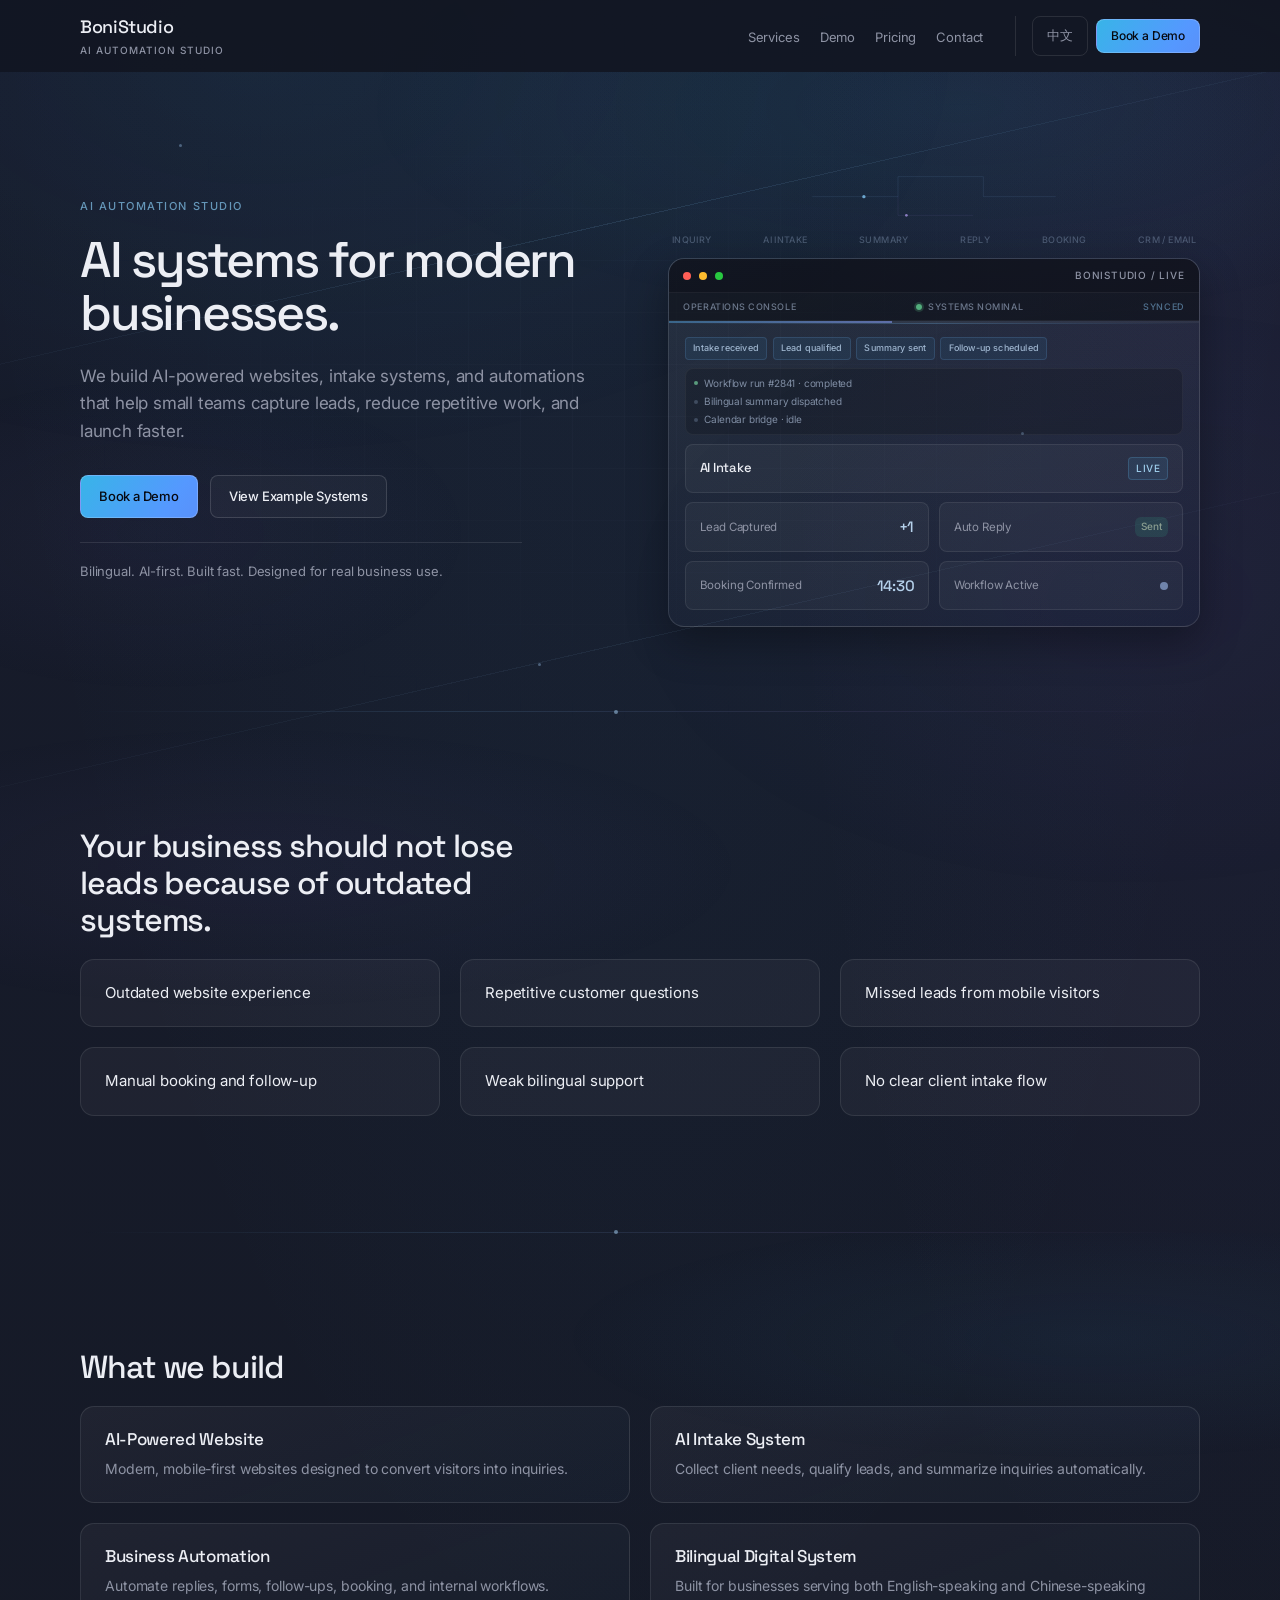
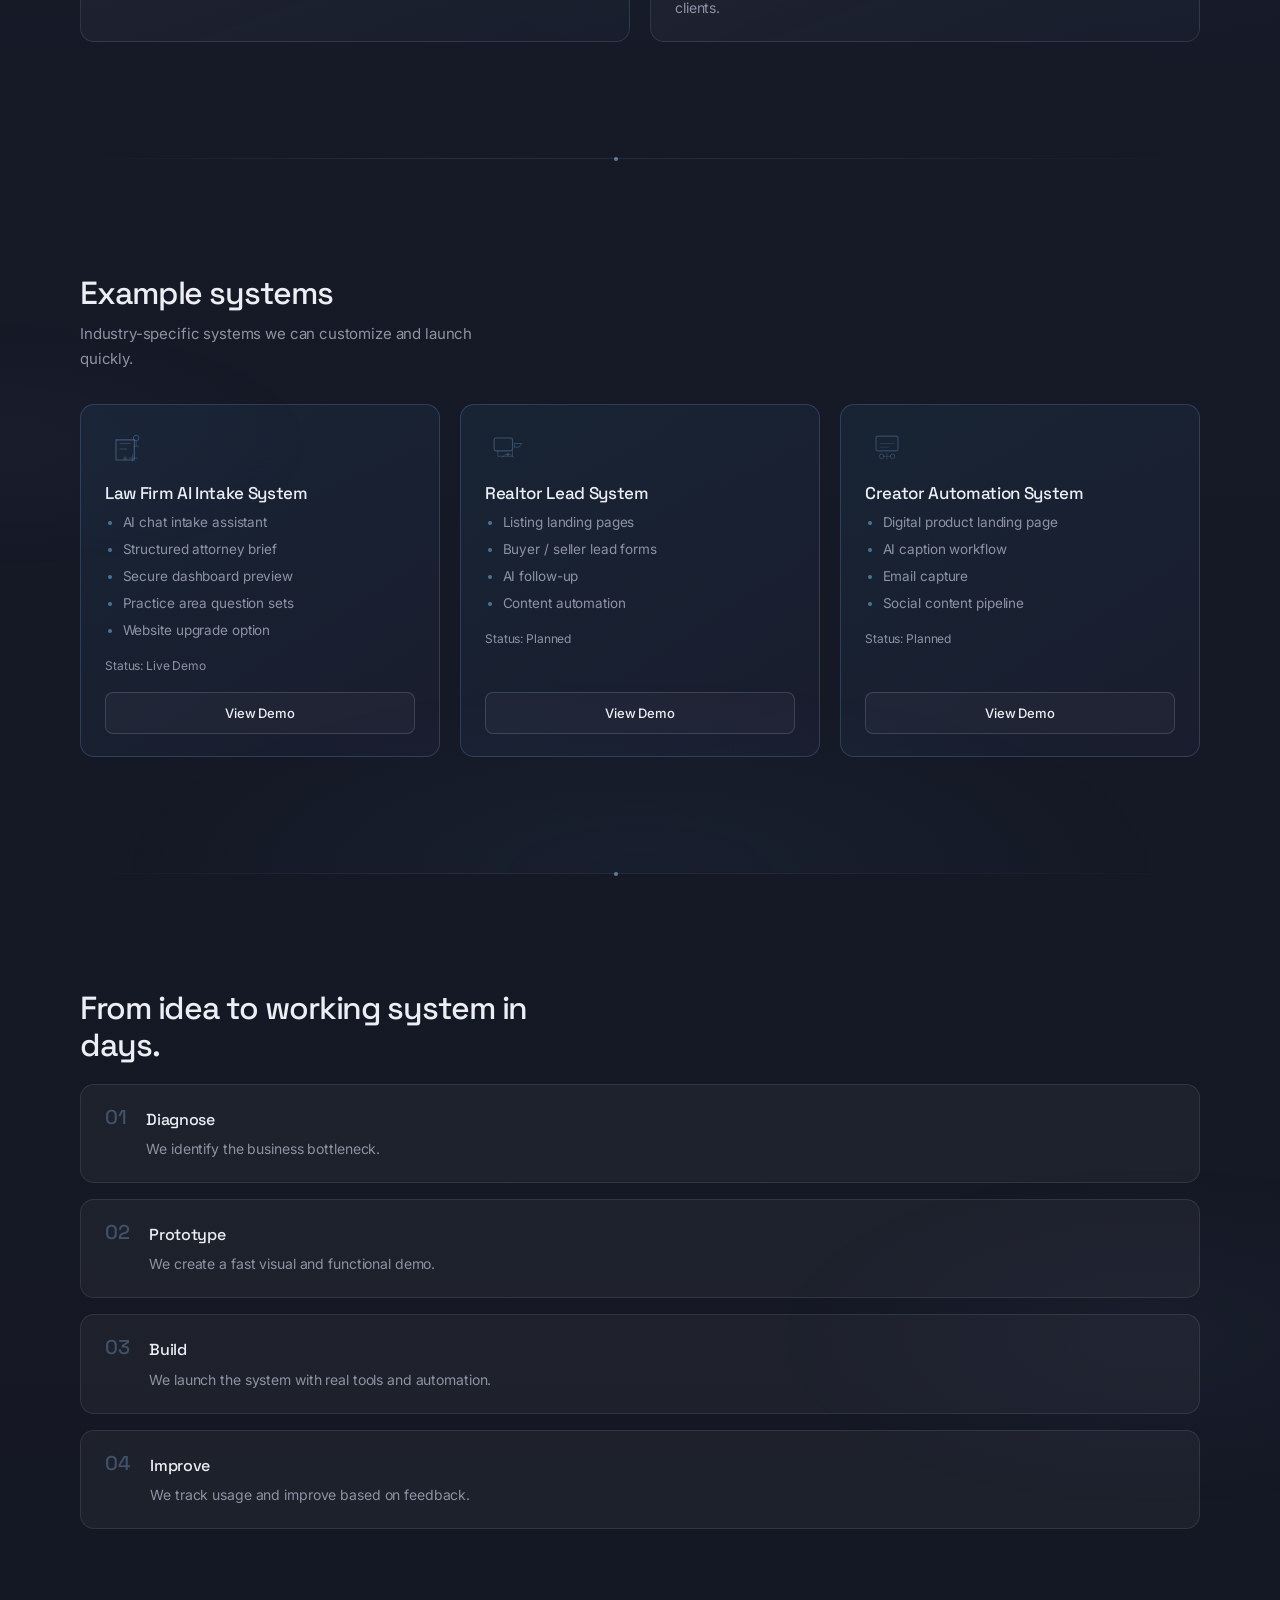
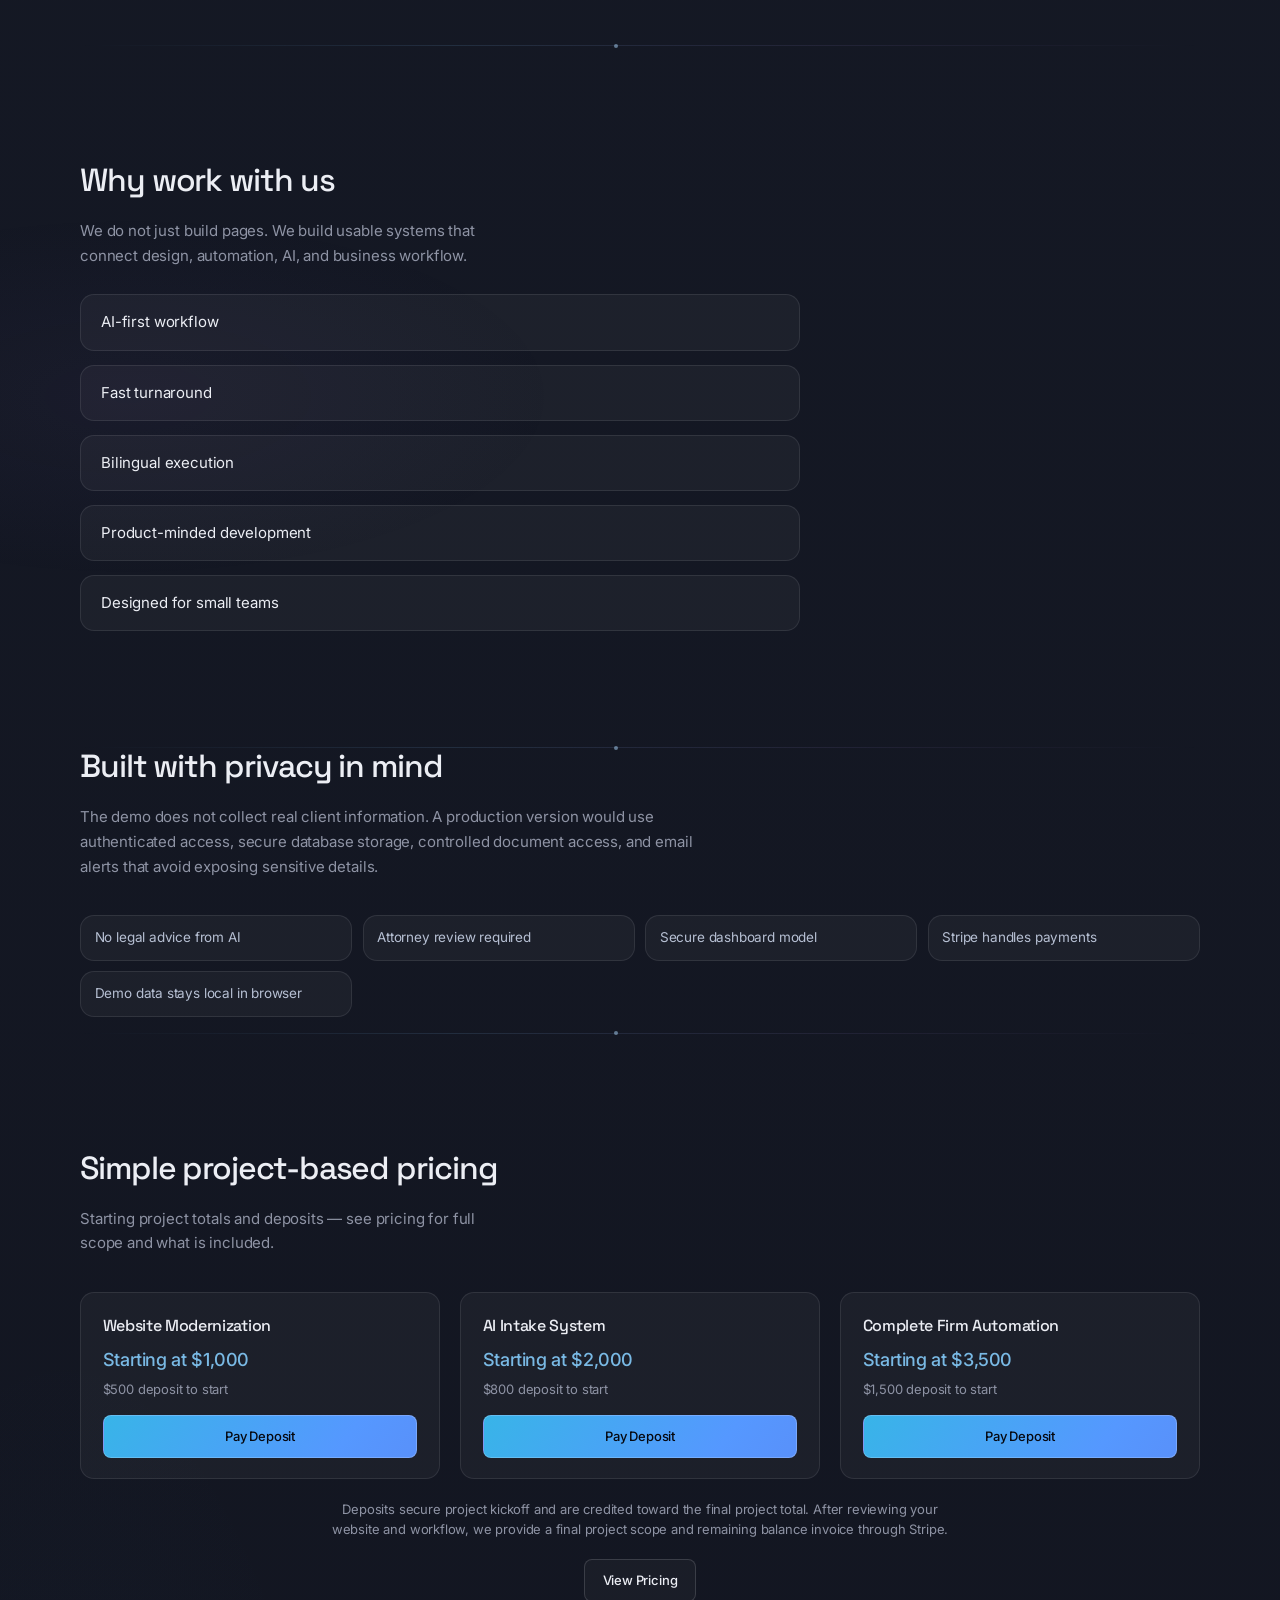
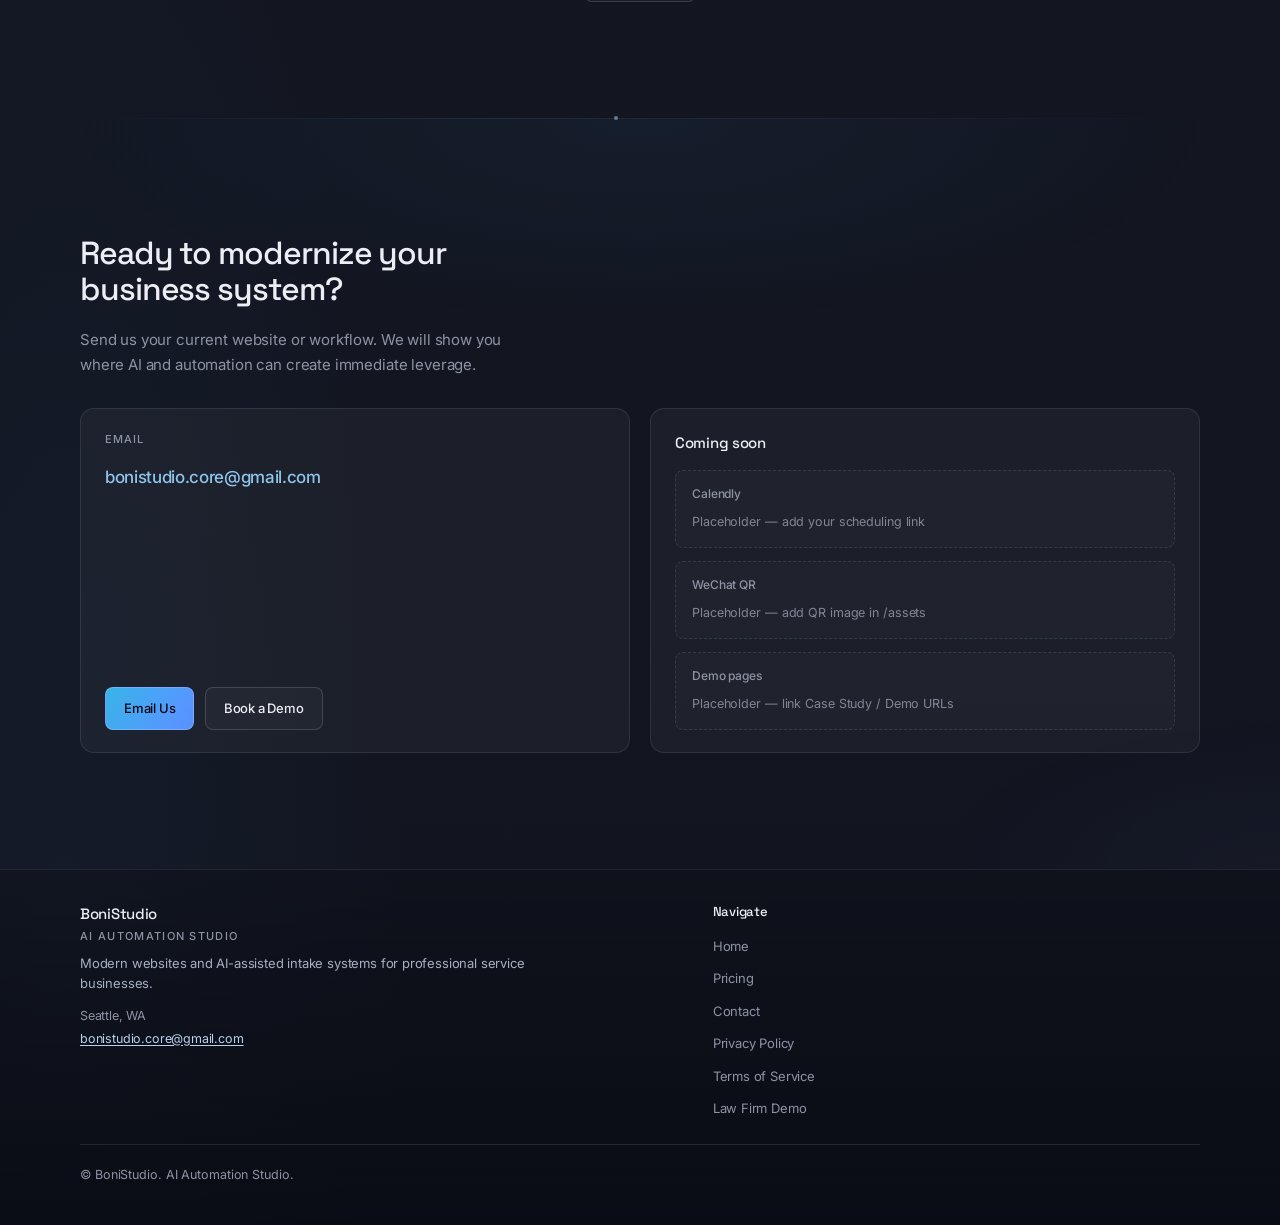
==== commit cdb7e9f2: "go" ====
--- a/index.html
+++ b/index.html
@@ -401,16 +401,38 @@
         <span class="section-divider__dot"></span>
       </div>
 
+      <section class="section trust reveal" id="trust" aria-labelledby="trust-home-title">
+        <div class="container">
+          <h2 id="trust-home-title" class="section__title" data-i18n="trust.title">Built with privacy in mind</h2>
+          <p class="section__lead reveal" data-i18n="trust.lead">
+            The demo does not collect real client information.
+          </p>
+          <ul class="trust__bullets">
+            <li class="card reveal" data-i18n="trust.b1">No legal advice from AI</li>
+            <li class="card reveal" data-i18n="trust.b2">Attorney review required</li>
+            <li class="card reveal" data-i18n="trust.b3">Secure dashboard model</li>
+            <li class="card reveal" data-i18n="trust.b4">Stripe handles payments</li>
+            <li class="card reveal" data-i18n="trust.b5">Demo data stays local in browser</li>
+          </ul>
+        </div>
+      </section>
+
+      <div class="section-divider" aria-hidden="true">
+        <span class="section-divider__track"></span>
+        <span class="section-divider__dot"></span>
+      </div>
+
       <section class="section pricing-teaser">
         <div class="container">
           <h2 class="section__title reveal" data-i18n="home.pricingTeaser.title">Simple project-based pricing</h2>
           <p class="section__lead reveal" data-i18n="home.pricingTeaser.lead">
-            Transparent starting ranges for law firm websites and AI-assisted intake.
+            Starting project totals and deposits — see pricing for full scope and what is included.
           </p>
           <div class="grid grid--3 pricing-teaser__grid">
             <article class="card pricing-teaser__card reveal">
               <h3 class="pricing-teaser__card-title" data-i18n="home.pricingTeaser.c1t">Website Modernization</h3>
-              <p class="pricing-teaser__price" data-i18n="home.pricingTeaser.c1p">from $500</p>
+              <p class="pricing-teaser__price" data-i18n="home.pricingTeaser.c1p">Starting at $1,000</p>
+              <p class="pricing-teaser__deposit" data-i18n="home.pricingTeaser.c1d">$500 deposit to start</p>
               <a
                 class="btn btn--primary btn--full pricing-teaser__pay"
                 href="https://buy.stripe.com/14A4gs5WB1Y2cRp4F6bAs02"
@@ -422,8 +444,9 @@
               >
             </article>
             <article class="card pricing-teaser__card reveal">
-              <h3 class="pricing-teaser__card-title" data-i18n="home.pricingTeaser.c2t">AI Intake Add-on</h3>
-              <p class="pricing-teaser__price" data-i18n="home.pricingTeaser.c2p">from $800</p>
+              <h3 class="pricing-teaser__card-title" data-i18n="home.pricingTeaser.c2t">AI Intake System</h3>
+              <p class="pricing-teaser__price" data-i18n="home.pricingTeaser.c2p">Starting at $2,000</p>
+              <p class="pricing-teaser__deposit" data-i18n="home.pricingTeaser.c2d">$800 deposit to start</p>
               <a
                 class="btn btn--primary btn--full pricing-teaser__pay"
                 href="https://buy.stripe.com/9B68wI84JgSWdVtdbCbAs01"
@@ -435,8 +458,9 @@
               >
             </article>
             <article class="card pricing-teaser__card reveal">
-              <h3 class="pricing-teaser__card-title" data-i18n="home.pricingTeaser.c3t">Complete System</h3>
-              <p class="pricing-teaser__price" data-i18n="home.pricingTeaser.c3p">from $1,500</p>
+              <h3 class="pricing-teaser__card-title" data-i18n="home.pricingTeaser.c3t">Complete Firm Automation</h3>
+              <p class="pricing-teaser__price" data-i18n="home.pricingTeaser.c3p">Starting at $3,500</p>
+              <p class="pricing-teaser__deposit" data-i18n="home.pricingTeaser.c3d">$1,500 deposit to start</p>
               <a
                 class="btn btn--primary btn--full pricing-teaser__pay"
                 href="https://buy.stripe.com/aFa6oA70FbyC9Fdb3ubAs00"
@@ -449,7 +473,7 @@
             </article>
           </div>
           <p class="pricing-teaser__payment-note reveal" data-i18n="pricing.paymentNote">
-            Deposits are processed securely through Stripe.
+            Deposits secure project kickoff and are credited toward the final project total.
           </p>
           <div class="pricing-teaser__cta-wrap reveal">
             <a class="btn btn--secondary" href="pricing.html" data-i18n="home.pricingTeaser.cta">View Pricing</a>
@@ -507,7 +531,7 @@
           <p class="footer__brand">BoniStudio</p>
           <p class="site-footer__tag" data-i18n="nav.tagline">AI Automation Studio</p>
           <p class="site-footer__tagline" data-i18n="footer.tagline">
-            Modern websites and AI-assisted workflow systems for professional service businesses.
+            Modern websites and AI-assisted intake systems for professional service businesses.
           </p>
           <p class="site-footer__meta" data-i18n="footer.location">Seattle, WA</p>
           <p class="site-footer__meta">
@@ -522,6 +546,7 @@
             <li><a href="contact.html" data-i18n="footer.linkContact">Contact</a></li>
             <li><a href="privacy.html" data-i18n="footer.linkPrivacy">Privacy Policy</a></li>
             <li><a href="terms.html" data-i18n="footer.linkTerms">Terms of Service</a></li>
+            <li><a href="demo/law-firm-intake.html" data-i18n="footer.linkDemo">Law Firm Demo</a></li>
           </ul>
         </div>
       </div>
--- a/styles.css
+++ b/styles.css
@@ -1625,6 +1625,13 @@
   justify-content: center;
 }
 
+.pricing-teaser__deposit {
+  margin: 0.35rem 0 0;
+  font-size: 0.8125rem;
+  color: var(--text-muted);
+  line-height: 1.45;
+}
+
 .contact-ready {
   margin: 2rem 0 2.5rem;
   padding: 1.35rem 1.5rem;
@@ -1681,7 +1688,7 @@
 }
 
 .pricing-page__note {
-  margin: 0 0 2rem;
+  margin: 0 0 1.25rem;
   padding: 1rem 1.15rem;
   border-radius: var(--radius);
   background: var(--glass);
@@ -1691,6 +1698,104 @@
   line-height: 1.55;
 }
 
+.pricing-flow {
+  margin: 0 0 2rem;
+  padding: 1.25rem 1.35rem;
+  border-radius: var(--radius);
+  background: var(--glass);
+  border: 1px solid var(--glass-border);
+}
+
+.pricing-flow__title {
+  font-family: var(--font-display);
+  font-size: 1.05rem;
+  font-weight: 500;
+  margin: 0 0 0.85rem;
+  letter-spacing: var(--tracking-tight);
+}
+
+.pricing-flow__steps {
+  margin: 0;
+  padding-left: 1.25rem;
+  font-size: 0.875rem;
+  color: rgba(200, 210, 230, 0.9);
+  line-height: 1.55;
+}
+
+.pricing-flow__steps li {
+  margin-bottom: 0.5rem;
+}
+
+.pricing-flow__steps li:last-child {
+  margin-bottom: 0;
+}
+
+.trust {
+  padding-top: 0;
+  padding-bottom: 1rem;
+}
+
+.trust .section__lead {
+  max-width: 40rem;
+}
+
+.trust__bullets {
+  list-style: none;
+  margin: 1rem 0 0;
+  padding: 0;
+  display: grid;
+  grid-template-columns: repeat(auto-fill, minmax(240px, 1fr));
+  gap: 0.65rem;
+}
+
+.trust__bullets li {
+  margin: 0;
+  padding: 0.75rem 0.85rem;
+  font-size: 0.84375rem;
+  line-height: 1.45;
+  color: rgba(200, 210, 230, 0.9);
+}
+
+.trust--compact {
+  margin: 0 0 2rem;
+  padding: 1.25rem 1.35rem;
+  border-radius: var(--radius);
+  background: var(--glass);
+  border: 1px solid var(--glass-border);
+}
+
+.trust--compact .trust__title {
+  font-family: var(--font-display);
+  font-size: 1.05rem;
+  font-weight: 500;
+  margin: 0 0 0.65rem;
+  letter-spacing: var(--tracking-tight);
+}
+
+.trust--compact .trust__lead {
+  margin: 0 0 0.85rem;
+  font-size: 0.875rem;
+  color: var(--text-muted);
+  line-height: 1.55;
+}
+
+.trust--compact .trust__bullets {
+  margin: 0;
+  padding: 0;
+  list-style: disc;
+  padding-left: 1.15rem;
+  display: block;
+}
+
+.trust--compact .trust__bullets li {
+  padding: 0;
+  margin-bottom: 0.35rem;
+  background: none;
+  border: none;
+  display: list-item;
+  color: rgba(200, 210, 230, 0.88);
+}
+
 .pricing-page__grid {
   display: grid;
   grid-template-columns: repeat(3, 1fr);
@@ -1730,6 +1835,21 @@
   font-size: 0.9375rem;
   color: rgba(130, 200, 245, 0.9);
   font-weight: 500;
+}
+
+.pricing-card__start {
+  margin: 0;
+  font-size: 1.0625rem;
+  font-weight: 500;
+  color: rgba(130, 200, 245, 0.92);
+  letter-spacing: var(--tracking-tight);
+}
+
+.pricing-card__deposit {
+  margin: 0.25rem 0 1rem;
+  font-size: 0.8125rem;
+  color: var(--text-muted);
+  line-height: 1.45;
 }
 
 .pricing-card__desc {
@@ -1758,6 +1878,15 @@
 
 .pricing-card__list li {
   margin-bottom: 0.35rem;
+}
+
+.pricing-card__includes--not {
+  margin-top: 0.85rem;
+  color: rgba(190, 155, 155, 0.75);
+}
+
+.pricing-card__list--not {
+  color: rgba(185, 195, 215, 0.62);
 }
 
 .pricing-card__cta {
@@ -1867,6 +1996,16 @@
   font-size: 0.875rem;
   line-height: 1.62;
   color: rgba(200, 210, 230, 0.88);
+}
+
+.legal-card--emphasis {
+  border-color: rgba(120, 175, 235, 0.35);
+  background: rgba(18, 22, 34, 0.65);
+}
+
+.legal-card--emphasis p {
+  font-size: 0.875rem;
+  color: rgba(210, 220, 240, 0.95);
 }
 
 .legal-updated {
@@ -2012,6 +2151,22 @@
   .mockup {
     box-shadow: 0 12px 28px rgba(0, 0, 0, 0.28);
   }
+
+  .btn:not(.btn--sm),
+  .pricing-card__cta,
+  .pricing-teaser__pay,
+  .contact-ready__actions .btn,
+  .contact-page__actions .btn {
+    min-height: 44px;
+    align-items: center;
+    display: inline-flex;
+    justify-content: center;
+  }
+
+  .lang-toggle {
+    min-height: 44px;
+    padding-inline: 1rem;
+  }
 }
 
 @media (max-width: 380px) {
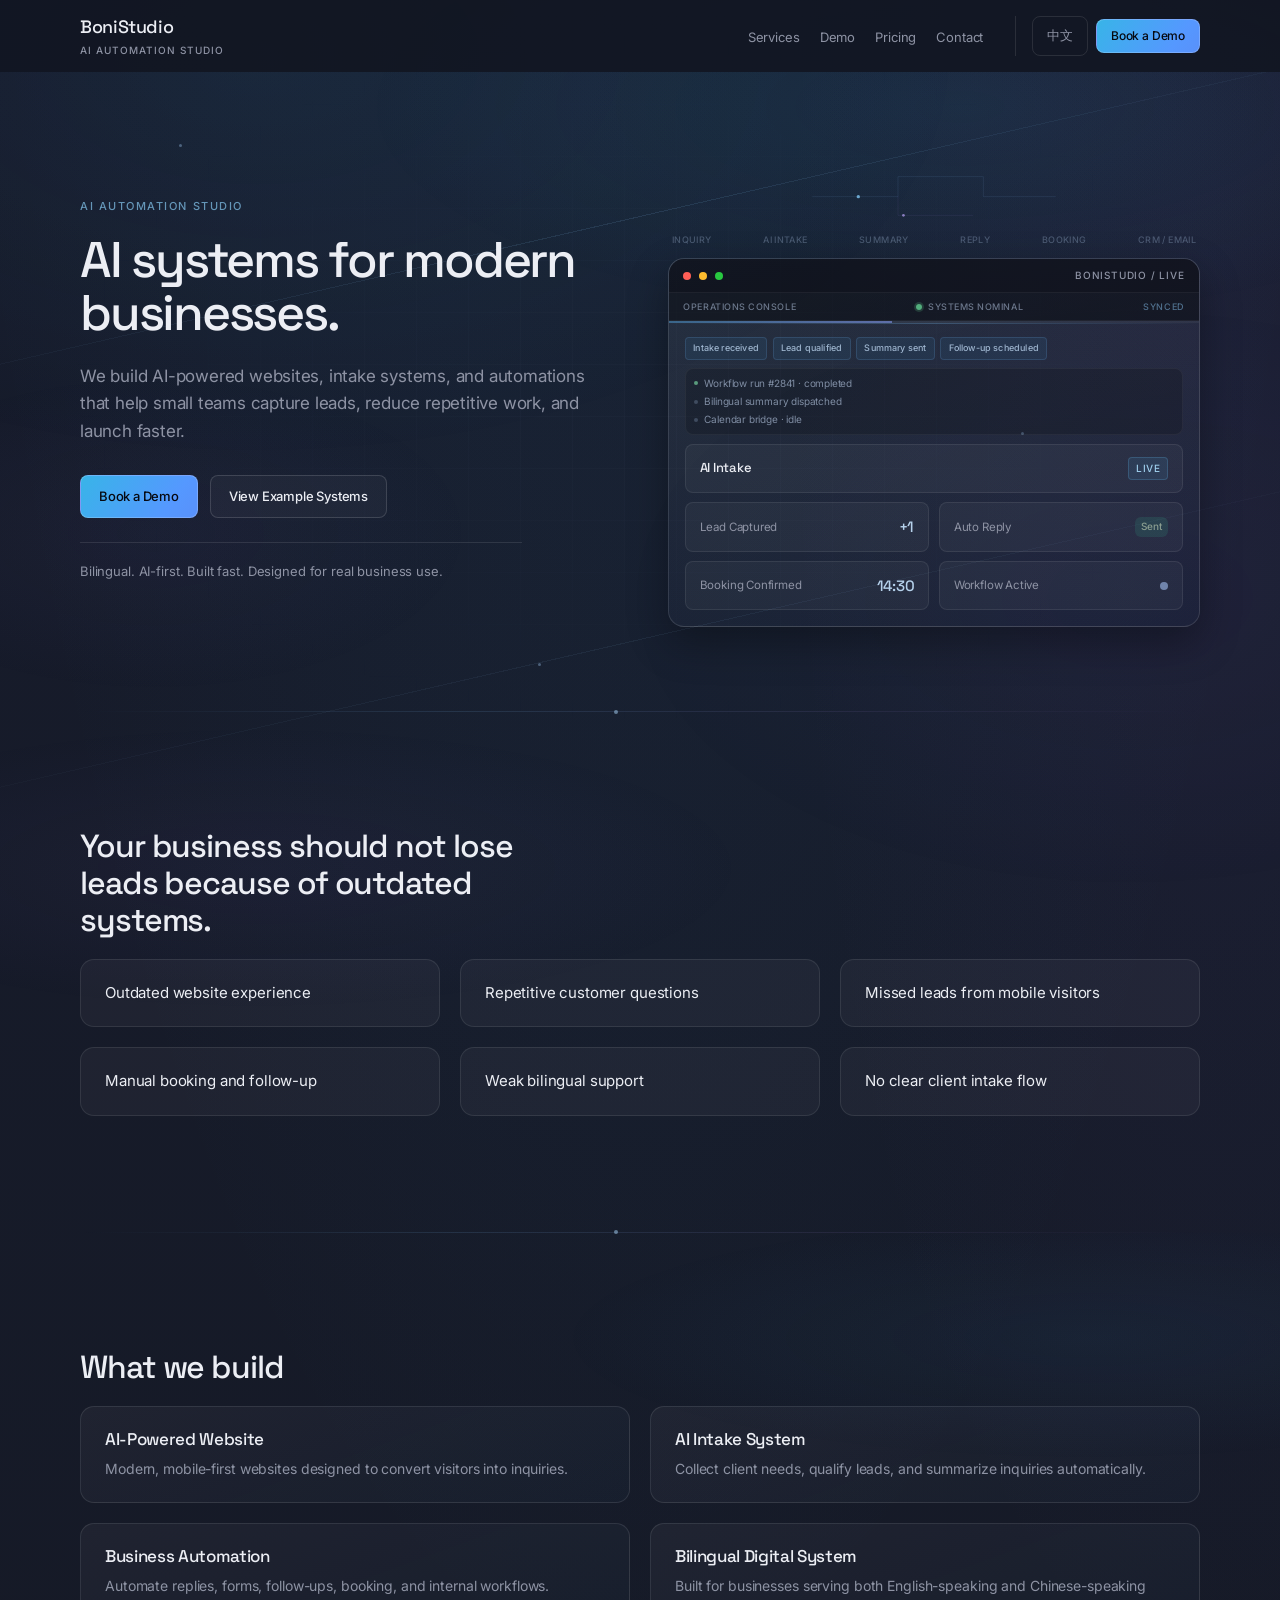
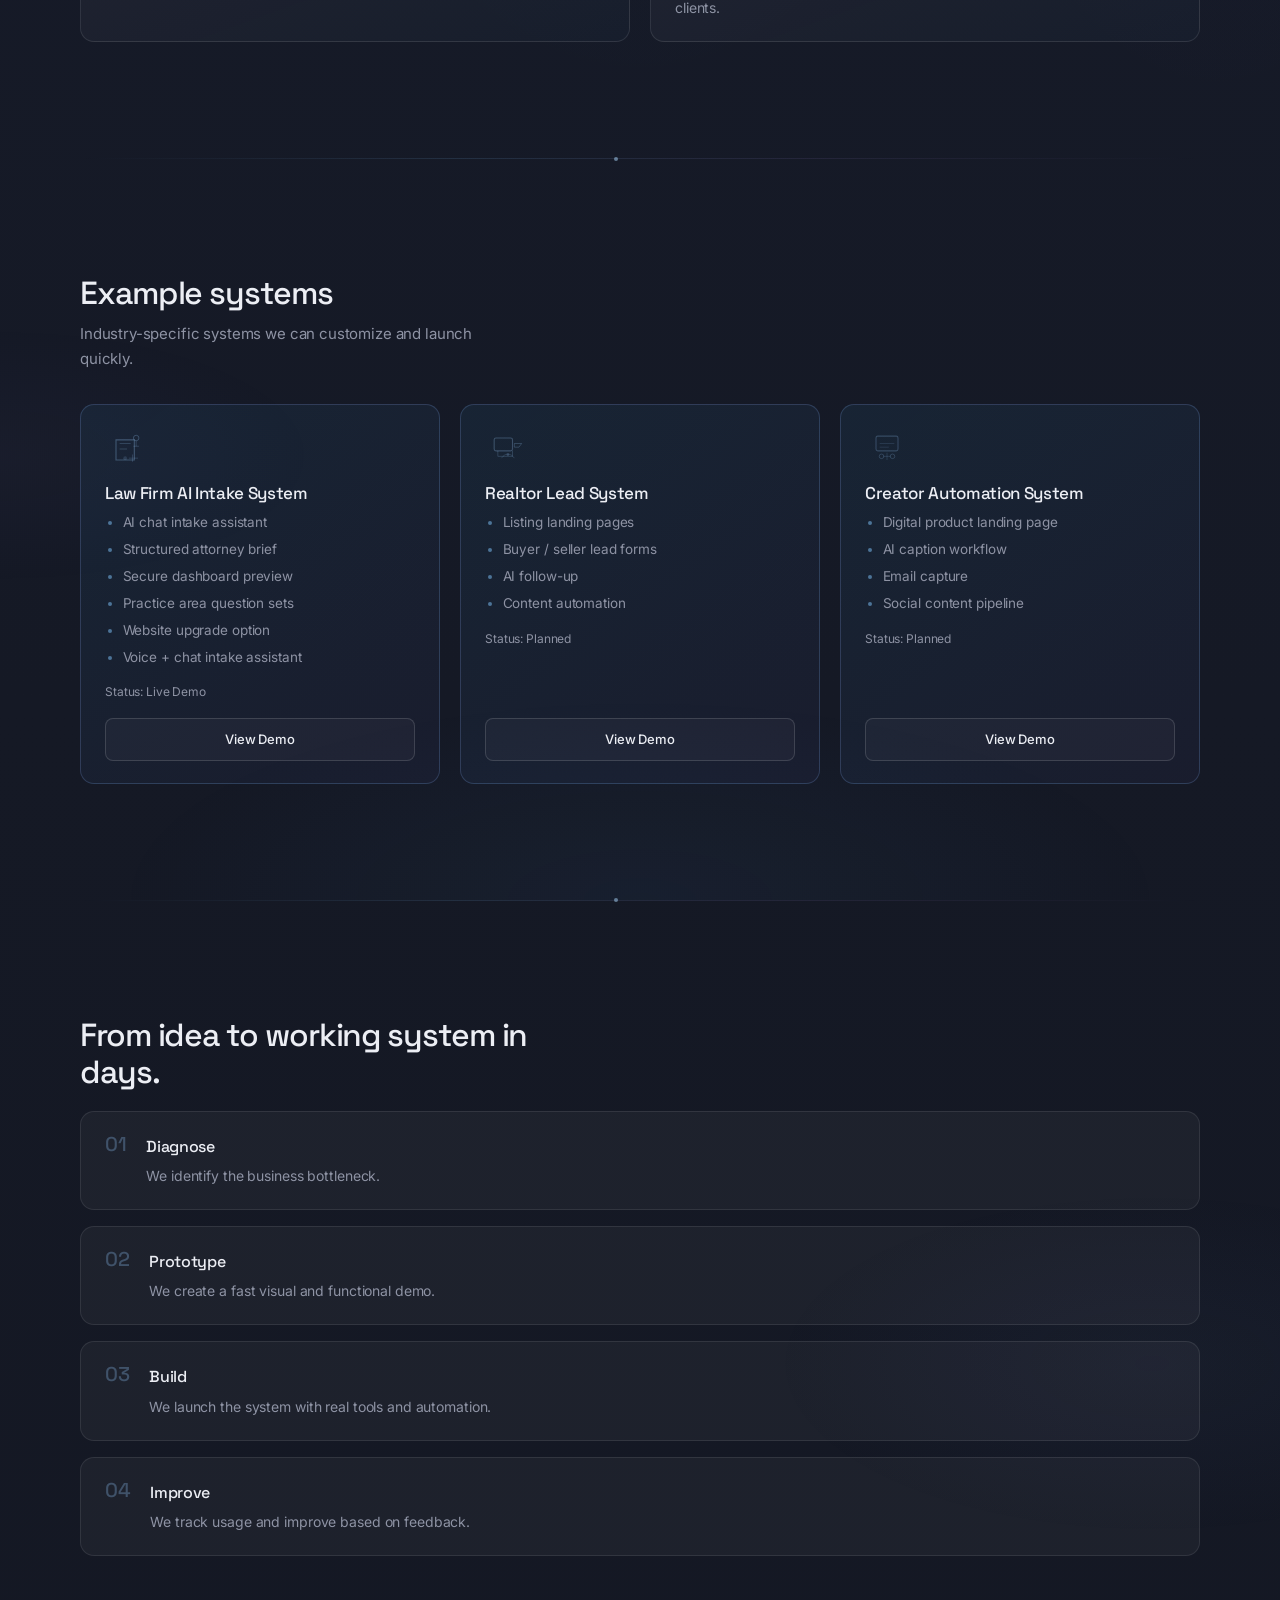
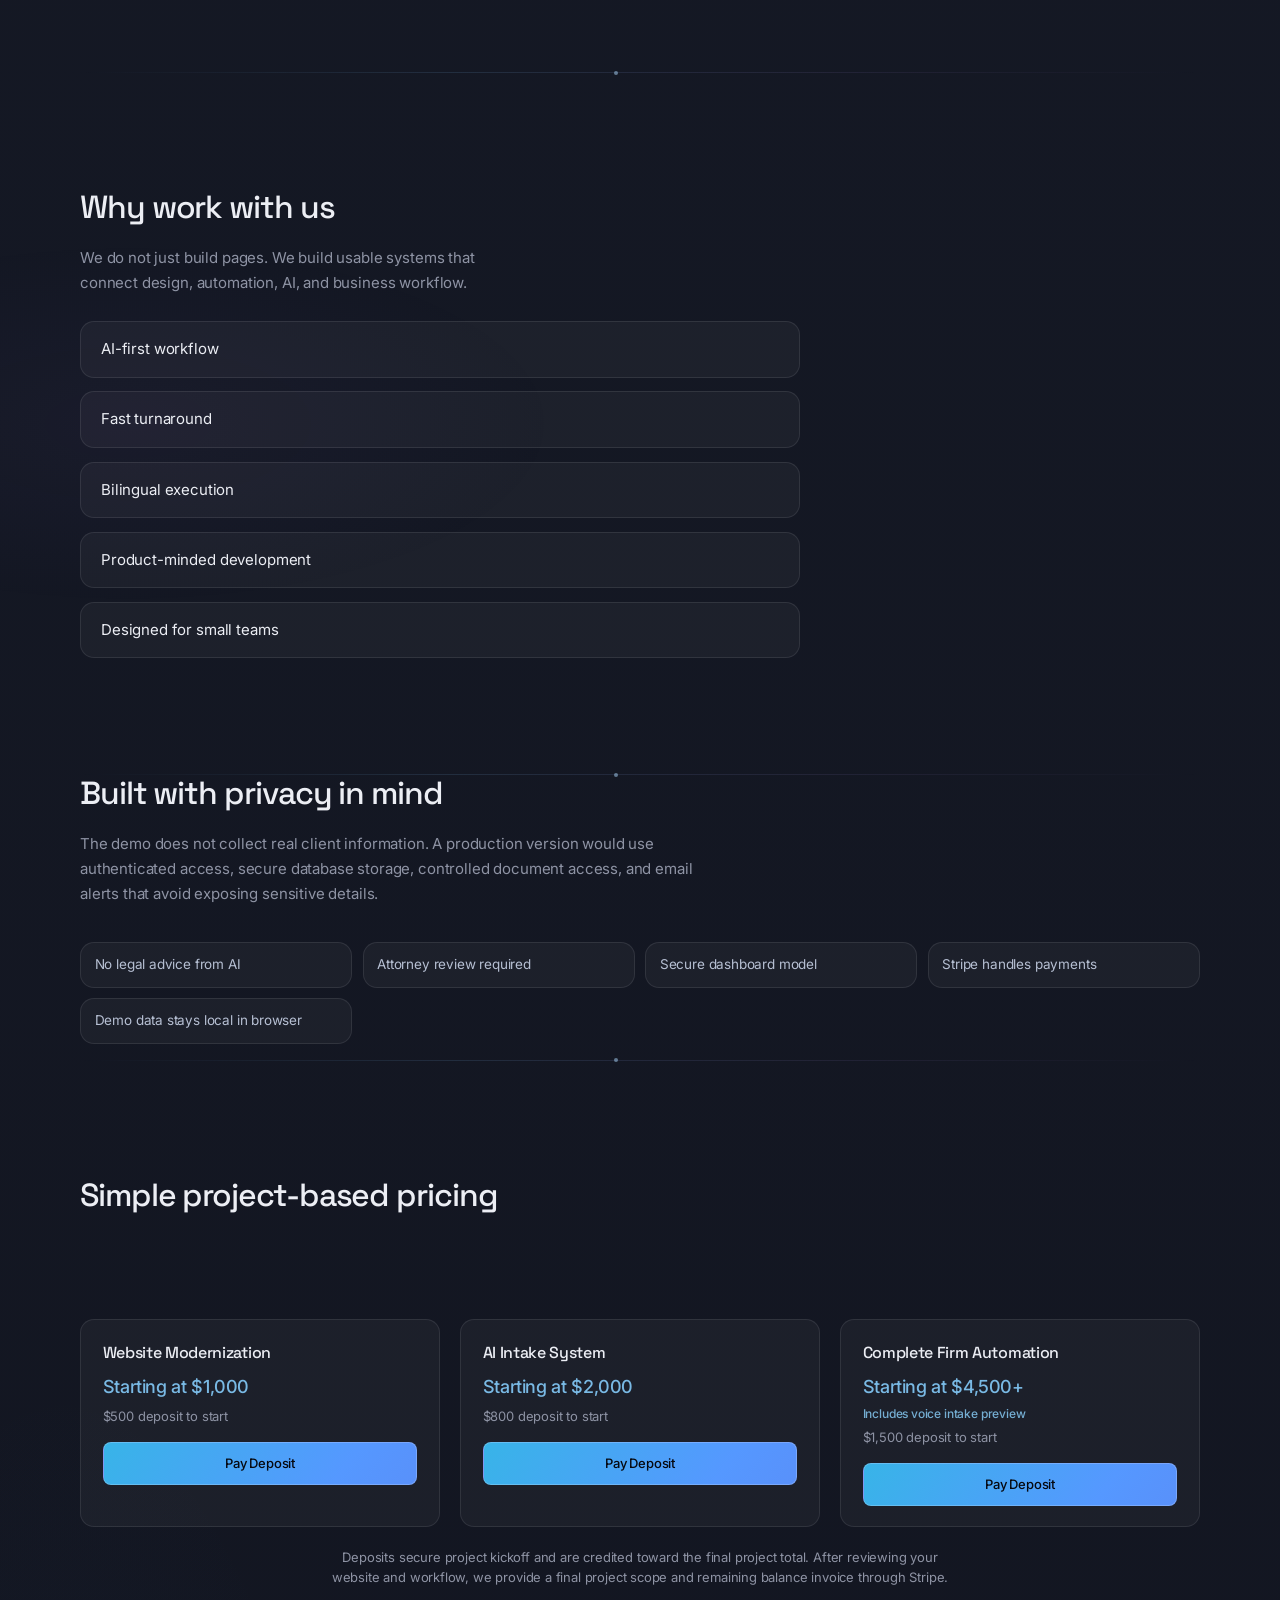
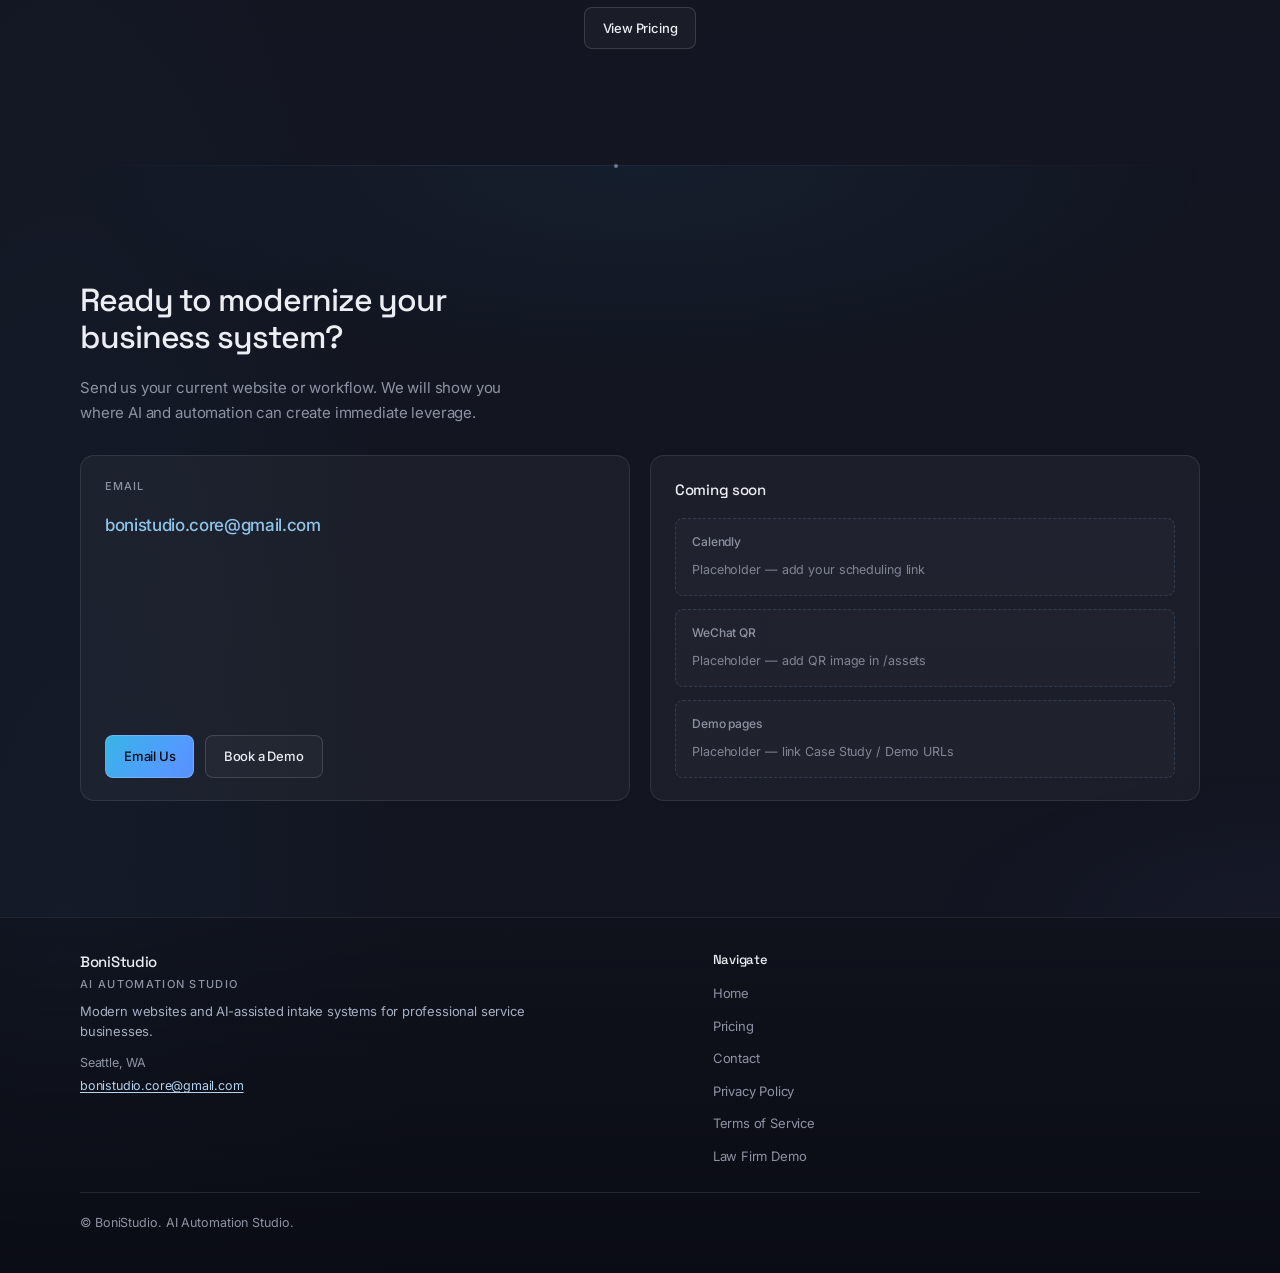
==== commit 32da2cd0: "1" ====
--- a/index.html
+++ b/index.html
@@ -286,6 +286,7 @@
                 <li data-i18n="systems.law.f3">Document checklist</li>
                 <li data-i18n="systems.law.f4">Attorney admin preview</li>
                 <li data-i18n="systems.law.f5">Website upgrade option</li>
+                <li data-i18n="systems.law.f6">Voice + chat intake assistant</li>
               </ul>
               <p class="card__status"><span data-i18n="systems.statusLabel">Status</span>: <span data-i18n="systems.law.status">Live Demo</span></p>
               <a class="btn btn--secondary btn--full" href="demo/law-firm-intake.html" data-i18n="systems.viewDemo">View Demo</a>
@@ -459,7 +460,8 @@
             </article>
             <article class="card pricing-teaser__card reveal">
               <h3 class="pricing-teaser__card-title" data-i18n="home.pricingTeaser.c3t">Complete Firm Automation</h3>
-              <p class="pricing-teaser__price" data-i18n="home.pricingTeaser.c3p">Starting at $3,500</p>
+              <p class="pricing-teaser__price" data-i18n="home.pricingTeaser.c3p">Starting at $4,500+</p>
+              <p class="pricing-teaser__note" data-i18n="home.pricingTeaser.c3voice">Includes voice intake preview</p>
               <p class="pricing-teaser__deposit" data-i18n="home.pricingTeaser.c3d">$1,500 deposit to start</p>
               <a
                 class="btn btn--primary btn--full pricing-teaser__pay"
--- a/styles.css
+++ b/styles.css
@@ -1632,6 +1632,14 @@
   line-height: 1.45;
 }
 
+.pricing-teaser__note {
+  margin: 0.25rem 0 0;
+  font-size: 0.75rem;
+  font-weight: 500;
+  color: rgba(130, 195, 235, 0.88);
+  line-height: 1.4;
+}
+
 .contact-ready {
   margin: 2rem 0 2.5rem;
   padding: 1.35rem 1.5rem;
@@ -1821,6 +1829,20 @@
 .pricing-card--featured {
   border-color: rgba(120, 175, 235, 0.35);
   box-shadow: 0 0 0 1px rgba(100, 170, 240, 0.06);
+}
+
+.pricing-card__tier-badge {
+  margin: 0 0 0.5rem;
+  display: inline-block;
+  font-size: 0.625rem;
+  font-weight: 600;
+  letter-spacing: 0.1em;
+  text-transform: uppercase;
+  padding: 0.28rem 0.55rem;
+  border-radius: 6px;
+  color: rgba(220, 235, 255, 0.95);
+  background: linear-gradient(125deg, rgba(56, 180, 232, 0.22), rgba(101, 120, 235, 0.28));
+  border: 1px solid rgba(130, 190, 245, 0.35);
 }
 
 .pricing-card__title {
